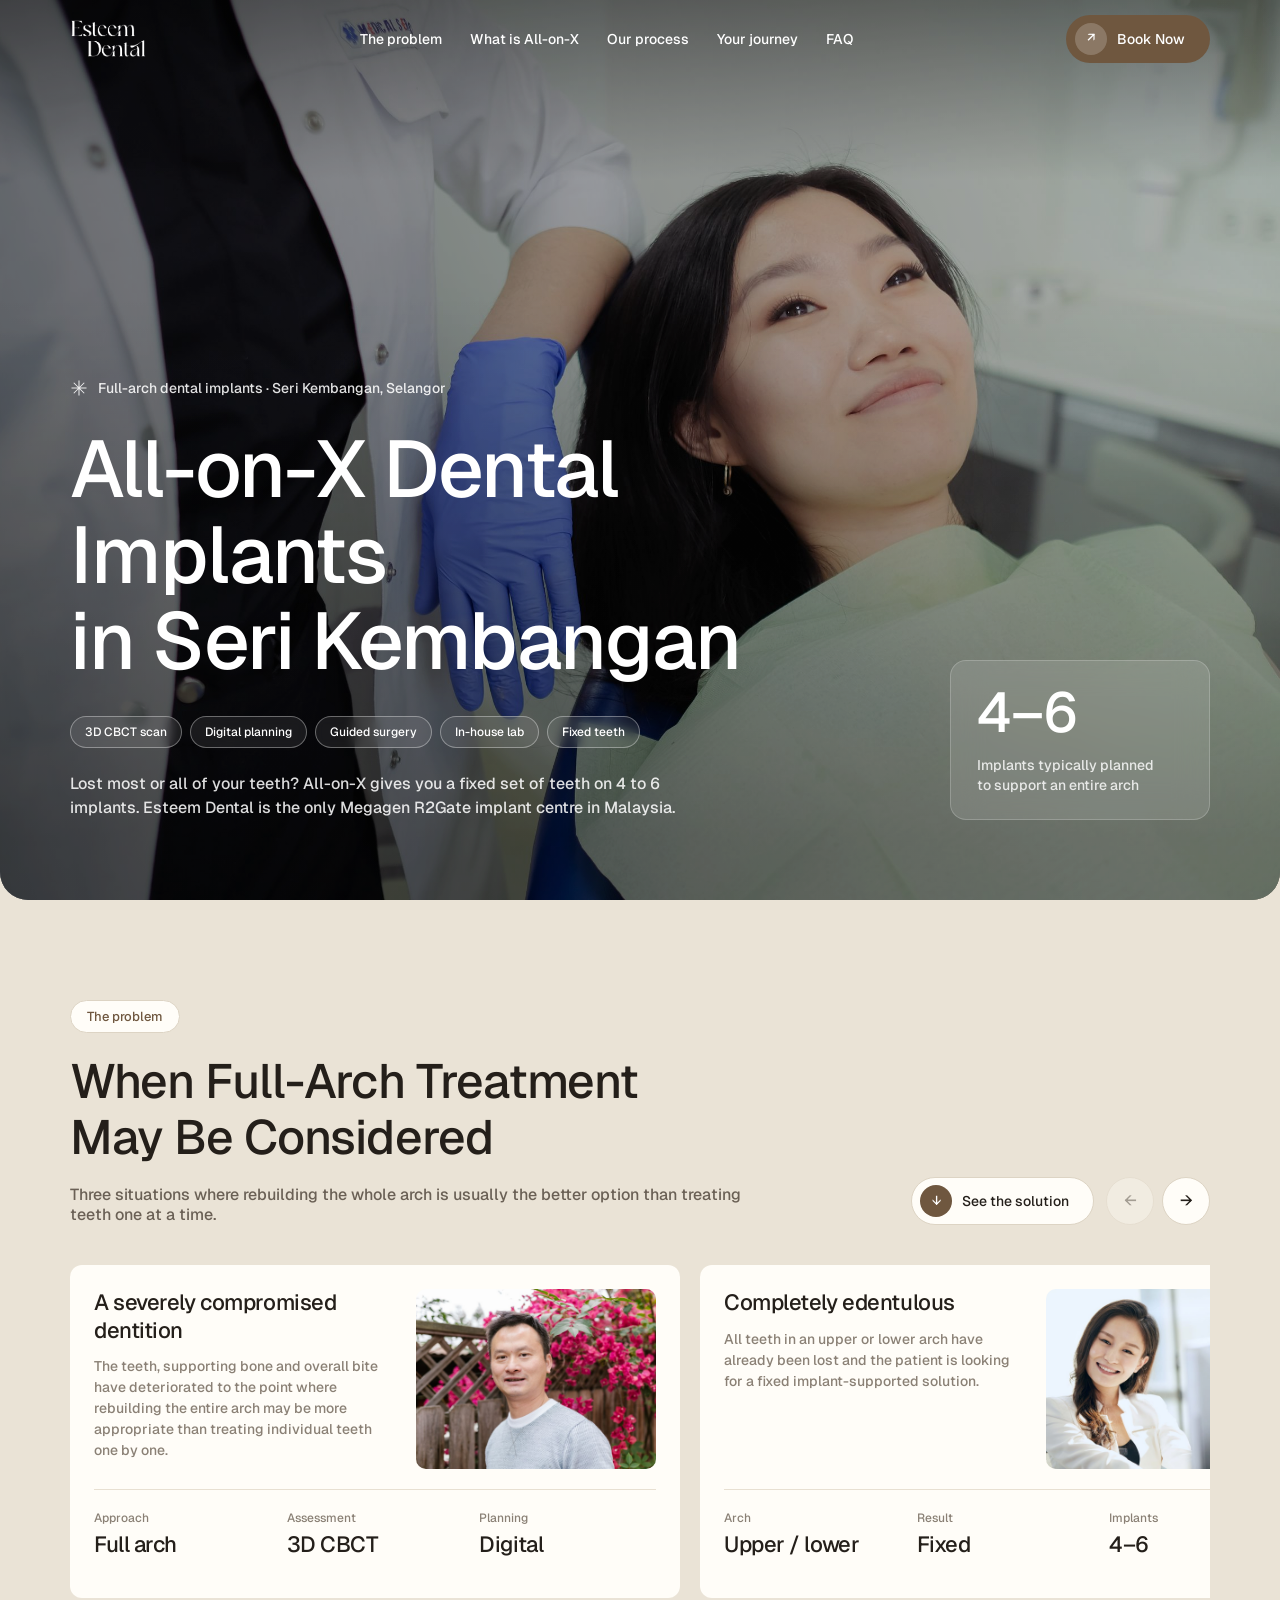
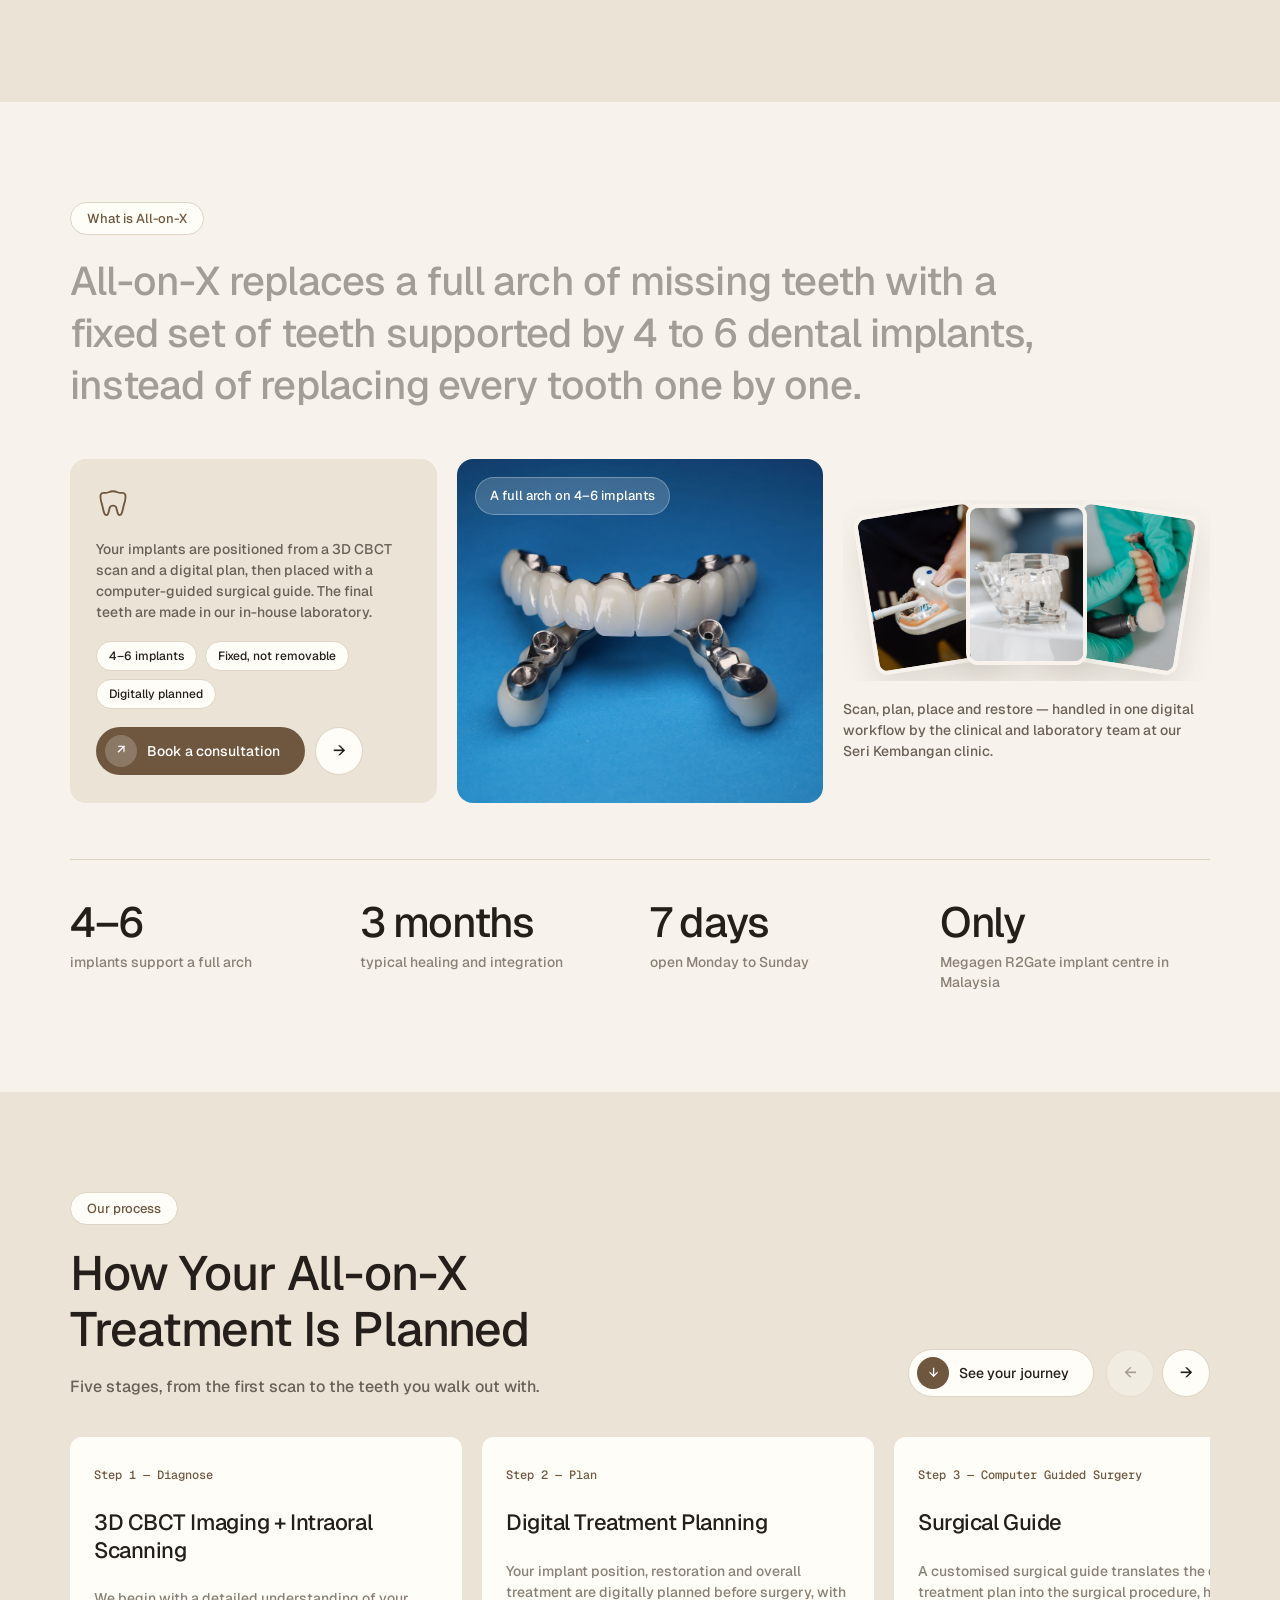
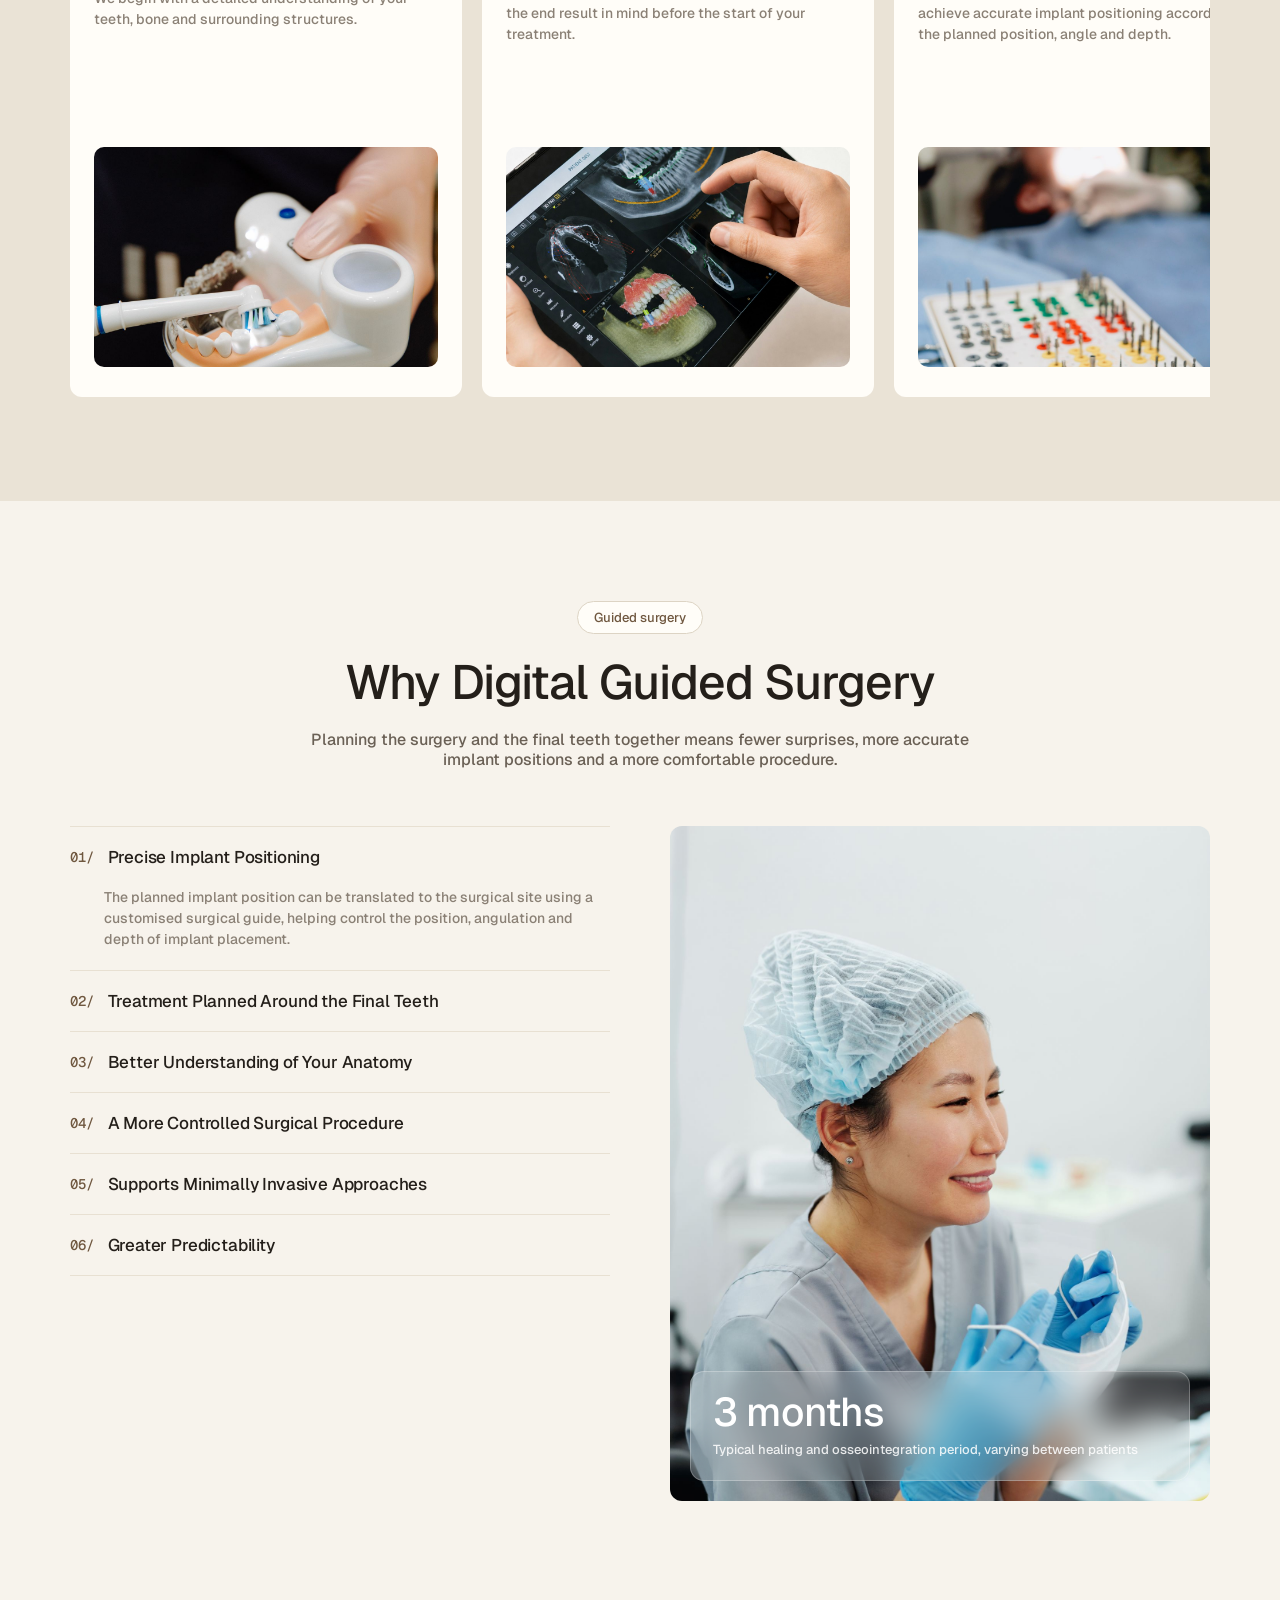
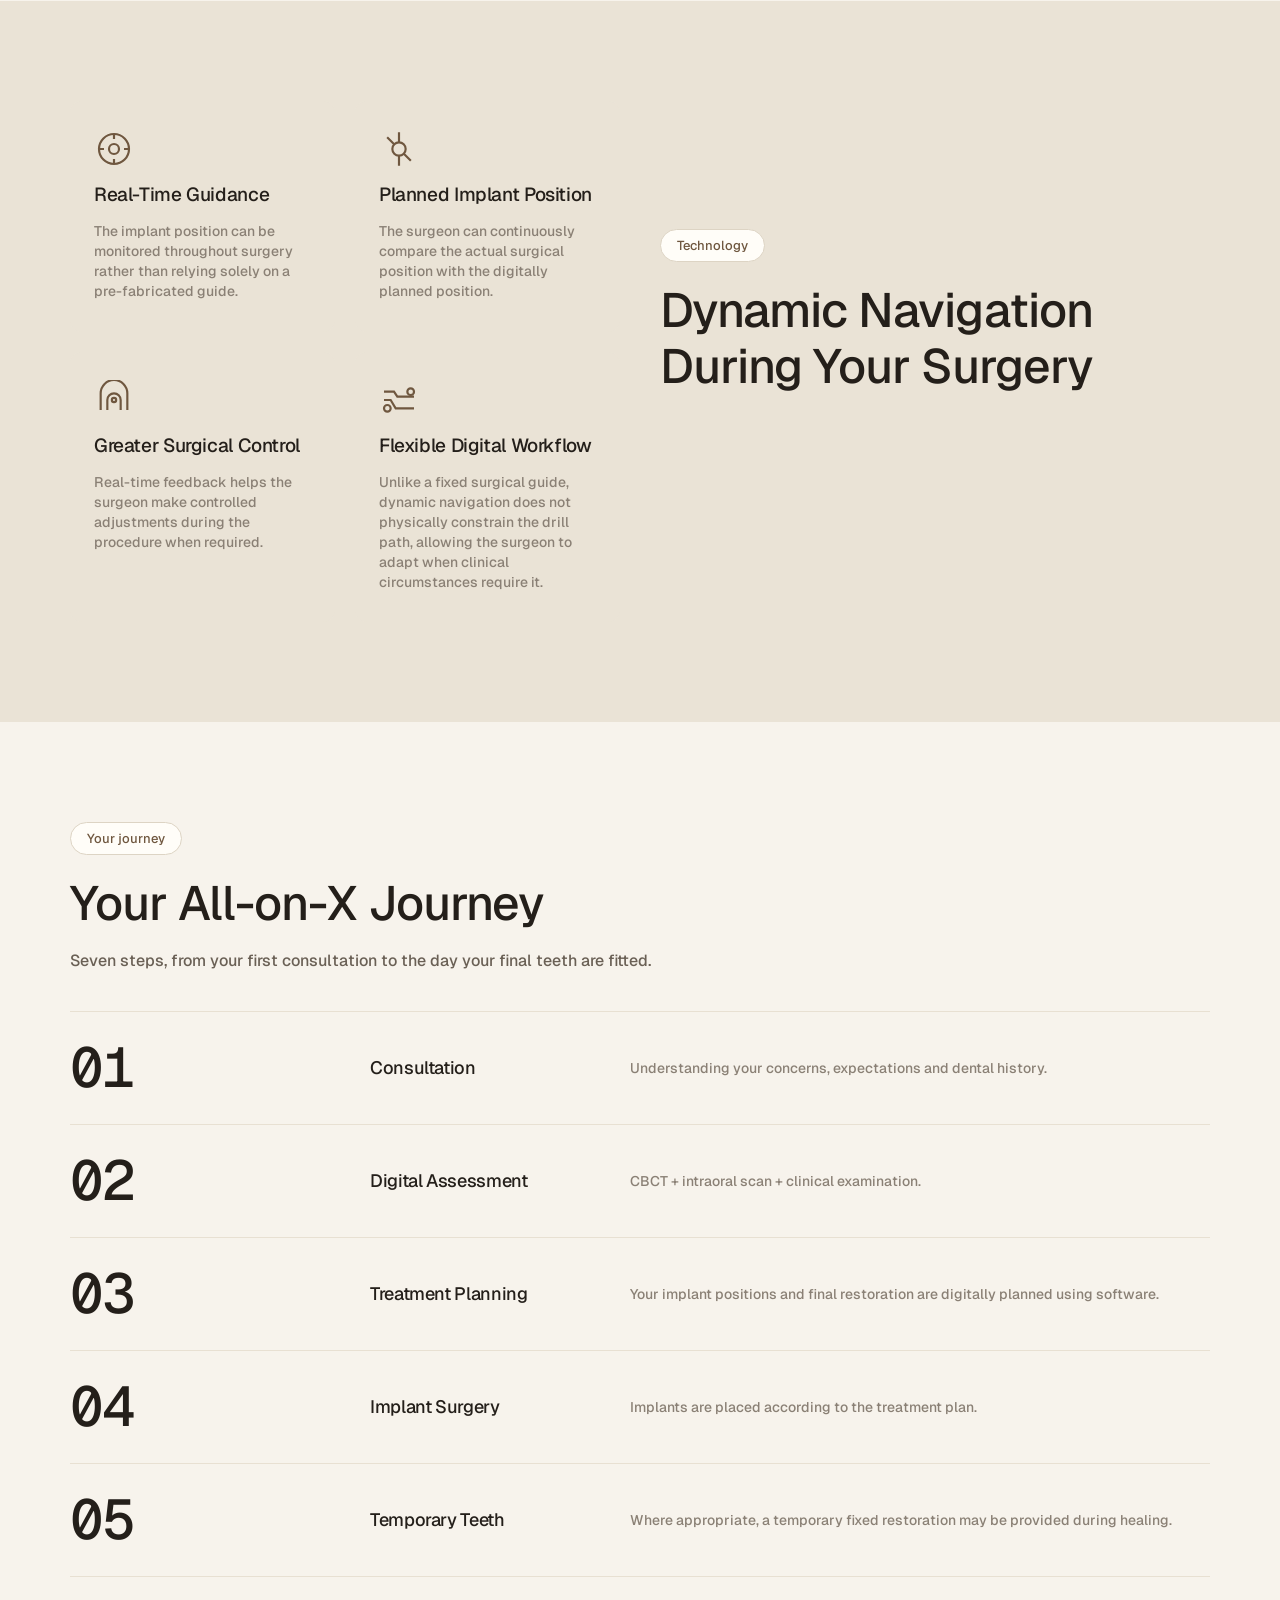
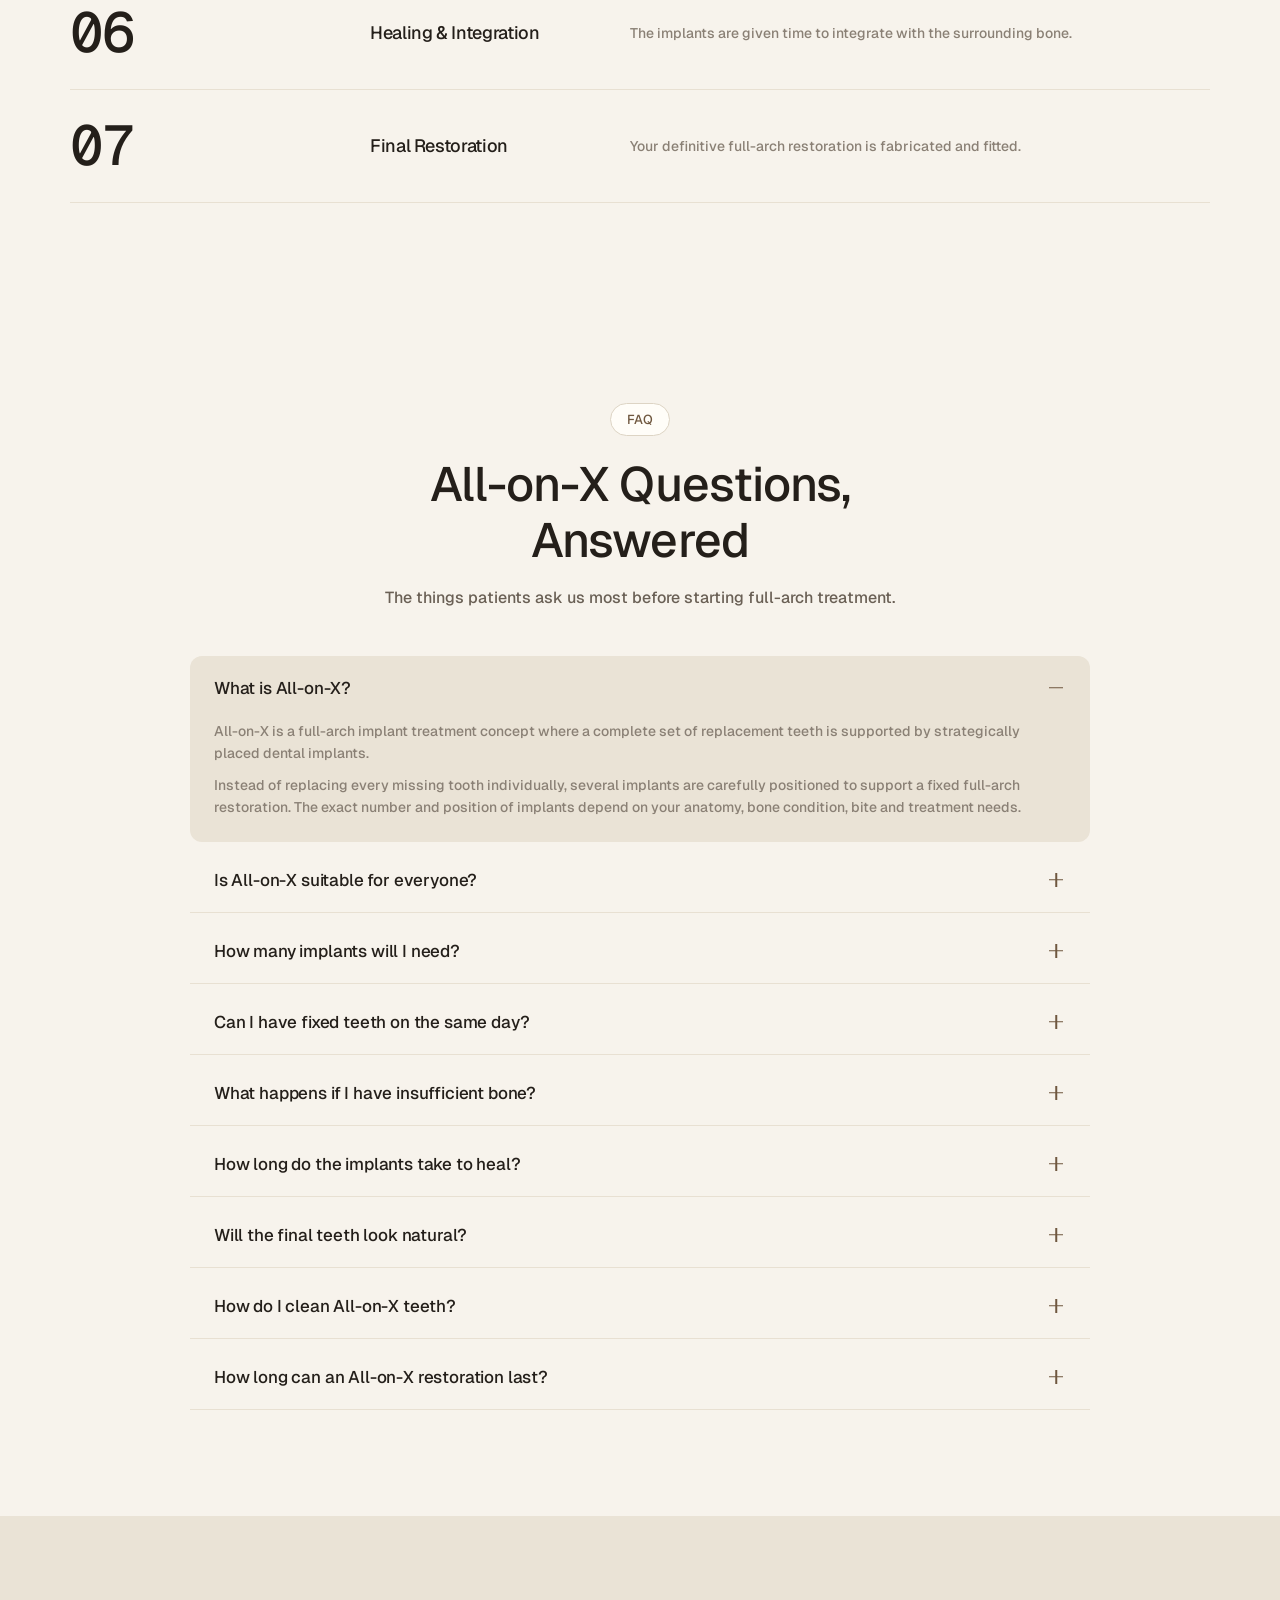
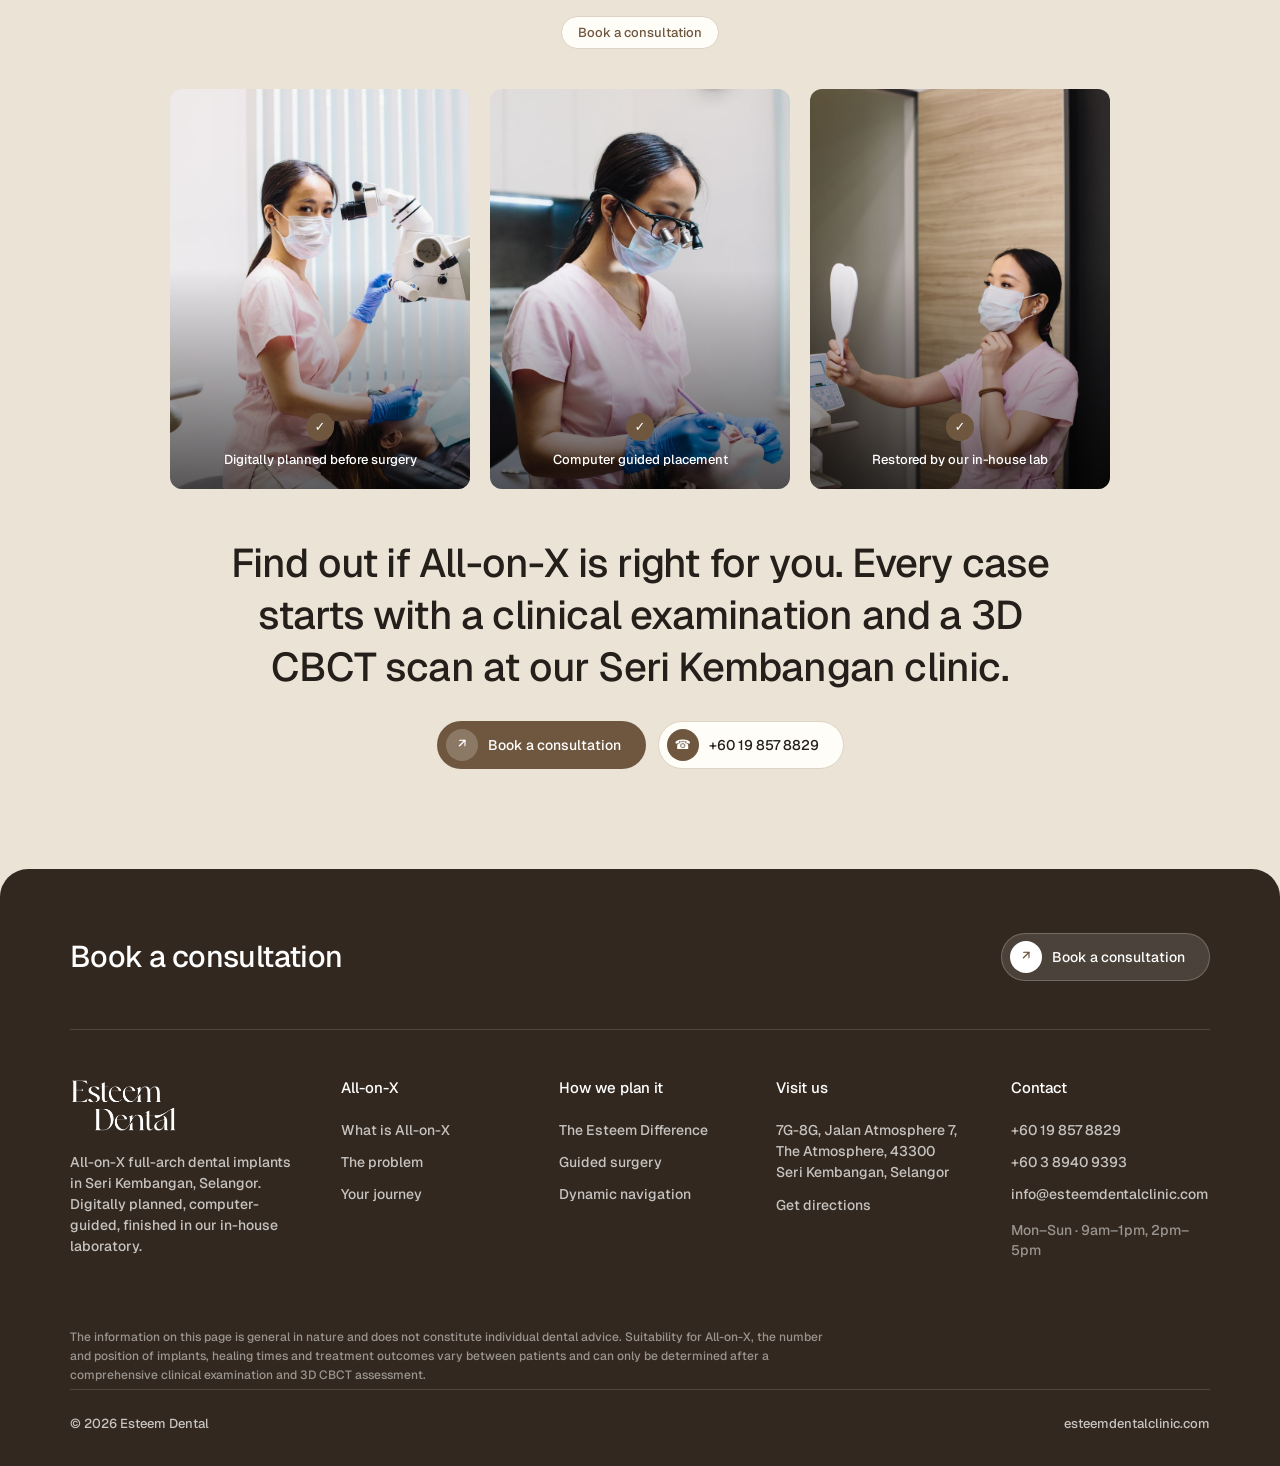
==== index.html @ 22b94e7a "All-on-X landing page for Esteem Dental A single-page landing site for Esteem Dental Clinic's All-on" ====
<!doctype html>
<html lang="en">
<head>
<meta charset="utf-8">
<meta name="viewport" content="width=device-width, initial-scale=1">
<title>All-on-X Dental Implants in Seri Kembangan | Esteem Dental Clinic</title>
<meta name="description" content="All-on-X full-arch dental implants at Esteem Dental Clinic, Seri Kembangan, Selangor. Fixed teeth on 4 to 6 implants, digitally planned with computer-guided surgery and an in-house lab. Book a consultation.">
<link rel="icon" href="assets/logo-black.png">
<link rel="preconnect" href="https://fonts.googleapis.com">
<link rel="preconnect" href="https://fonts.gstatic.com" crossorigin>
<link href="https://fonts.googleapis.com/css2?family=Geist:wght@300;400;500;600&family=Geist+Mono:wght@400;500&display=swap" rel="stylesheet">
<link rel="stylesheet" href="css/style.css">
</head>
<body>

<!-- ======================= NAV ======================= -->
<div class="nav-wrap" id="navWrap">
  <nav class="nav">
    <div class="container">
      <a class="brand" href="#top"><img src="assets/logo-black.png" alt="Esteem Dental"></a>
      <div class="nav-links">
        <a href="#problem">The problem</a>
        <a href="#solution">What is All-on-X</a>
        <a href="#process">Our process</a>
        <a href="#journey">Your journey</a>
        <a href="#faq">FAQ</a>
      </div>
      <div class="nav-cta">
        <a class="btn btn-primary" href="https://www.esteemdentalclinic.com/" target="_blank" rel="noopener"><i>↗</i>Book Now</a>
        <button class="burger" id="burger" aria-label="Menu" aria-expanded="false"><span></span><span></span></button>
      </div>
    </div>
  </nav>
  <div class="mobile-panel" id="mobilePanel">
    <a href="#problem">The problem</a>
    <a href="#solution">What is All-on-X</a>
    <a href="#process">Our process</a>
    <a href="#guided">Guided surgery</a>
    <a href="#technology">Technology</a>
    <a href="#journey">Your journey</a>
    <a href="#faq">FAQ</a>
    <a class="btn btn-primary" href="https://www.esteemdentalclinic.com/find-us" target="_blank" rel="noopener"><i>&#8599;</i>Book Now</a>
  </div>
</div>

<!-- ======================= HERO ======================= -->
<header class="hero" id="top">
  <div class="hero-bg">
    <img src="assets/img/hero.jpg" alt="A patient smiling during a dental consultation" fetchpriority="high">
  </div>
  <div class="hero-top"></div>
  <div class="hero-l1"></div>
  <div class="hero-l2"></div>
  <div class="hero-ov"></div>

  <div class="container">
    <div class="hero-row">
      <div class="hero-left">
        <div class="hero-eyebrow reveal">
          <svg class="spark" viewBox="0 0 24 24" fill="none" stroke="currentColor" stroke-width="1.4">
            <path d="M12 2v20M2 12h20M5 5l14 14M19 5L5 19"/>
          </svg>
          <span>Full-arch dental implants &middot; Seri Kembangan, Selangor</span>
        </div>
        <h1 class="reveal" style="--d:.1s">All-on-X Dental Implants<br>in Seri Kembangan</h1>
        <div class="hero-tabs reveal" style="--d:.2s">
          <span>3D CBCT scan</span>
          <span>Digital planning</span>
          <span>Guided surgery</span>
          <span>In-house lab</span>
          <span>Fixed teeth</span>
        </div>
        <p class="hero-body reveal" style="--d:.3s">Lost most or all of your teeth? All-on-X gives you a fixed set of teeth on 4 to 6 implants. Esteem Dental is the only Megagen R2Gate implant centre in Malaysia.</p>
      </div>

      <div class="hero-card reveal" style="--d:.4s">
        <div class="big">4&ndash;6</div>
        <div class="sub">Implants typically planned<br>to support an entire arch</div>
      </div>
    </div>
  </div>
</header>

<!-- ======================= 1. THE PROBLEM — pinned horizontal ======================= -->
<section class="pin pin-case tint" id="problem">
  <div class="pin-inner">
    <div class="container">
      <div class="pin-head head-row">
        <div class="head">
          <span class="eyebrow reveal">The problem</span>
          <h2 class="reveal" style="--d:.1s">When Full-Arch Treatment<br>May Be Considered</h2>
          <p class="reveal" style="--d:.15s">Three situations where rebuilding the whole arch is usually the better option than treating teeth one at a time.</p>
        </div>
        <div class="head-actions reveal" style="--d:.2s">
          <a class="btn btn-light" href="#solution"><i>↓</i>See the solution</a>
          <div class="sld-nav"><button class="sld-btn" data-dir="-1" aria-label="Previous">&#8592;</button><button class="sld-btn" data-dir="1" aria-label="Next">&#8594;</button></div>
        </div>
      </div>
    </div>
    <div class="container">
      <div class="track" data-track>

        <article class="case-card">
          <div class="case-top">
            <div class="case-info">
              <h3>A severely compromised dentition</h3>
              <p>The teeth, supporting bone and overall bite have deteriorated to the point where rebuilding the entire arch may be more appropriate than treating individual teeth one by one.</p>
            </div>
            <div class="case-img"><!-- SWAP (optional) → assets/img/client/before-after-1.jpg : a consented before/after from a real case. -->
              <img src="assets/img/prob-1.jpg" alt="Patient considering full-arch treatment" loading="lazy"></div>
          </div>
          <div class="case-stats">
            <div><div class="k">Approach</div><div class="v">Full arch</div></div>
            <div><div class="k">Assessment</div><div class="v">3D CBCT</div></div>
            <div><div class="k">Planning</div><div class="v">Digital</div></div>
          </div>
        </article>

        <article class="case-card">
          <div class="case-top">
            <div class="case-info">
              <h3>Completely edentulous</h3>
              <p>All teeth in an upper or lower arch have already been lost and the patient is looking for a fixed implant-supported solution.</p>
            </div>
            <div class="case-img"><img src="assets/img/prob-2.jpg" alt="Patient who has lost a full arch of teeth" loading="lazy"></div>
          </div>
          <div class="case-stats">
            <div><div class="k">Arch</div><div class="v">Upper / lower</div></div>
            <div><div class="k">Result</div><div class="v">Fixed</div></div>
            <div><div class="k">Implants</div><div class="v">4&ndash;6</div></div>
          </div>
        </article>

        <article class="case-card">
          <div class="case-top">
            <div class="case-info">
              <h3>Loose or unstable dentures</h3>
              <p>Conventional dentures are loose, uncomfortable or make eating and speaking difficult. Implant-supported treatment can provide a more stable alternative.</p>
            </div>
            <div class="case-img"><img src="assets/img/prob-3.jpg" alt="Patient with loose dentures" loading="lazy"></div>
          </div>
          <div class="case-stats">
            <div><div class="k">Stability</div><div class="v">Implant-supported</div></div>
            <div><div class="k">Function</div><div class="v">Eating &amp; speech</div></div>
            <div><div class="k">Retention</div><div class="v">Fixed</div></div>
          </div>
        </article>

      </div>
    </div>
  </div>
</section>

<!-- ======================= 2. THE SOLUTION ======================= -->
<section class="about" id="solution">
  <div class="container">
    <span class="eyebrow reveal">What is All-on-X</span>
    <p class="about-statement reveal" style="--d:.1s" data-reveal-text>All-on-X replaces a full arch of missing teeth with a fixed set of teeth supported by 4 to 6 dental implants, instead of replacing every tooth one by one.</p>

    <div class="about-grid">
      <article class="ab-card reveal">
        <svg class="ab-icon pop" viewBox="0 0 24 24" fill="none" stroke="currentColor" stroke-width="1.3">
          <path d="M12 3c-2.5 0-3.5 1.2-5 1.2S4 3.6 3.4 5.2c-.8 2.2.2 5 .9 7.3.6 2 .8 4.3 1.6 6.1.5 1.2 1.7 1.6 2.4.6.8-1.2.9-3.2 1.4-4.6.3-.9.7-1.4 2.3-1.4s2 .5 2.3 1.4c.5 1.4.6 3.4 1.4 4.6.7 1 1.9.6 2.4-.6.8-1.8 1-4.1 1.6-6.1.7-2.3 1.7-5.1.9-7.3C19.9 3.6 18.5 4.2 17 4.2S14.5 3 12 3Z"/>
        </svg>
        <p>Your implants are positioned from a 3D CBCT scan and a digital plan, then placed with a computer-guided surgical guide. The final teeth are made in our in-house laboratory.</p>
        <div class="ab-tags">
          <span>4&ndash;6 implants</span>
          <span>Fixed, not removable</span>
          <span>Digitally planned</span>
        </div>
        <div class="ab-actions">
          <a class="btn btn-primary" href="https://www.esteemdentalclinic.com/find-us" target="_blank" rel="noopener"><i>&#8599;</i>Book a consultation</a>
          <a class="btn-round" href="#process" aria-label="See how treatment is planned">&#8594;</a>
        </div>
      </article>

      <figure class="ab-media reveal" style="--d:.1s">
        <!-- SWAP → assets/img/client/allonx-case.jpg : a real finished All-on-X bridge from an Esteem case. Landscape, min 1400px wide. -->
        <img src="assets/img/allonx-bridge.jpg" alt="A full-arch implant bridge on multi-unit abutments">
        <figcaption>A full arch on 4&ndash;6 implants</figcaption>
      </figure>

      <div class="ab-fan reveal" style="--d:.2s">
        <div class="fan">
          <!-- SWAP → assets/img/client/cbct.jpg : an OPG or CBCT screenshot from a real Esteem case (patient details removed). Portrait 3:4. -->
          <img src="assets/img/step-diagnose.jpg" alt="3D CBCT and intraoral scanning">
          <img src="assets/img/implant-model.jpg" alt="Jaw model showing implant positions">
          <img src="assets/img/step-lab.jpg" alt="In-house dental laboratory">
        </div>
        <p>Scan, plan, place and restore &mdash; handled in one digital workflow by the clinical and laboratory team at our Seri Kembangan clinic.</p>
      </div>
    </div>

    <div class="stats reveal">
      <div><strong>4&ndash;6</strong><span>implants support a full arch</span></div>
      <div><strong>3 months</strong><span>typical healing and integration</span></div>
      <div><strong>7 days</strong><span>open Monday to Sunday</span></div>
      <div><strong>Only</strong><span>Megagen R2Gate implant centre in Malaysia</span></div>
    </div>
  </div>
</section>

<!-- ======================= 3. SERVICES / PROCESS — pinned horizontal ======================= -->
<section class="pin tint" id="process">
  <div class="pin-inner">
    <div class="container">
      <div class="pin-head head-row">
        <div class="head">
          <span class="eyebrow reveal">Our process</span>
          <h2 class="reveal" style="--d:.1s">How Your All-on-X<br>Treatment Is Planned</h2>
          <p class="reveal" style="--d:.15s">Five stages, from the first scan to the teeth you walk out with.</p>
        </div>
        <div class="head-actions reveal" style="--d:.2s">
          <a class="btn btn-light" href="#journey"><i>↓</i>See your journey</a>
          <div class="sld-nav"><button class="sld-btn" data-dir="-1" aria-label="Previous">&#8592;</button><button class="sld-btn" data-dir="1" aria-label="Next">&#8594;</button></div>
        </div>
      </div>
    </div>
    <div class="container">
      <div class="track" data-track>

        <article class="svc-card">
          <div class="svc-top">
            <span class="step mono">Step 1 — Diagnose</span>
            <h3>3D CBCT Imaging + Intraoral Scanning</h3>
            <p>We begin with a detailed understanding of your teeth, bone and surrounding structures.</p>
          </div>
          <div class="svc-media"><img src="assets/img/step-diagnose.jpg" alt="Reviewing a CBCT scan" loading="lazy"></div>
        </article>

        <article class="svc-card">
          <div class="svc-top">
            <span class="step mono">Step 2 — Plan</span>
            <h3>Digital Treatment Planning</h3>
            <p>Your implant position, restoration and overall treatment are digitally planned before surgery, with the end result in mind before the start of your treatment.</p>
          </div>
          <div class="svc-media"><img src="assets/img/step-plan.jpg" alt="Digital implant planning" loading="lazy"></div>
        </article>

        <article class="svc-card">
          <div class="svc-top">
            <span class="step mono">Step 3 — Computer Guided Surgery</span>
            <h3>Surgical Guide</h3>
            <p>A customised surgical guide translates the digital treatment plan into the surgical procedure, helping achieve accurate implant positioning according to the planned position, angle and depth.</p>
          </div>
          <div class="svc-media"><img src="assets/img/step-guided.jpg" alt="Guided implant surgical kit during placement" loading="lazy"></div>
        </article>

        <article class="svc-card">
          <div class="svc-top">
            <span class="step mono">Step 4 — Precise Restoration</span>
            <h3>In-House Dental Laboratory</h3>
            <p>Your restoration is designed and produced by our in-house laboratory technologist, alongside the clinical team, allowing greater control over precision and quality of your crown and bridge.</p>
          </div>
          <div class="svc-media"><img src="assets/img/step-lab.jpg" alt="Finishing a full-arch restoration in the in-house laboratory" loading="lazy"></div>
        </article>

        <article class="svc-card">
          <div class="svc-top">
            <span class="step mono">Step 5 — Fully Digital Driven</span>
            <h3>Designed Around Your Jaw Movements</h3>
            <p>The final restoration is designed around your unique facial characteristics, bite and functional jaw movement. Using digital scanners and an advanced jaw-tracking system, we replicate your individual movements for precision, comfort and harmony.</p>
          </div>
          <div class="svc-media"><img src="assets/img/step-restore.jpg" alt="Digital scanning for the restoration" loading="lazy"></div>
        </article>

      </div>
    </div>
  </div>
</section>

<!-- ======================= 4. PROOF — why guided surgery ======================= -->
<section id="guided">
  <div class="container">
    <div class="head center">
      <span class="eyebrow reveal">Guided surgery</span>
      <h2 class="reveal" style="--d:.1s">Why Digital Guided Surgery</h2>
      <p class="reveal" style="--d:.2s">Planning the surgery and the final teeth together means fewer surprises, more accurate implant positions and a more comfortable procedure.</p>
    </div>

    <div class="choose-grid">
      <div class="reveal">
        <div class="acc-item open">
          <button class="acc-q"><span class="num mono">01/</span> Precise Implant Positioning</button>
          <div class="acc-a"><div class="acc-a-in"><p>The planned implant position can be translated to the surgical site using a customised surgical guide, helping control the position, angulation and depth of implant placement.</p></div></div>
        </div>
        <div class="acc-item">
          <button class="acc-q"><span class="num mono">02/</span> Treatment Planned Around the Final Teeth</button>
          <div class="acc-a"><div class="acc-a-in"><p>Implants can be planned with the final restoration in mind, rather than placing implants based only on available bone. This helps coordinate implant position with the intended tooth position, bite and aesthetics.</p></div></div>
        </div>
        <div class="acc-item">
          <button class="acc-q"><span class="num mono">03/</span> Better Understanding of Your Anatomy</button>
          <div class="acc-a"><div class="acc-a-in"><p>3D imaging allows your dentist to assess the bone, teeth and surrounding anatomical structures before surgery, helping identify important considerations during treatment planning and avoiding unwanted surprises.</p></div></div>
        </div>
        <div class="acc-item">
          <button class="acc-q"><span class="num mono">04/</span> A More Controlled Surgical Procedure</button>
          <div class="acc-a"><div class="acc-a-in"><p>Because the treatment has been digitally planned beforehand, the surgical procedure follows a predefined plan, providing greater control during implant placement.</p></div></div>
        </div>
        <div class="acc-item">
          <button class="acc-q"><span class="num mono">05/</span> Supports Minimally Invasive Approaches</button>
          <div class="acc-a"><div class="acc-a-in"><p>In suitable cases, guided implant surgery may allow implants to be placed through a more conservative surgical approach, potentially reducing surgical trauma and postoperative discomfort.</p></div></div>
        </div>
        <div class="acc-item">
          <button class="acc-q"><span class="num mono">06/</span> Greater Predictability</button>
          <div class="acc-a"><div class="acc-a-in"><p>Digital planning allows the surgical and restorative stages to be considered together, helping create a more coordinated treatment workflow from planning → implant placement → final restoration.</p></div></div>
        </div>
      </div>

      <div class="choose-media reveal" style="--d:.15s">
        <!-- SWAP → assets/img/client/clinic.jpg : the actual Esteem clinic interior or the team. Portrait 4:5, min 1400px wide. -->
        <img src="assets/img/chooseus.jpg" alt="Dentist discussing a treatment plan with a patient" loading="lazy">
        <div class="glass-card">
          <div class="big">3 months</div>
          <div class="sub">Typical healing and osseointegration period, varying between patients</div>
        </div>
      </div>
    </div>
  </div>
</section>

<!-- ======================= 5. TECHNOLOGY — dynamic navigation ======================= -->
<section class="tint" id="technology">
  <div class="container">
    <div class="care-grid">
      <div class="care-cards">
        <article class="care-card reveal">
          <svg class="ico pop" viewBox="0 0 24 24" fill="none" stroke="currentColor" stroke-width="1.3"><circle cx="12" cy="12" r="9"/><circle cx="12" cy="12" r="3"/><path d="M12 3v3M12 18v3M3 12h3M18 12h3"/></svg>
          <h3>Real-Time Guidance</h3>
          <p>The implant position can be monitored throughout surgery rather than relying solely on a pre-fabricated guide.</p>
        </article>
        <article class="care-card reveal" style="--d:.1s">
          <svg class="ico pop" style="--d:.1s" viewBox="0 0 24 24" fill="none" stroke="currentColor" stroke-width="1.3"><path d="M12 2v6M12 16v6M4.9 4.9l4.2 4.2M14.9 14.9l4.2 4.2"/><circle cx="12" cy="12" r="4"/></svg>
          <h3>Planned Implant Position</h3>
          <p>The surgeon can continuously compare the actual surgical position with the digitally planned position.</p>
        </article>
        <article class="care-card reveal" style="--d:.2s">
          <svg class="ico pop" style="--d:.2s" viewBox="0 0 24 24" fill="none" stroke="currentColor" stroke-width="1.3"><path d="M4 18V8a8 8 0 0 1 16 0v10"/><path d="M8 18v-6a4 4 0 0 1 8 0v6"/><circle cx="12" cy="12" r="1.3"/></svg>
          <h3>Greater Surgical Control</h3>
          <p>Real-time feedback helps the surgeon make controlled adjustments during the procedure when required.</p>
        </article>
        <article class="care-card reveal" style="--d:.3s">
          <svg class="ico pop" style="--d:.3s" viewBox="0 0 24 24" fill="none" stroke="currentColor" stroke-width="1.3"><path d="M3 7h6l2 3h10"/><path d="M3 12h4l3 5h11"/><circle cx="19" cy="7" r="2"/><circle cx="5" cy="17" r="2"/></svg>
          <h3>Flexible Digital Workflow</h3>
          <p>Unlike a fixed surgical guide, dynamic navigation does not physically constrain the drill path, allowing the surgeon to adapt when clinical circumstances require it.</p>
        </article>
      </div>

      <div class="head">
        <span class="eyebrow reveal">Technology</span>
        <h2 class="reveal" style="--d:.1s">Dynamic Navigation<br>During Your Surgery</h2>
        <p class="reveal" style="--d:.2s" data-reveal-text>Dynamic navigation provides real-time visual guidance during implant placement, allowing the surgeon to continuously monitor the position and angulation of the instruments in relation to the digitally planned implant position.</p>
      </div>
    </div>
  </div>
</section>

<!-- ======================= 6. JOURNEY ======================= -->
<section id="journey">
  <div class="container">
    <div class="head">
      <span class="eyebrow reveal">Your journey</span>
      <h2 class="reveal" style="--d:.1s">Your All-on-X Journey</h2>
      <p class="lead reveal" style="--d:.2s">Seven steps, from your first consultation to the day your final teeth are fitted.</p>
    </div>
    <div class="rows">
      <div class="row-item reveal"><div class="big mono">01</div><h4>Consultation</h4><p>Understanding your concerns, expectations and dental history.</p></div>
      <div class="row-item reveal"><div class="big mono">02</div><h4>Digital Assessment</h4><p>CBCT + intraoral scan + clinical examination.</p></div>
      <div class="row-item reveal"><div class="big mono">03</div><h4>Treatment Planning</h4><p>Your implant positions and final restoration are digitally planned using software.</p></div>
      <div class="row-item reveal"><div class="big mono">04</div><h4>Implant Surgery</h4><p>Implants are placed according to the treatment plan.</p></div>
      <div class="row-item reveal"><div class="big mono">05</div><h4>Temporary Teeth</h4><p>Where appropriate, a temporary fixed restoration may be provided during healing.</p></div>
      <div class="row-item reveal"><div class="big mono">06</div><h4>Healing &amp; Integration</h4><p>The implants are given time to integrate with the surrounding bone.</p></div>
      <div class="row-item reveal"><div class="big mono">07</div><h4>Final Restoration</h4><p>Your definitive full-arch restoration is fabricated and fitted.</p></div>
    </div>
  </div>
</section>

<!-- ======================= FAQ ======================= -->
<section id="faq">
  <div class="container">
    <div class="head center">
      <span class="eyebrow reveal">FAQ</span>
      <h2 class="reveal" style="--d:.1s">All-on-X Questions,<br>Answered</h2>
      <p class="reveal" style="--d:.15s">The things patients ask us most before starting full-arch treatment.</p>
    </div>
    <div class="faq reveal" style="--d:.2s">

      <div class="faq-item open">
        <button class="faq-q">What is All-on-X? <span class="faq-icon"></span></button>
        <div class="faq-a"><div class="faq-a-in">
          <p>All-on-X is a full-arch implant treatment concept where a complete set of replacement teeth is supported by strategically placed dental implants.</p>
          <p>Instead of replacing every missing tooth individually, several implants are carefully positioned to support a fixed full-arch restoration. The exact number and position of implants depend on your anatomy, bone condition, bite and treatment needs.</p>
        </div></div>
      </div>

      <div class="faq-item">
        <button class="faq-q">Is All-on-X suitable for everyone? <span class="faq-icon"></span></button>
        <div class="faq-a"><div class="faq-a-in">
          <p>Suitability depends on factors such as your remaining teeth, bone volume, gum health, bite, general health, oral hygiene and treatment expectations.</p>
          <p>A comprehensive clinical examination and 3D CBCT assessment are required before determining whether All-on-X is appropriate for you.</p>
        </div></div>
      </div>

      <div class="faq-item">
        <button class="faq-q">How many implants will I need? <span class="faq-icon"></span></button>
        <div class="faq-a"><div class="faq-a-in">
          <p>The number of implants depends on your individual anatomy and treatment plan.</p>
          <p>While some full-arch concepts can be supported by four or six implants, other cases may benefit from additional implants. The decision is based on factors including available bone, implant positioning, bite, the design of the final restoration and long-term treatment considerations. There is no single number that is right for every patient.</p>
        </div></div>
      </div>

      <div class="faq-item">
        <button class="faq-q">Can I have fixed teeth on the same day? <span class="faq-icon"></span></button>
        <div class="faq-a"><div class="faq-a-in">
          <p>In selected cases, a temporary fixed restoration may be attached to the implants on the day of surgery or shortly afterwards.</p>
          <p>However, this is not suitable for every patient. Immediate loading depends on factors such as implant stability, bone quality, implant position, bite and the overall surgical plan. Your dentist will determine whether immediate or delayed loading is appropriate for your case.</p>
        </div></div>
      </div>

      <div class="faq-item">
        <button class="faq-q">What happens if I have insufficient bone? <span class="faq-icon"></span></button>
        <div class="faq-a"><div class="faq-a-in">
          <p>Insufficient bone does not necessarily mean that All-on-X is impossible.</p>
          <p>Depending on your anatomy, treatment may involve bone grafting, sinus augmentation, alternative implant positioning or other techniques to create a suitable foundation for the implants. Your CBCT scan allows us to assess the available bone and determine the most appropriate approach for your case.</p>
        </div></div>
      </div>

      <div class="faq-item">
        <button class="faq-q">How long do the implants take to heal? <span class="faq-icon"></span></button>
        <div class="faq-a"><div class="faq-a-in">
          <p>Implants generally require a period of 3 months for healing and osseointegration, during which the implant becomes integrated with the surrounding bone.</p>
          <p>The healing period varies between patients and depends on factors such as bone quality, implant stability, whether bone grafting was performed and the overall treatment plan. Your dentist will determine when the implants are ready for the definitive restoration.</p>
        </div></div>
      </div>

      <div class="faq-item">
        <button class="faq-q">Will the final teeth look natural? <span class="faq-icon"></span></button>
        <div class="faq-a"><div class="faq-a-in">
          <p>Yes. The final restoration is designed to look and feel as natural as possible while also providing appropriate function.</p>
          <p>The shape, size, colour and position of the teeth can be planned around your facial features, smile, bite and individual preferences. Our digital workflow and in-house laboratory allow the clinical and laboratory teams to work closely together when designing your restoration.</p>
        </div></div>
      </div>

      <div class="faq-item">
        <button class="faq-q">How do I clean All-on-X teeth? <span class="faq-icon"></span></button>
        <div class="faq-a"><div class="faq-a-in">
          <p>Good daily hygiene is essential for maintaining your implants and surrounding gums. You will generally need to clean underneath and around the full-arch restoration using tools such as:</p>
          <ul>
            <li>A soft toothbrush</li>
            <li>Interdental brushes</li>
            <li>Super floss</li>
            <li>Water flosser</li>
          </ul>
          <p>Regular professional maintenance is also important to monitor the implants, gums and restoration.</p>
        </div></div>
      </div>

      <div class="faq-item">
        <button class="faq-q">How long can an All-on-X restoration last? <span class="faq-icon"></span></button>
        <div class="faq-a"><div class="faq-a-in">
          <p>The implants and the prosthetic teeth have different expected lifespans.</p>
          <p>With good oral hygiene, regular professional maintenance and appropriate care, dental implants can provide long-term support. However, the prosthetic restoration may require maintenance, repair or replacement over time due to normal wear, fracture, changes in the mouth or other factors. Longevity depends on factors such as oral hygiene, smoking, bite forces, maintenance and the materials used.</p>
        </div></div>
      </div>

    </div>
  </div>
</section>

<!-- ======================= CTA ======================= -->
<section class="tint" id="cta">
  <div class="container">
    <div class="head center">
      <span class="eyebrow reveal">Book a consultation</span>
    </div>
    <div class="cta-cards">
      <div class="cta-card reveal">
        <img src="assets/img/cta-1.jpg" alt="Digitally planned treatment" loading="lazy">
        <div class="veil"></div>
        <div class="cap"><span class="tick">✓</span><p>Digitally planned before surgery</p></div>
      </div>
      <div class="cta-card reveal" style="--d:.1s">
        <img src="assets/img/cta-2.jpg" alt="Computer guided placement" loading="lazy">
        <div class="veil"></div>
        <div class="cap"><span class="tick">✓</span><p>Computer guided placement</p></div>
      </div>
      <div class="cta-card reveal" style="--d:.2s">
        <img src="assets/img/cta-3.jpg" alt="In-house dental laboratory" loading="lazy">
        <div class="veil"></div>
        <div class="cap"><span class="tick">✓</span><p>Restored by our in-house lab</p></div>
      </div>
    </div>
    <p class="cta-statement reveal" style="--d:.3s">Find out if All-on-X is right for you. Every case starts with a clinical examination and a 3D CBCT scan at our Seri Kembangan clinic.</p>
    <div class="head center" style="margin-top:28px">
      <div class="head-actions reveal" style="--d:.4s;justify-content:center">
        <a class="btn btn-primary" href="https://www.esteemdentalclinic.com/find-us" target="_blank" rel="noopener"><i>↗</i>Book a consultation</a>
        <a class="btn btn-light" href="tel:+60198578829"><i>☎</i>+60 19 857 8829</a>
      </div>
    </div>
  </div>
</section>

<!-- ======================= FOOTER ======================= -->
<footer>
  <div class="container">
    <div class="foot-cta">
      <h3>Book a consultation</h3>
      <a class="btn btn-onDark" href="https://www.esteemdentalclinic.com/" target="_blank" rel="noopener"><i>↗</i>Book a consultation</a>
    </div>

    <div class="foot-main">
      <div class="foot-brand">
        <img src="assets/logo-white.png" alt="Esteem Dental">
        <p>All-on-X full-arch dental implants in Seri Kembangan, Selangor. Digitally planned, computer-guided, finished in our in-house laboratory.</p>
      </div>
      <div class="foot-col">
        <strong>All-on-X</strong>
        <a href="#solution">What is All-on-X</a>
        <a href="#problem">The problem</a>
        <a href="#journey">Your journey</a>
      </div>
      <div class="foot-col">
        <strong>How we plan it</strong>
        <a href="#process">The Esteem Difference</a>
        <a href="#guided">Guided surgery</a>
        <a href="#technology">Dynamic navigation</a>
      </div>
      <div class="foot-col">
        <strong>Visit us</strong>
        <address>7G-8G, Jalan Atmosphere 7,<br>The Atmosphere, 43300<br>Seri Kembangan, Selangor</address>
        <a href="https://www.esteemdentalclinic.com/find-us" target="_blank" rel="noopener">Get directions</a>
      </div>
      <div class="foot-col">
        <strong>Contact</strong>
        <a href="tel:+60198578829">+60 19 857 8829</a>
        <a href="tel:+60389409393">+60 3 8940 9393</a>
        <a href="mailto:info@esteemdentalclinic.com">info@esteemdentalclinic.com</a>
        <span class="hours">Mon&ndash;Sun &middot; 9am&ndash;1pm, 2pm&ndash;5pm</span>
      </div>
    </div>

    <p class="disclaimer">The information on this page is general in nature and does not constitute individual dental advice. Suitability for All-on-X, the number and position of implants, healing times and treatment outcomes vary between patients and can only be determined after a comprehensive clinical examination and 3D CBCT assessment.</p>

    <div class="foot-bottom">
      <span>© <span id="yr">2026</span> Esteem Dental</span>
      <a href="https://www.esteemdentalclinic.com/" target="_blank" rel="noopener">esteemdentalclinic.com</a>
    </div>
  </div>
</footer>

<script src="js/lenis.min.js"></script>
<script src="js/main.js"></script>
</body>
</html>
---- css/style.css ----
/* ============================================================
   Esteem Dental — All-on-X landing page
   1:1 rebuild of the Dentistry X Framer template structure.
   Only the palette and the content differ.

   Template → Esteem colour mapping
     #eaf2ff  tint sections / body   →  #eae3d6
     #ffffff  base sections          →  #f7f3ec
     white    cards                  →  #fffdf8
     #0452ff  primary blue           →  #6f573f  brown
     #002156  navy footer            →  #33281f  espresso
     #060c16  ink                    →  #241f1a
   ============================================================ */

:root{
  --tint:      #eae3d6;
  --base:      #f7f3ec;
  --surface:   #fffdf8;
  --brown:     #6f573f;
  --brown-deep:#4a3828;
  --ink:       #241f1a;
  --body:      #6a6055;
  --muted:     #8a8075;
  --dark:      #33281f;
  --line:      #ddd4c4;
  --line-soft: #e8e0d2;

  --container: 1180px;
  --gutter: 20px;

  /* spring(stiffness 200, damping 40, mass 1) ≈ this tween */
  --ease: cubic-bezier(.22,.61,.36,1);
  --dur: .9s;
}

/* Lenis (smooth scrolling) — required by the library */
html.lenis,html.lenis body{ height:auto; }
.lenis.lenis-smooth{ scroll-behavior:auto !important; }
.lenis.lenis-smooth [data-lenis-prevent]{ overscroll-behavior:contain; }
.lenis.lenis-stopped{ overflow:hidden; }
.lenis.lenis-smooth iframe{ pointer-events:none; }

*,*::before,*::after{ box-sizing:border-box; }
/* clip (not hidden) — keeps the pinned tracks from widening the page
   without creating a scroll container that would break position:sticky */
html{ -webkit-text-size-adjust:100%; overflow-x:clip; }
body{
  margin:0;
  overflow-x:clip;
  background:var(--tint);
  color:var(--body);
  font-family:'Geist',system-ui,-apple-system,sans-serif;
  font-size:16px; line-height:20px; font-weight:500;
  -webkit-font-smoothing:antialiased;
}
img{ max-width:100%; display:block; }
a{ color:inherit; text-decoration:none; }
button{ font:inherit; color:inherit; }
ul{ margin:0; padding:0; list-style:none; }

/* ---------- Type scale: template values exactly ---------- */
h1,h2,h3,h4{ margin:0; color:var(--ink); font-weight:500; letter-spacing:-.02em; }
h1{ font-size:80px; line-height:1.075; }
h2{ font-size:48px; line-height:1.1667; }
h3{ font-size:24px; line-height:1.25; }
h4{ font-size:20px; line-height:1.3; }
p{ margin:0; }

.mono{ font-family:'Geist Mono',ui-monospace,monospace; }

/* eyebrow pill — template: radius 1000px, 12-13px */
.eyebrow{
  display:inline-flex; align-items:center; gap:8px;
  align-self:flex-start; width:fit-content; white-space:nowrap;
  font-size:13px; line-height:1; font-weight:500;
  color:var(--brown);
  background:var(--surface);
  border:1px solid var(--line);
  border-radius:1000px;
  padding:9px 16px;
}
.center .eyebrow{ align-self:center; }

/* ---------- Layout ---------- */
.container{ width:100%; max-width:var(--container); margin-inline:auto; padding-inline:var(--gutter); }
section{ padding:100px 0; position:relative; background:var(--base); }
section.tint{ background:var(--tint); }
.head{ display:flex; flex-direction:column; gap:20px; max-width:680px; }
.head.center{ align-items:center; text-align:center; margin-inline:auto; }
.head-row{ display:flex; justify-content:space-between; align-items:flex-end; gap:40px; }

/* ---------- Buttons: template h48, radius 30px, icon circle LEFT ---------- */
.btn{
  display:inline-flex; align-items:center; gap:10px;
  height:48px; padding:8px 24px 8px 8px;
  border-radius:30px; border:1px solid transparent;
  font-size:14px; font-weight:500; cursor:pointer;
  transition:transform .4s var(--ease), background-color .4s var(--ease), color .4s var(--ease), border-color .4s var(--ease);
}
.btn i{
  width:32px; height:32px; flex:0 0 32px; border-radius:50%;
  display:grid; place-items:center; font-style:normal; font-size:13px;
  transition:transform .4s var(--ease);
}
.btn:hover{ transform:translateY(-2px); }
.btn:hover i{ transform:rotate(45deg); }
.btn-primary{ background:var(--brown); color:#fff; }
.btn-primary i{ background:rgba(255,255,255,.2); color:#fff; }
.btn-primary:hover{ background:var(--brown-deep); }
.btn-light{ background:var(--surface); color:var(--ink); border-color:var(--line); }
.btn-light i{ background:var(--brown); color:#fff; }
.btn-onDark{ background:rgba(255,255,255,.12); color:#fff; border-color:rgba(255,255,255,.22); backdrop-filter:blur(8px); }
.btn-onDark i{ background:#fff; color:var(--brown); }

/* ============================================================
   NAV
   ============================================================ */
.nav-wrap{
  /* no transform here: a transformed ancestor would become the containing
     block for the position:fixed mobile overlay and shrink it to the bar */
  position:fixed; top:-1px; left:0; right:0; width:100%; z-index:50;
}
.nav{
  height:80px; display:flex; align-items:center;
  position:relative; z-index:46;      /* above the mobile overlay (z-45) */
  transform:translateY(0); will-change:transform;
  transition:transform .45s var(--ease), background-color .45s var(--ease), backdrop-filter .45s var(--ease);
}
.nav-wrap.hidden .nav{ transform:translateY(-100px); }
.nav-wrap.scrolled .nav{
  background:rgba(247,243,236,.82);
  backdrop-filter:blur(12px); -webkit-backdrop-filter:blur(12px);
  box-shadow:0 1px 0 var(--line-soft);
}
.nav .container{ display:flex; align-items:center; justify-content:space-between; gap:24px; }
.brand img{ height:40px; width:auto; transition:filter .45s var(--ease); }
/* logo is black artwork — invert to white while over the hero */
.nav-wrap:not(.scrolled) .brand img{ filter:brightness(0) invert(1); }
.nav-links{ display:flex; align-items:center; gap:28px; }
.nav-links a{ font-size:14px; color:#fff; position:relative; padding:4px 0; transition:color .45s var(--ease); }
.nav-wrap.scrolled .nav-links a{ color:var(--ink); }
.nav-links a::after{ content:''; position:absolute; left:0; bottom:0; height:1px; width:0; background:currentColor; transition:width .4s var(--ease); }
.nav-links a:hover::after{ width:100%; }
.nav-cta{ display:flex; align-items:center; gap:12px; }
.nav-wrap:not(.scrolled) .nav-cta .btn-primary{ background:var(--brown); }
.burger{ display:none; width:44px;height:44px; border:1px solid var(--line); background:var(--surface); border-radius:50%; cursor:pointer; position:relative; }
.burger span{ position:absolute; left:13px; width:18px; height:1.5px; background:var(--ink); transition:transform .4s var(--ease); }
.burger span:nth-child(1){ top:19px; }
.burger span:nth-child(2){ top:25px; }
.nav-wrap.open .burger span:nth-child(1){ transform:translateY(3px) rotate(45deg); }
.nav-wrap.open .burger span:nth-child(2){ transform:translateY(-3px) rotate(-45deg); }
/* full-screen dark overlay, like the template's "Phone Open" variant */
.mobile-panel{
  position:fixed; inset:0;
  background:var(--dark);
  padding:96px var(--gutter) 32px;
  display:flex; flex-direction:column;
  opacity:0; pointer-events:none;
  transform:translateY(-8px);
  transition:opacity .4s var(--ease), transform .4s var(--ease);
  z-index:45;
  overflow-y:auto;
}
.nav-wrap.open .mobile-panel{ opacity:1; transform:none; pointer-events:auto; }
.mobile-panel a:not(.btn){
  font-size:19px; line-height:1.2; color:#fff;
  padding:17px 0; border-bottom:1px solid rgba(255,255,255,.12);
  transition:color .3s var(--ease), padding-left .3s var(--ease);
}
.mobile-panel a:not(.btn):hover{ padding-left:6px; color:var(--brown-soft); }
.mobile-panel a.btn{
  margin-top:28px; justify-content:center; color:#fff;
  border-bottom:0; padding:0 26px; font-size:15px; height:52px;
}
/* while the overlay is open the bar sits on top of it, so invert the bar */
.nav-wrap.open .nav{ background:transparent; backdrop-filter:none; box-shadow:none; }
.nav-wrap.open .brand img{ filter:brightness(0) invert(1); }
.nav-wrap.open .burger{ background:transparent; border-color:rgba(255,255,255,.3); }
.nav-wrap.open .burger span{ background:#fff; }

/* ============================================================
   HERO — full-bleed image + 3 gradient layers (template exact)
   ============================================================ */
.hero{ height:900px; padding:0; overflow:hidden; background:var(--dark);
  position:relative;               /* containing block for the image + gradient layers */
  border-radius:0 0 28px 28px; }   /* template: Hero Bg Wrapper radius */
.hero-bg{ position:absolute; inset:0; }
.hero-bg img{ width:100%; height:100%; object-fit:cover; object-position:62% 38%; }
.hero-l1,.hero-l2,.hero-ov,.hero-top{ position:absolute; inset:0; }
/* the template's 66deg gradient darkens the bottom-left where the headline
   sits, but not the top where the nav does — this keeps the logo legible
   over a light photograph */
.hero-top{ background:linear-gradient(180deg, rgba(0,0,0,.4) 0%, rgba(0,0,0,0) 180px); }
.hero-l1{ background:linear-gradient(66deg, rgba(0,0,0,.55) 0%, rgba(0,0,0,.38) 30.1%, rgba(0,0,0,.22) 54.6%, rgba(0,0,0,0) 100%); }
.hero-l2{ background:linear-gradient(180deg, rgba(0,0,0,0) 32.9%, rgba(0,0,0,.3) 93%); }
.hero-ov{ background:rgba(0,0,0,.2); }
.hero .container{ position:relative; z-index:2; height:100%; padding-top:186px; padding-bottom:80px; display:flex; flex-direction:column; justify-content:flex-end; }
.hero-row{ display:flex; align-items:flex-end; justify-content:space-between; gap:40px; }
.hero-left{ max-width:685px; display:flex; flex-direction:column; gap:0; }
.hero-eyebrow{ display:flex; align-items:center; gap:10px; color:rgba(255,255,255,.88); font-size:14px; margin-bottom:28px; }
.hero-eyebrow .spark{ width:18px; height:18px; flex:0 0 18px; }
.hero h1{ color:#fff; margin-bottom:32px; }
.hero-tabs{ display:flex; flex-wrap:wrap; gap:8px; margin-bottom:24px; }
.hero-tabs span{
  font-size:12px; line-height:1; color:#fff;
  padding:9px 14px; border-radius:1000px;
  border:1px solid rgba(255,255,255,.35);
  background:rgba(255,255,255,.08);
  backdrop-filter:blur(6px);
}
.hero-body{ color:rgba(255,255,255,.86); max-width:620px; line-height:24px; }
.hero-card{
  flex:0 0 auto; min-width:260px;
  background:rgba(255,255,255,.12);
  border:1px solid rgba(255,255,255,.2);
  backdrop-filter:blur(16px); -webkit-backdrop-filter:blur(16px);
  border-radius:16px; padding:24px 26px;
  display:flex; flex-direction:column; gap:14px;
}
.hero-card .big{ font-size:56px; line-height:1; color:#fff; letter-spacing:-.02em; }
.hero-card .sub{ color:rgba(255,255,255,.82); font-size:14px; line-height:20px; }

/* ============================================================
   ABOUT / SOLUTION — statement, 3-up row, stats strip
   ============================================================ */
.about-statement{
  font-size:40px; line-height:1.3; letter-spacing:-.02em;
  color:var(--ink); font-weight:500; max-width:980px; margin:20px 0 48px;
}
.about-grid{ display:grid; grid-template-columns:1fr 1fr 1fr; gap:20px; align-items:stretch; }

.ab-card{
  background:var(--tint); border-radius:16px; padding:28px 26px;
  display:flex; flex-direction:column; gap:18px;
}
.ab-icon{ width:34px; height:34px; color:var(--brown); }
.ab-card p{ font-size:14px; line-height:21px; color:var(--body); }
.ab-tags{ display:flex; flex-wrap:wrap; gap:8px; margin-top:auto; }
.ab-tags span{
  font-size:12px; line-height:1; padding:8px 12px; border-radius:1000px;
  background:var(--surface); border:1px solid var(--line); color:var(--ink);
}
.ab-actions{ display:flex; align-items:center; gap:10px; }
.btn-round{
  width:48px; height:48px; flex:0 0 48px; border-radius:50%;
  border:1px solid var(--line); background:var(--surface); color:var(--ink);
  display:grid; place-items:center; font-size:16px;
  transition:background-color .35s var(--ease), color .35s var(--ease), transform .35s var(--ease);
}
.btn-round:hover{ background:var(--brown); color:#fff; border-color:var(--brown); transform:translateY(-2px); }

.ab-media{ position:relative; margin:0; border-radius:16px; overflow:hidden; min-height:320px; }
.ab-media img{ width:100%; height:100%; object-fit:cover; position:absolute; inset:0; }
.ab-media figcaption{
  position:absolute; left:18px; top:18px; z-index:2;
  background:rgba(255,255,255,.18); border:1px solid rgba(255,255,255,.28);
  backdrop-filter:blur(10px); -webkit-backdrop-filter:blur(10px);
  color:#fff; font-size:13px; padding:8px 14px; border-radius:1000px;
}

.ab-fan{ display:flex; flex-direction:column; gap:18px; justify-content:center; }
.fan{ display:flex; justify-content:center; padding:10px 0; overflow:hidden; }
.fan img{
  width:33%; aspect-ratio:3/4; object-fit:cover; border-radius:12px;
  border:4px solid var(--base); box-shadow:0 14px 34px rgba(74,56,40,.14);
}
.fan img:nth-child(1){ transform:rotate(-9deg) translateX(16%); z-index:1; }
.fan img:nth-child(2){ transform:translateY(-6px); z-index:3; }
.fan img:nth-child(3){ transform:rotate(9deg) translateX(-16%); z-index:2; }
.ab-fan p{ font-size:14px; line-height:21px; color:var(--body); }

.stats{
  display:grid; grid-template-columns:repeat(4,1fr); gap:20px;
  margin-top:56px; padding-top:40px; border-top:1px solid var(--line);
}
.stats strong{ display:block; font-size:42px; line-height:1.05; letter-spacing:-.03em; color:var(--ink); font-weight:500; }
.stats span{ display:block; margin-top:8px; font-size:14px; line-height:20px; color:var(--muted); }

/* ============================================================
   CARE — 2x2 tinted cards + heading right
   ============================================================ */
.care-grid{ display:grid; grid-template-columns:1fr 1fr; gap:40px; align-items:center; }
.care-cards{ display:grid; grid-template-columns:1fr 1fr; gap:20px; }
.care-card{
  background:var(--tint); border-radius:12px; padding:28px 24px 30px;
  display:flex; flex-direction:column; gap:14px; min-height:231px;
  transition:transform .4s var(--ease), background-color .4s var(--ease);
}
.care-card:hover{ transform:translateY(-6px); background:#e4dbca; }
.care-card .ico{
  width:40px; height:40px; color:var(--brown);
}
.care-card h3{ font-size:19px; }
.care-card p{ font-size:14px; line-height:20px; color:var(--muted); }

/* ============================================================
   PINNED HORIZONTAL TRACKS (Service + Case Study)
   ============================================================ */
.pin{ padding:100px 0; }
.pin-inner{ padding:0; }
.pin-head{ margin-bottom:40px; }
.head-actions{ display:flex; align-items:center; gap:12px; }
.sld-nav{ display:flex; gap:8px; }
.sld-btn{
  width:48px; height:48px; border-radius:50%;
  border:1px solid var(--line); background:var(--surface);
  color:var(--ink); cursor:pointer; display:grid; place-items:center;
  font-size:16px; line-height:1;
  transition:background-color .35s var(--ease), color .35s var(--ease), opacity .35s var(--ease), transform .35s var(--ease);
}
.sld-btn:hover:not(:disabled){ background:var(--brown); color:#fff; border-color:var(--brown); transform:translateY(-2px); }
.sld-btn:disabled{ opacity:.35; cursor:default; }
.track{
  display:flex; gap:20px;
  overflow-x:auto;
  /* proximity, not mandatory: mandatory snap reverts programmatic
     scrolls, which breaks the arrow buttons */
  scroll-snap-type:x proximity;
  scroll-behavior:smooth;
  scrollbar-width:none; -ms-overflow-style:none;
  padding-bottom:4px;
  cursor:grab;
}
.track::-webkit-scrollbar{ display:none; }
.track.dragging{ cursor:grabbing; scroll-snap-type:none; scroll-behavior:auto; }
.track > *{ scroll-snap-align:start; }

/* Service card — template: 392x560, radius 12, pad 28/24/30, gap 32 */
.svc-card{
  flex:0 0 392px; background:var(--surface); border-radius:12px;
  padding:28px 24px 30px; display:flex; flex-direction:column; gap:32px;
  min-height:560px;
}
.svc-top{ display:flex; flex-direction:column; gap:24px; }
.svc-card .step{ font-size:12px; color:var(--brown); }
.svc-card h3{ font-size:22px; }
.svc-card p{ font-size:14px; line-height:21px; color:var(--muted); }
.svc-media{ margin-top:auto; border-radius:10px; overflow:hidden; aspect-ratio:344/220; }
.svc-media img{ width:100%; height:100%; object-fit:cover; transition:transform .6s var(--ease); }
.svc-card:hover .svc-media img{ transform:scale(1.06); }

/* Case card — template: 610 wide, image right, stats row beneath */
.case-card{
  flex:0 0 610px; background:var(--surface); border-radius:12px; padding:24px;
  display:flex; flex-direction:column; gap:20px;
}
.case-top{ display:grid; grid-template-columns:1fr 240px; gap:20px; }
.case-info{ display:flex; flex-direction:column; gap:12px; }
.case-info h3{ font-size:22px; }
.case-info p{ font-size:14px; line-height:21px; color:var(--muted); }
.case-img{ border-radius:10px; overflow:hidden; aspect-ratio:4/3; }
.case-img img{ width:100%; height:100%; object-fit:cover; }
.case-stats{ display:grid; grid-template-columns:repeat(3,1fr); gap:16px; border-top:1px solid var(--line-soft); padding-top:18px; }
.case-stats .k{ font-size:12px; color:var(--muted); margin-bottom:6px; }
.case-stats .v{ font-size:22px; color:var(--ink); letter-spacing:-.02em; }

/* ============================================================
   CHOOSE US — centred head + numbered accordion + image w/ card
   ============================================================ */
.choose-grid{ display:grid; grid-template-columns:1fr 1fr; gap:60px; align-items:start; margin-top:56px; }
.acc-item{ border-bottom:1px solid var(--line-soft); }
.acc-item:first-child{ border-top:1px solid var(--line-soft); }
.acc-q{
  width:100%; background:none; border:0; cursor:pointer; text-align:left;
  display:flex; align-items:center; gap:14px; padding:20px 0;
  font-size:17px; font-weight:500; color:var(--ink); letter-spacing:-.01em;
}
.acc-q .num{ color:var(--brown); font-size:14px; flex:0 0 auto; }
.acc-a{ display:grid; grid-template-rows:0fr; transition:grid-template-rows .45s var(--ease); }
.acc-item.open .acc-a{ grid-template-rows:1fr; }
.acc-a-in{ overflow:hidden; }
.acc-a p{ padding:0 0 20px 34px; font-size:14px; line-height:21px; color:var(--muted); }
.choose-media{ position:relative; border-radius:12px; overflow:hidden; aspect-ratio:4/5; }
.choose-media img{ width:100%; height:100%; object-fit:cover; }
.glass-card{
  position:absolute; left:20px; bottom:20px; right:20px;
  background:rgba(255,255,255,.16); border:1px solid rgba(255,255,255,.25);
  backdrop-filter:blur(16px); -webkit-backdrop-filter:blur(16px);
  border-radius:14px; padding:20px 22px; color:#fff;
}
.glass-card .big{ font-size:40px; line-height:1; letter-spacing:-.02em; }
.glass-card .sub{ font-size:13px; color:rgba(255,255,255,.85); margin-top:8px; }

/* ============================================================
   NUMBER / JOURNEY ROWS
   ============================================================ */
.rows{ margin-top:40px; }
.row-item{
  display:grid; grid-template-columns:260px 220px 1fr; gap:40px; align-items:center;
  padding:28px 0; border-top:1px solid var(--line-soft);
}
.row-item:last-child{ border-bottom:1px solid var(--line-soft); }
.row-item .big{ font-size:56px; line-height:1; color:var(--ink); letter-spacing:-.03em; }
.row-item h4{ font-size:18px; }
.row-item p{ font-size:14px; line-height:20px; color:var(--muted); }

/* ============================================================
   FAQ
   ============================================================ */
.faq{ margin-top:48px; max-width:900px; margin-inline:auto; }
.faq-item{ border-radius:12px; margin-bottom:6px; transition:background-color .4s var(--ease); }
.faq-item.open{ background:var(--tint); }
.faq-q{
  width:100%; background:none; border:0; cursor:pointer; text-align:left;
  display:flex; align-items:center; justify-content:space-between; gap:24px;
  padding:22px 24px; font-size:17px; font-weight:500; color:var(--ink); letter-spacing:-.01em;
}
.faq-item:not(.open){ border-bottom:1px solid var(--line-soft); border-radius:0; }
.faq-icon{ flex:0 0 20px; width:20px; height:20px; position:relative; }
.faq-icon::before,.faq-icon::after{
  content:''; position:absolute; left:50%; top:50%; background:var(--brown);
  transition:transform .4s var(--ease);
}
.faq-icon::before{ width:14px; height:1.5px; transform:translate(-50%,-50%); }
.faq-icon::after{ width:1.5px; height:14px; transform:translate(-50%,-50%); }
.faq-item.open .faq-icon::after{ transform:translate(-50%,-50%) scaleY(0); }
.faq-a{ display:grid; grid-template-rows:0fr; transition:grid-template-rows .45s var(--ease); }
.faq-item.open .faq-a{ grid-template-rows:1fr; }
.faq-a-in{ overflow:hidden; }
.faq-a p{ padding:0 24px 10px; font-size:14px; line-height:22px; color:var(--muted); }
.faq-a p:last-child{ padding-bottom:24px; }
.faq-a ul{ padding:0 24px 24px 42px; list-style:disc; }
.faq-a li{ font-size:14px; line-height:22px; color:var(--muted); padding:2px 0; }

/* ============================================================
   CTA — 3 image cards + centred statement + button
   ============================================================ */
.cta-cards{ display:grid; grid-template-columns:repeat(3,1fr); gap:20px; margin:40px 0 48px; max-width:940px; margin-inline:auto; }
.cta-card{ position:relative; border-radius:12px; overflow:hidden; aspect-ratio:3/4; }
.cta-card img{ width:100%; height:100%; object-fit:cover; transition:transform .6s var(--ease); }
.cta-card:hover img{ transform:scale(1.05); }
.cta-card .veil{ position:absolute; inset:0; background:linear-gradient(180deg, rgba(0,0,0,0) 45%, rgba(0,0,0,.62) 100%); }
.cta-card .cap{
  position:absolute; left:0; right:0; bottom:0; padding:20px 18px;
  display:flex; flex-direction:column; align-items:center; gap:10px; text-align:center;
}
.cta-card .tick{
  width:28px; height:28px; border-radius:50%; background:var(--brown); color:#fff;
  display:grid; place-items:center; font-size:13px;
}
.cta-card .cap p{ color:#fff; font-size:13px; line-height:18px; }
.cta-statement{
  font-size:40px; line-height:1.3; letter-spacing:-.02em; color:var(--ink);
  max-width:820px; margin-inline:auto; text-align:center;
}

/* ============================================================
   FOOTER — template: navy, radius 28px 28px 0 0
   ============================================================ */
footer{
  background:var(--dark); color:rgba(255,255,255,.72);
  border-radius:28px 28px 0 0; padding:64px 0 32px; margin-top:0;
}
.foot-cta{
  display:flex; align-items:center; justify-content:space-between; gap:32px;
  padding-bottom:48px; border-bottom:1px solid rgba(255,255,255,.14); flex-wrap:wrap;
}
.foot-cta h3{ color:#fff; font-size:30px; letter-spacing:-.02em; max-width:18ch; }
.foot-main{ display:grid; grid-template-columns:1.3fr 1fr 1fr 1.1fr 1.1fr; gap:36px; padding:48px 0; }
.foot-brand img{ height:56px; width:auto; margin-bottom:18px; }
.foot-brand p{ font-size:14px; line-height:21px; max-width:34ch; }
.foot-col strong{ display:block; color:#fff; font-size:15px; font-weight:500; margin-bottom:16px; }
.foot-col a{ display:block; font-size:14px; padding:6px 0; transition:color .3s var(--ease); }
.foot-col address{ font-style:normal; font-size:14px; line-height:21px; padding:6px 0; }
.foot-col .hours{ display:block; font-size:14px; padding:10px 0 0; color:rgba(255,255,255,.5); }
.foot-col a:hover{ color:#fff; }
.foot-bottom{
  display:flex; justify-content:space-between; gap:20px; flex-wrap:wrap;
  padding-top:24px; border-top:1px solid rgba(255,255,255,.14); font-size:13px;
}
.disclaimer{ font-size:12px; line-height:19px; color:rgba(255,255,255,.5); padding:20px 0 4px; max-width:95ch; }

/* ============================================================
   MOTION
   ============================================================ */
.reveal{
  opacity:0; transform:translateY(100px);
  transition:opacity var(--dur) var(--ease), transform var(--dur) var(--ease);
  transition-delay:var(--d,0s);
}
.reveal.in{ opacity:1; transform:none; }
.reveal-fade{ opacity:0; transition:opacity var(--dur) var(--ease); transition-delay:var(--d,0s); }
.reveal-fade.in{ opacity:1; }
.pop{ transform:scale(0); transition:transform .7s var(--ease); transition-delay:var(--d,0s); }
.pop.in{ transform:scale(1); }
.tr-word{ opacity:.4; }

@media (prefers-reduced-motion:reduce){
  .reveal,.reveal-fade{ opacity:1 !important; transform:none !important; transition:none; }
  .pop{ transform:none !important; }
  .tr-word{ opacity:1 !important; }
  .nav-wrap{ transition:none; }
}

/* ============================================================
   RESPONSIVE — template breakpoints 1200 / 810
   ============================================================ */


@media (max-width:1199.98px){
  section{ padding:60px 0; }
  h1{ font-size:64px; }
  h2{ font-size:40px; }
  .about-statement,.cta-statement{ font-size:32px; }
  .hero{ height:834px; }
  .hero .container{ padding-top:140px; padding-bottom:60px; }
  .hero-row{ flex-direction:column; align-items:flex-start; gap:28px; }
  .hero-card{ align-self:stretch; }
  .nav-links{ display:none; }
  .burger{ display:block; }
  .tilt{ display:none; }
  .care-grid{ grid-template-columns:1fr; gap:32px; }
  .choose-grid{ grid-template-columns:1fr; gap:36px; }
  .choose-media{ aspect-ratio:16/10; }
  .row-item{ grid-template-columns:160px 1fr; gap:20px; row-gap:8px; }
  .row-item p{ grid-column:2; }
  .row-item .big{ font-size:44px; }
  .cta-cards{ margin:32px auto 36px; }
  .about-statement{ margin-bottom:32px; }
  .about-grid{ grid-template-columns:1fr; }
  .ab-media{ min-height:260px; }
  .stats{ grid-template-columns:repeat(2,1fr); gap:28px 20px; margin-top:40px; padding-top:32px; }
  .stats strong{ font-size:34px; }
  .pin{ padding:60px 0; }
  .head-row{ flex-direction:column; align-items:flex-start; gap:24px; }
  .head-actions{ flex-wrap:wrap; }
  .svc-card{ flex-basis:330px; min-height:0; }
  .case-card{ flex-basis:520px; }
  .nav{ height:76px; }                 /* template tablet nav */
  .foot-main{ grid-template-columns:1fr 1fr; gap:32px; }
  .reveal{ transform:translateY(60px); }
}

@media (max-width:809.98px){
  h1{ font-size:38px; }
  h2{ font-size:29px; }
  h3{ font-size:20px; }
  .about-statement,.cta-statement{ font-size:24px; line-height:1.35; }
  .hero{ height:755px; }        /* template phone hero */
  .nav{ height:72px; }
  .hero-tabs{ display:none; }   /* template hides the pill tabs on phone */
  .nav-cta .btn-primary{ display:none; }  /* phone header = logo + burger only */
  .hero .container{ padding-top:250px; padding-bottom:40px; }
  .hero h1{ margin-bottom:24px; }
  .hero-tabs span{ font-size:11px; padding:8px 12px; }
  .hero-card{ min-width:0; padding:20px; }
  .hero-card .big{ font-size:42px; }
  .care-cards{ grid-template-columns:1fr; }
  .care-card{ min-height:0; }
  .svc-card{ flex-basis:280px; padding:22px 20px 24px; gap:24px; }
  .sld-btn{ width:42px;height:42px;font-size:15px; }
  .case-card{ flex-basis:300px; padding:18px; }
  .case-top{ grid-template-columns:1fr; }
  .case-stats{ grid-template-columns:1fr; gap:12px; }
  .row-item{ grid-template-columns:1fr; gap:6px; padding:22px 0; }
  .row-item p{ grid-column:1; }
  .row-item .big{ font-size:38px; }
  .cta-cards{ grid-template-columns:1fr; max-width:320px; margin-inline:auto; }
  .stats{ grid-template-columns:1fr; gap:22px; }
  .stats strong{ font-size:30px; }
  .ab-card{ padding:24px 20px; }
  .faq-q,.acc-q{ font-size:16px; }
  .faq-q{ padding:18px; }
  .faq-a p{ padding-left:18px; padding-right:18px; }
  .faq-a ul{ padding-left:36px; padding-right:18px; }
  .foot-main{ grid-template-columns:1fr; gap:28px; padding:36px 0; }
  .foot-cta h3{ font-size:24px; }
  .foot-cta .btn{ width:100%; justify-content:center; }
  /* compact nav bar */
  .nav .container{ gap:10px; }
  .brand img{ height:32px; }
  .nav-cta .btn{ height:40px; padding:6px 16px 6px 6px; font-size:13px; white-space:nowrap; }
  .nav-cta .btn i{ width:28px;height:28px;flex:0 0 28px; }
  .burger{ width:40px;height:40px;flex:0 0 40px; }
  .burger span{ left:11px; }
  .burger span:nth-child(1){ top:17px; }
  .burger span:nth-child(2){ top:23px; }
}

@media (min-width:1200px){ .mobile-panel{ display:none; } }
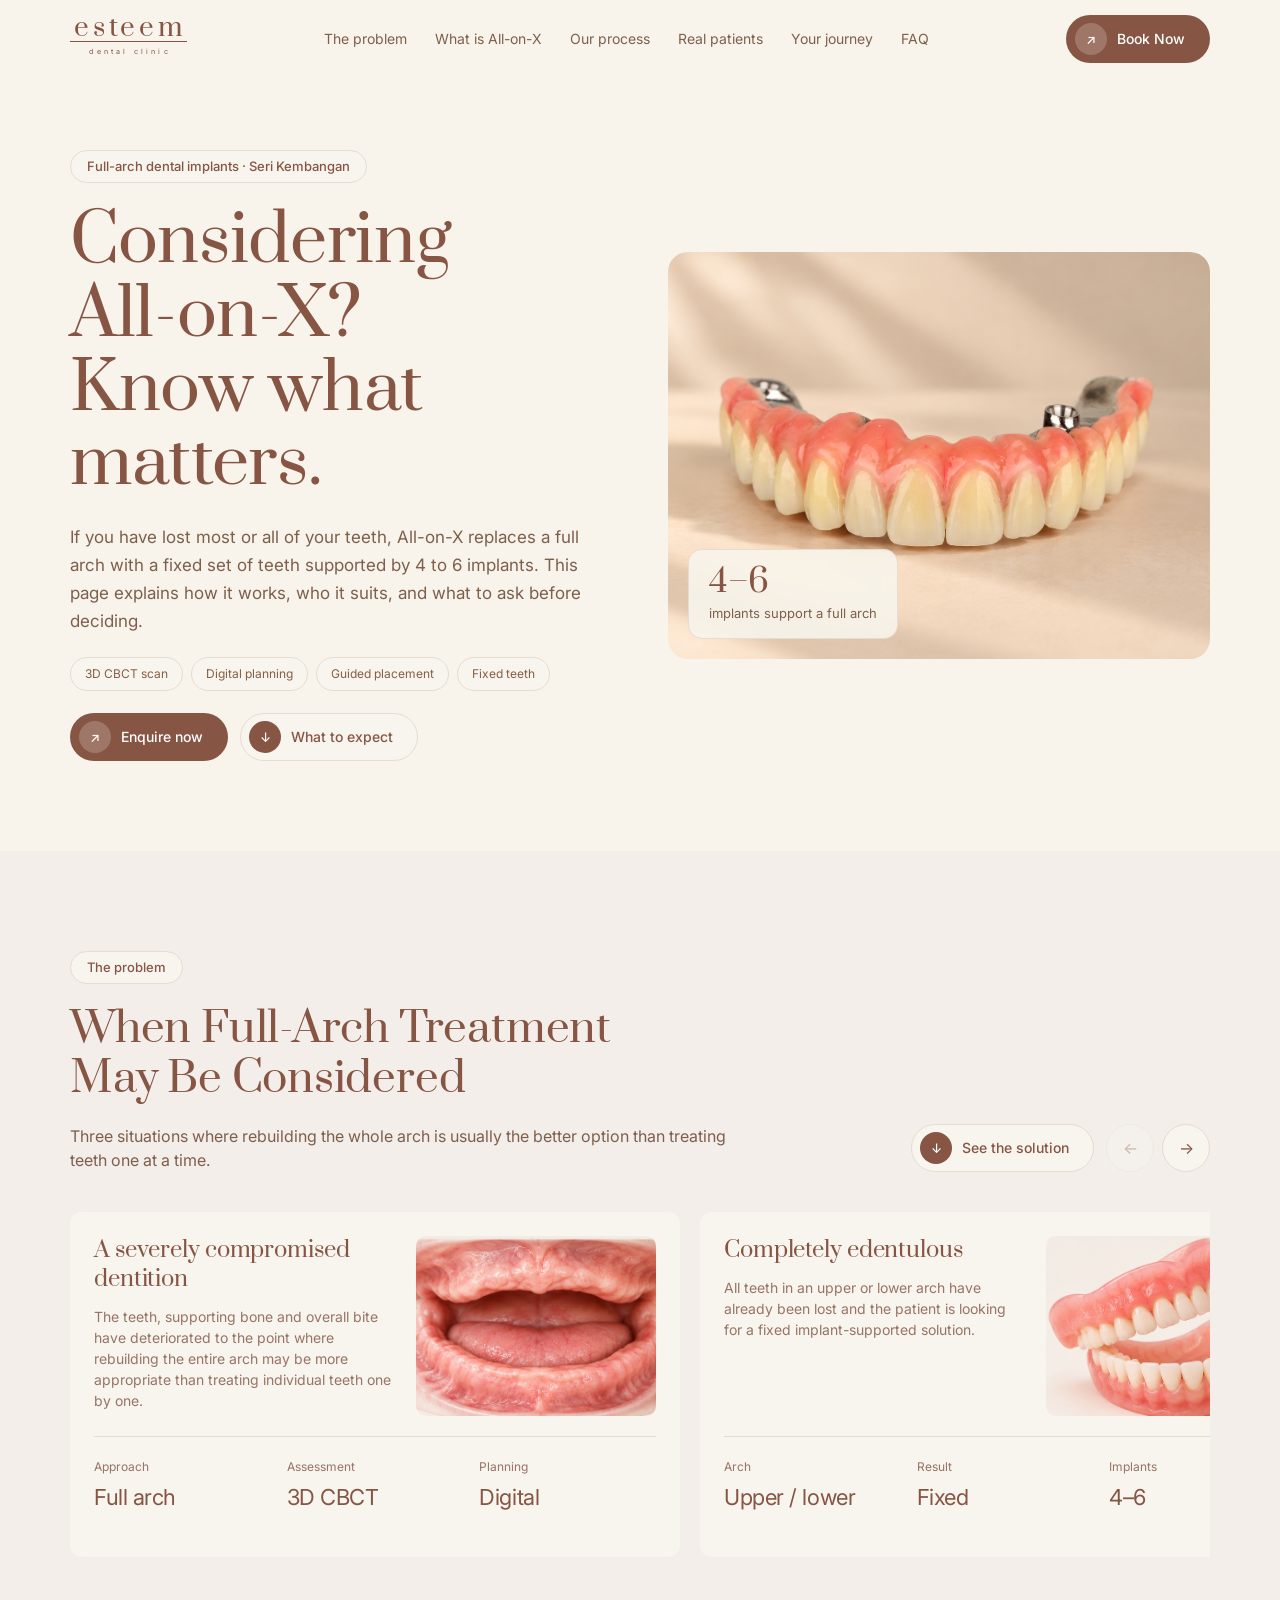
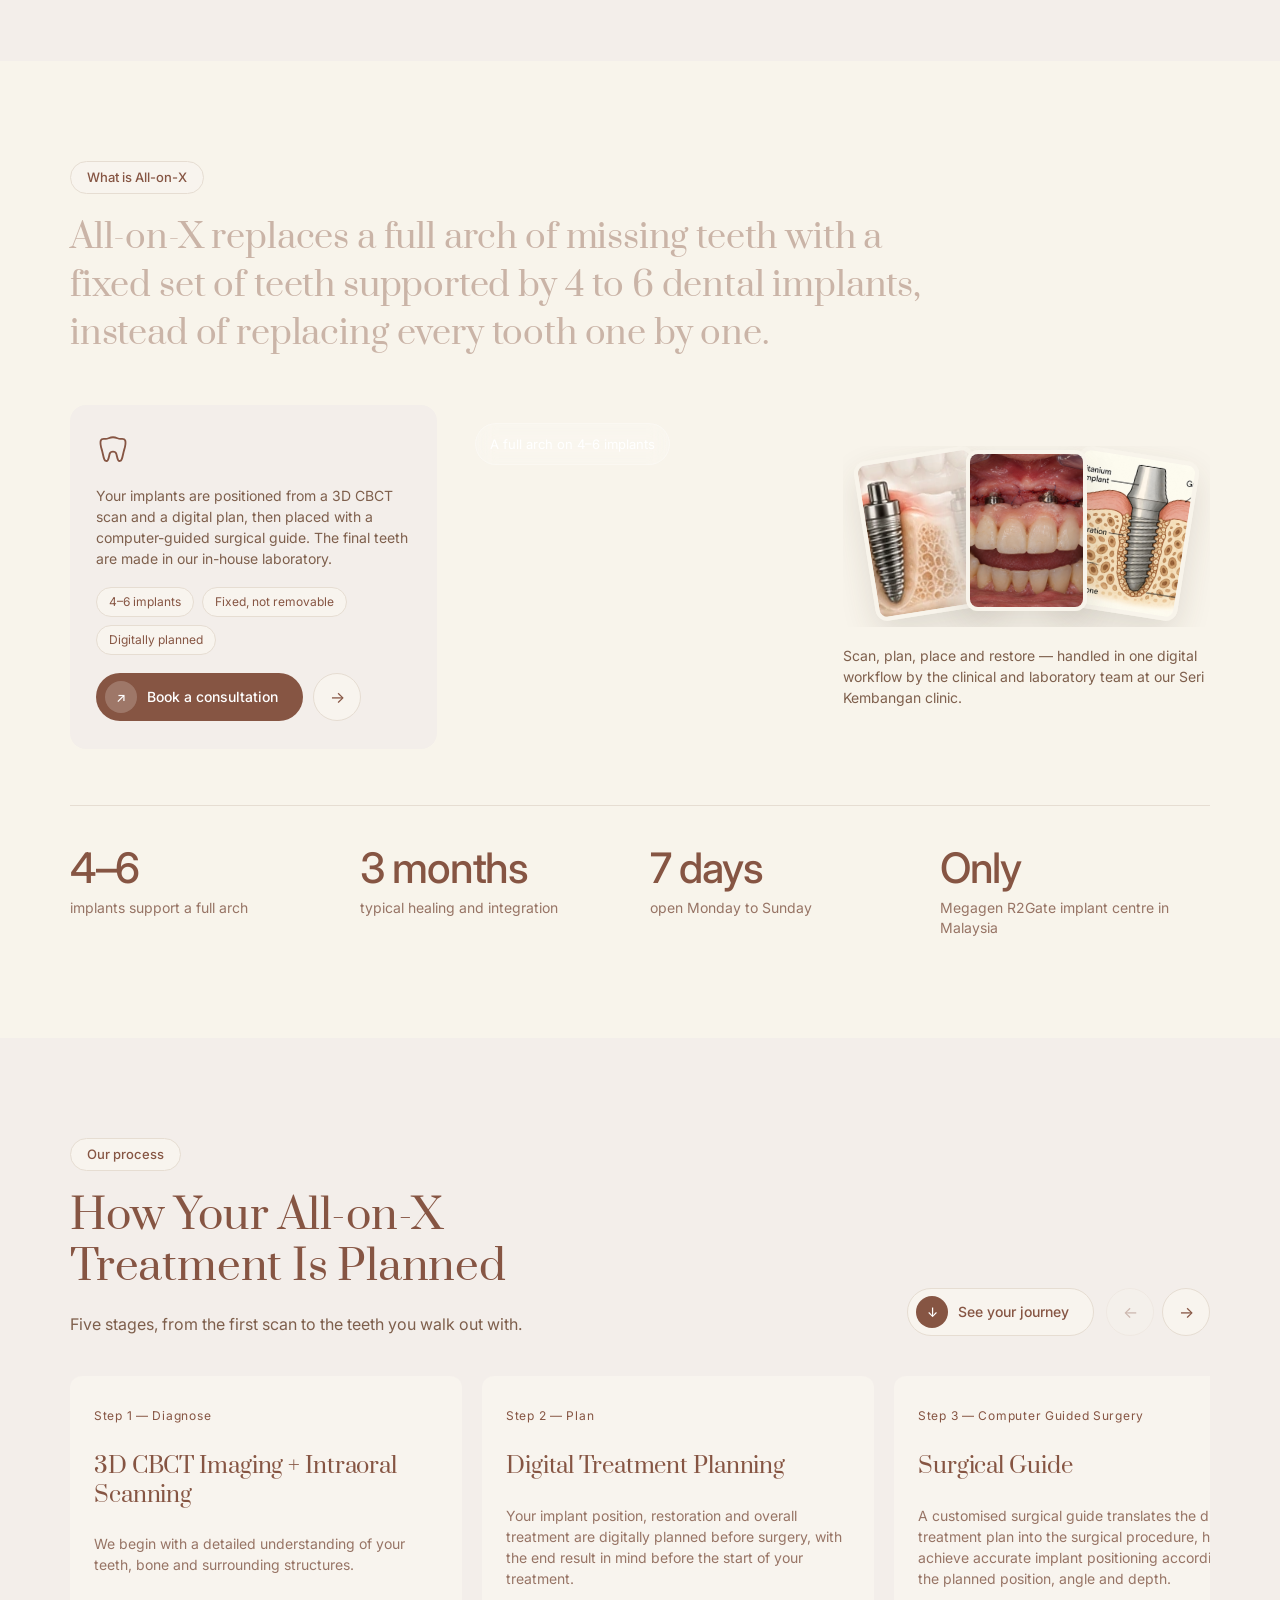
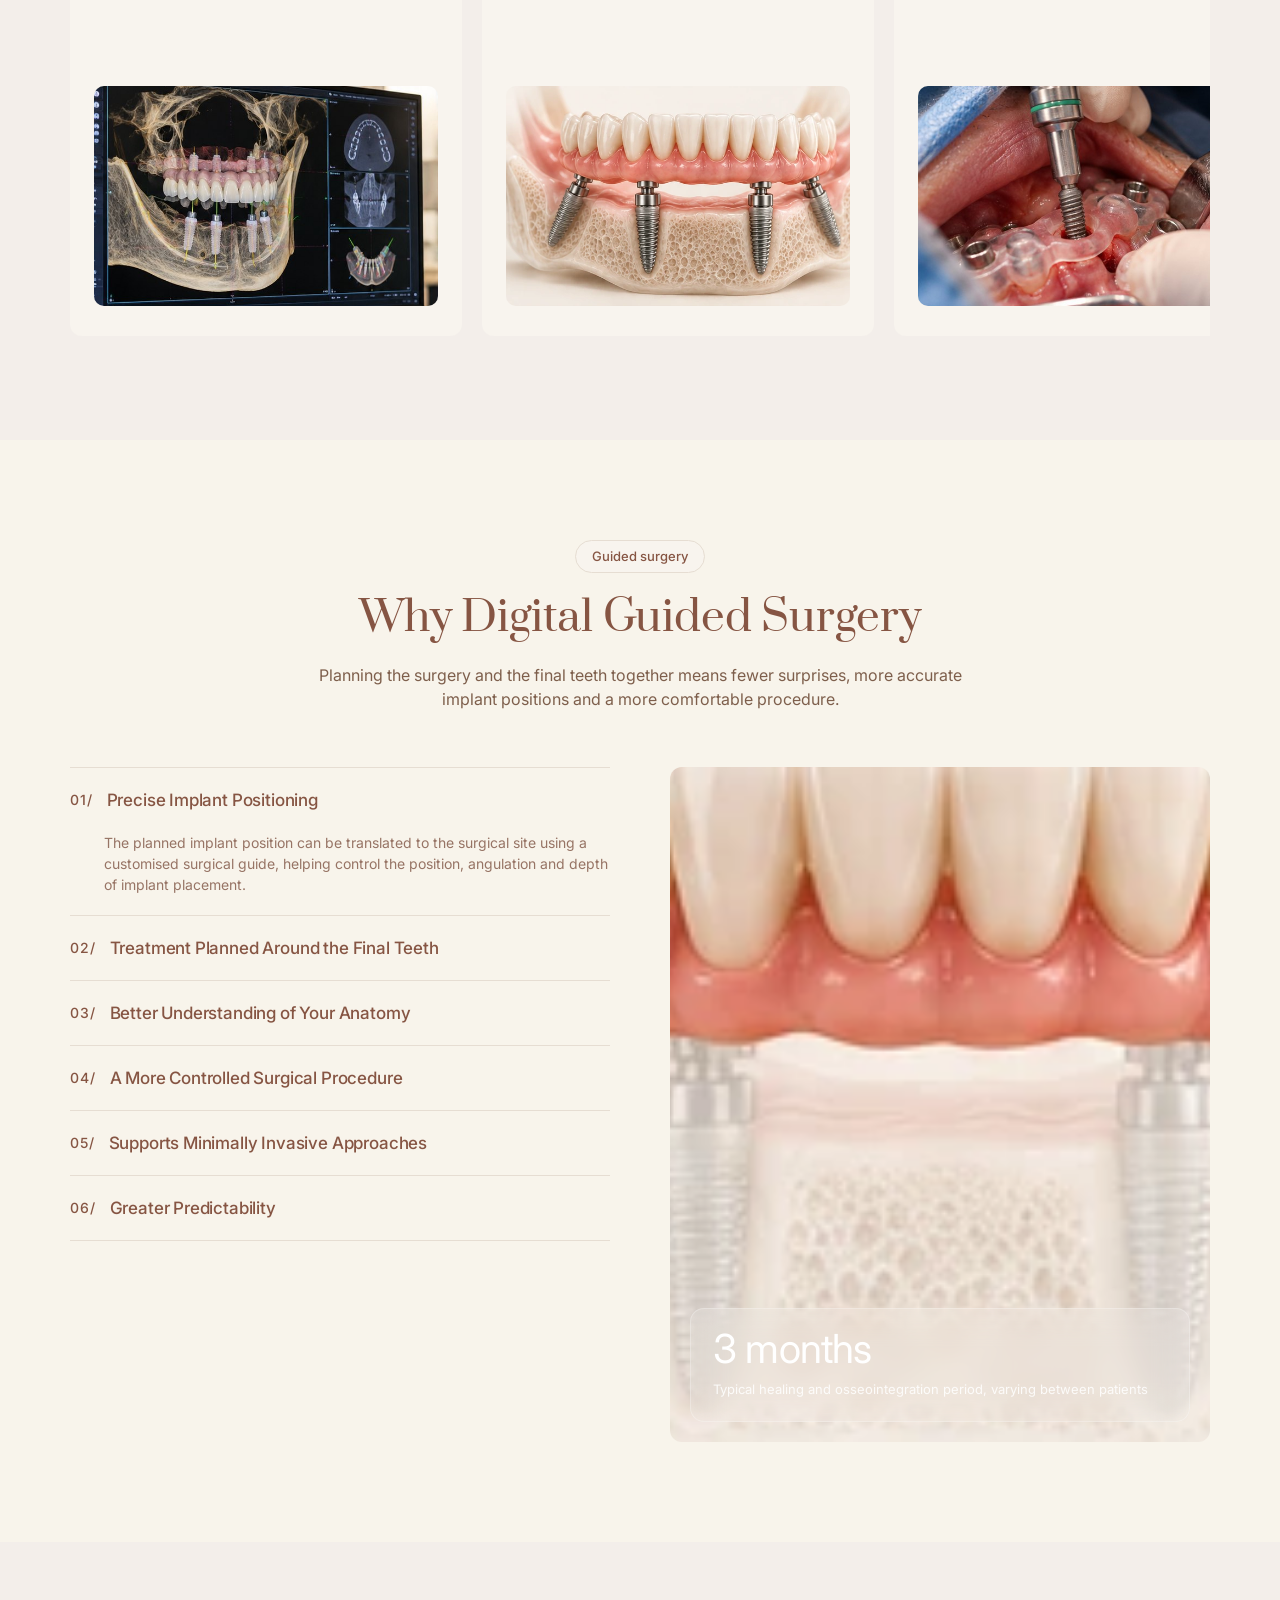
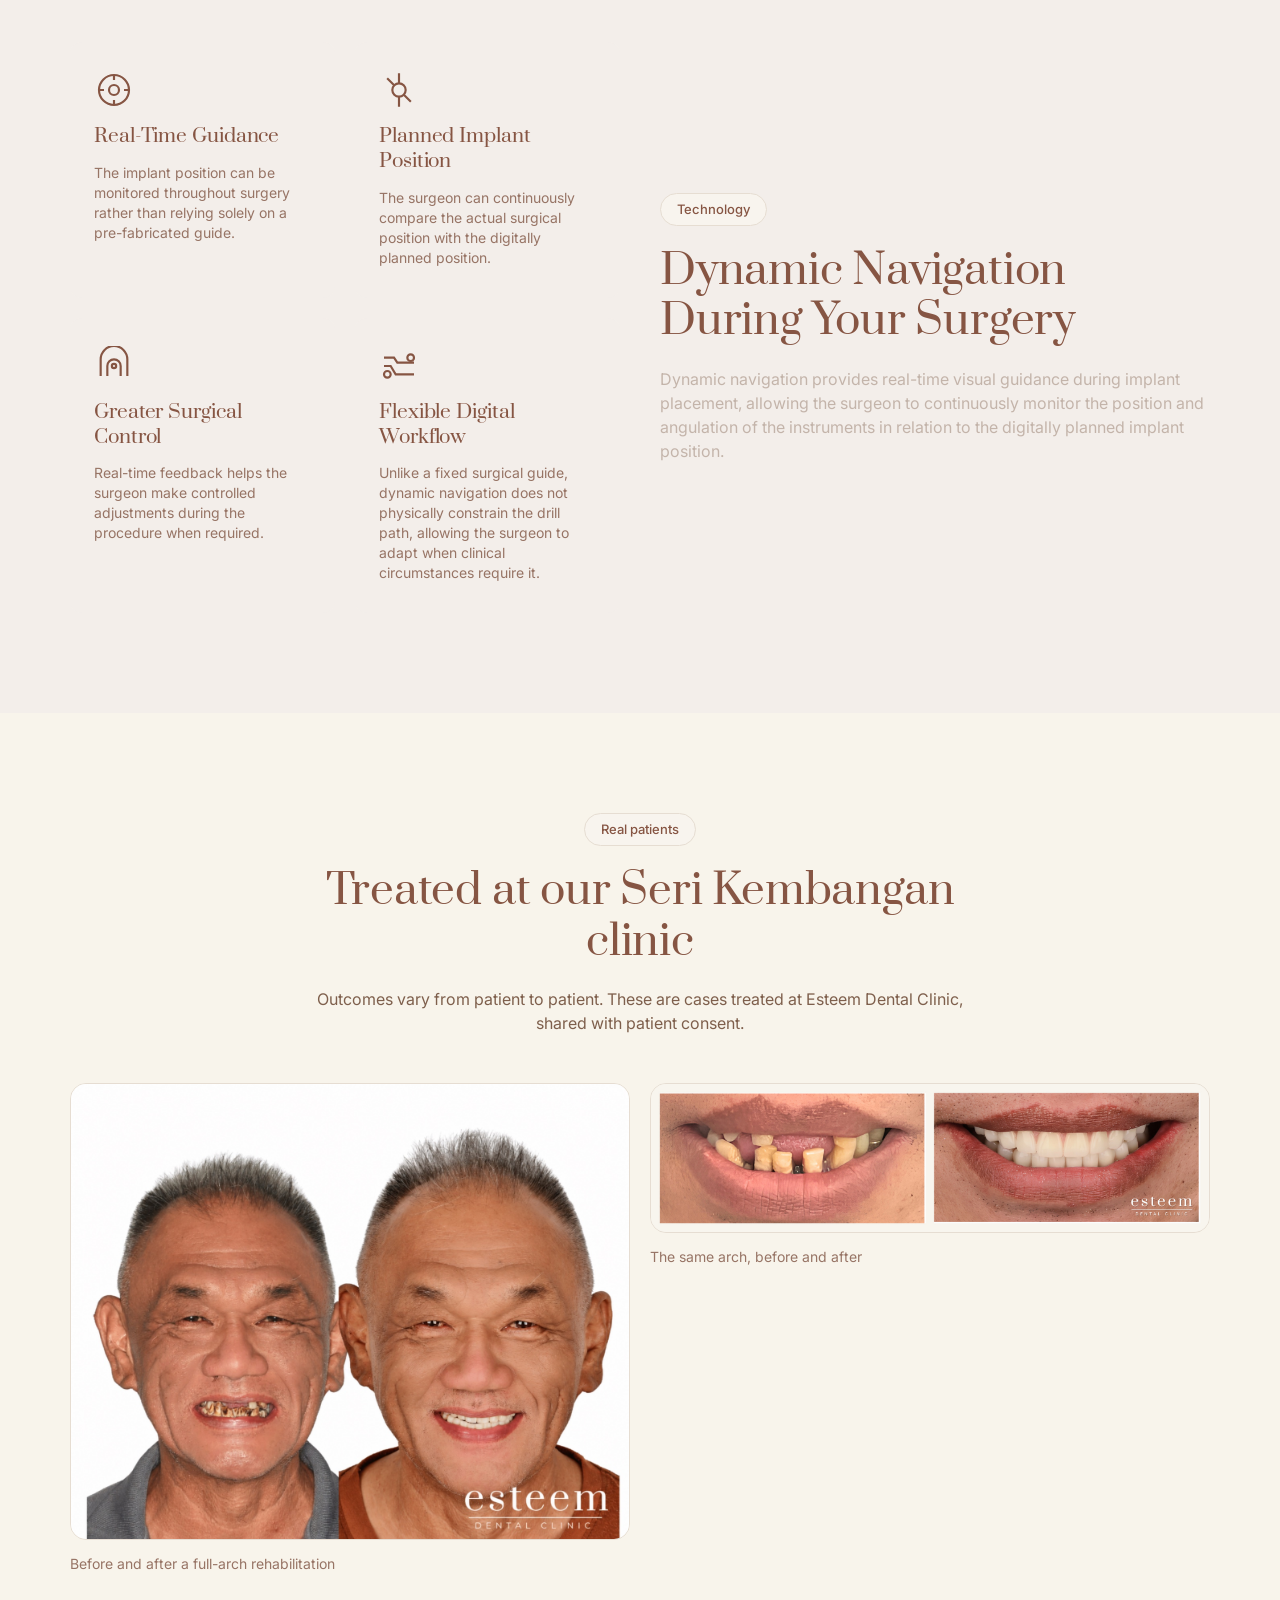
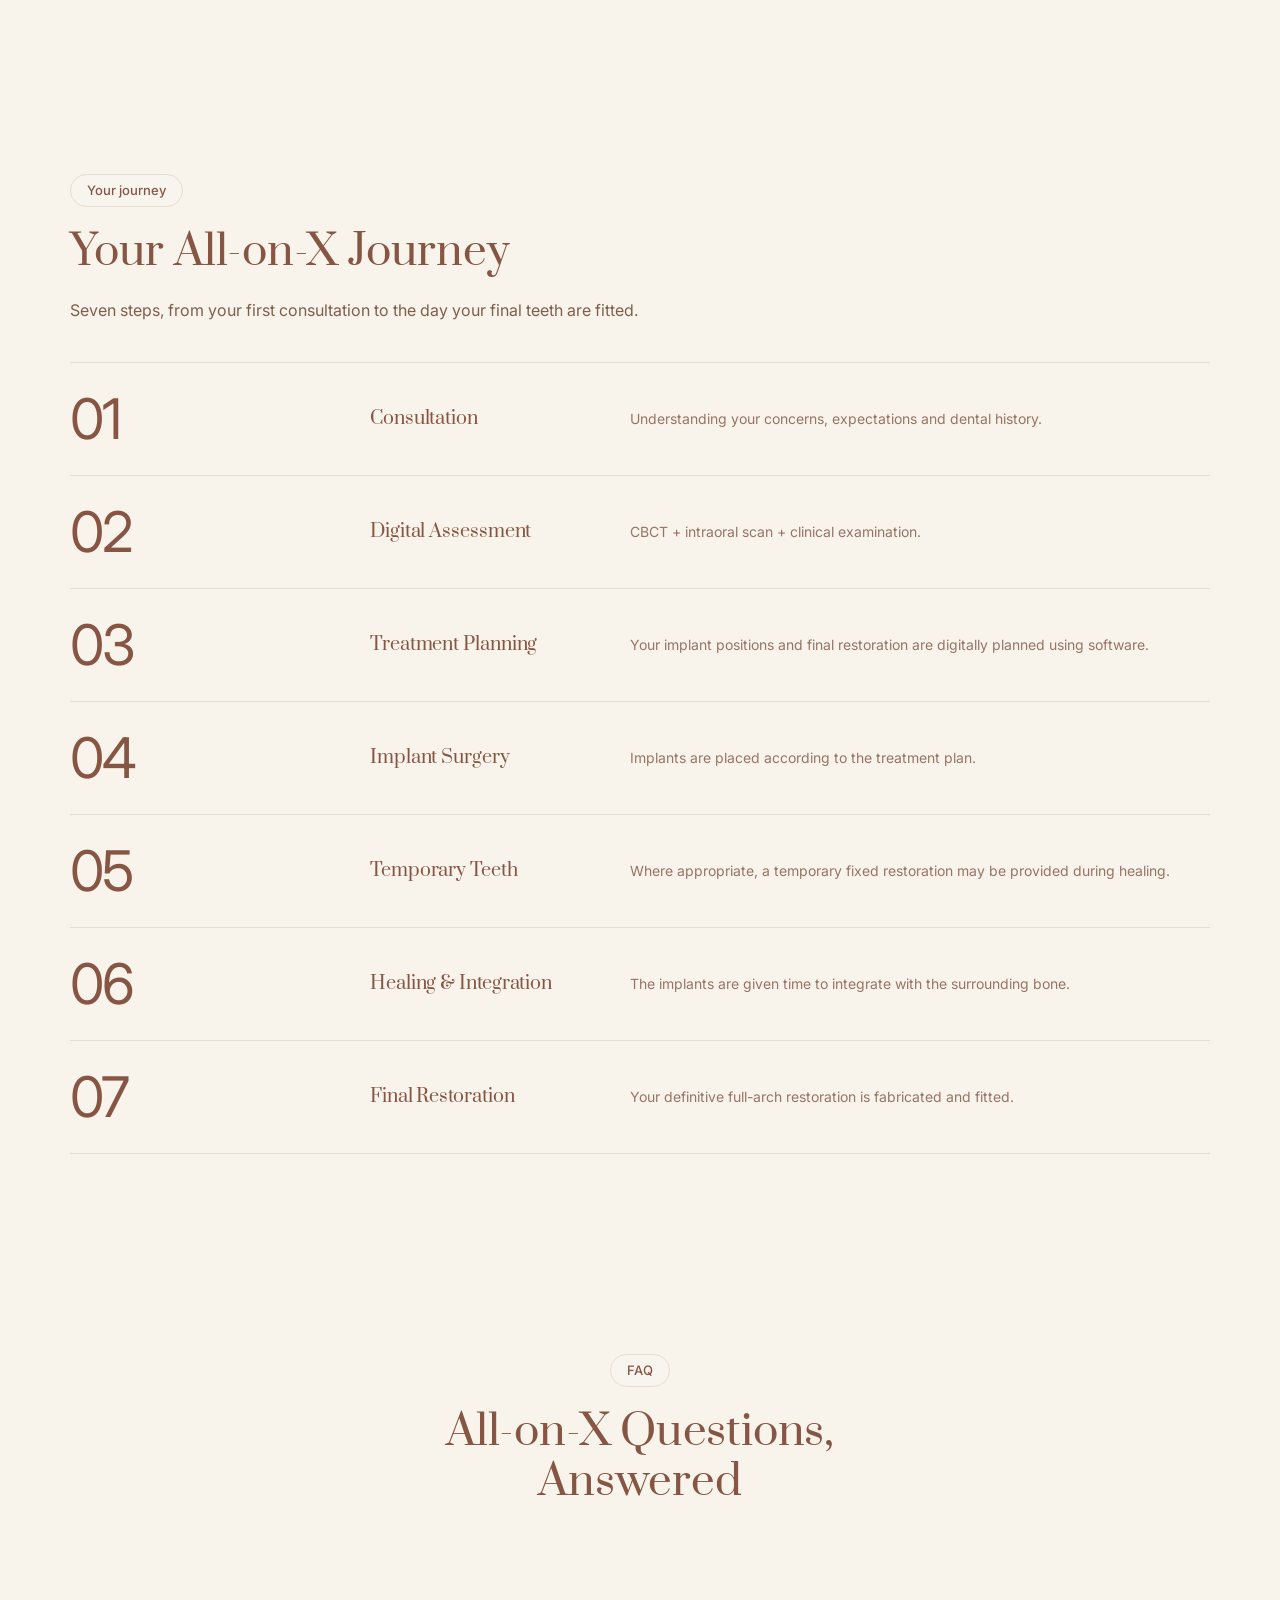
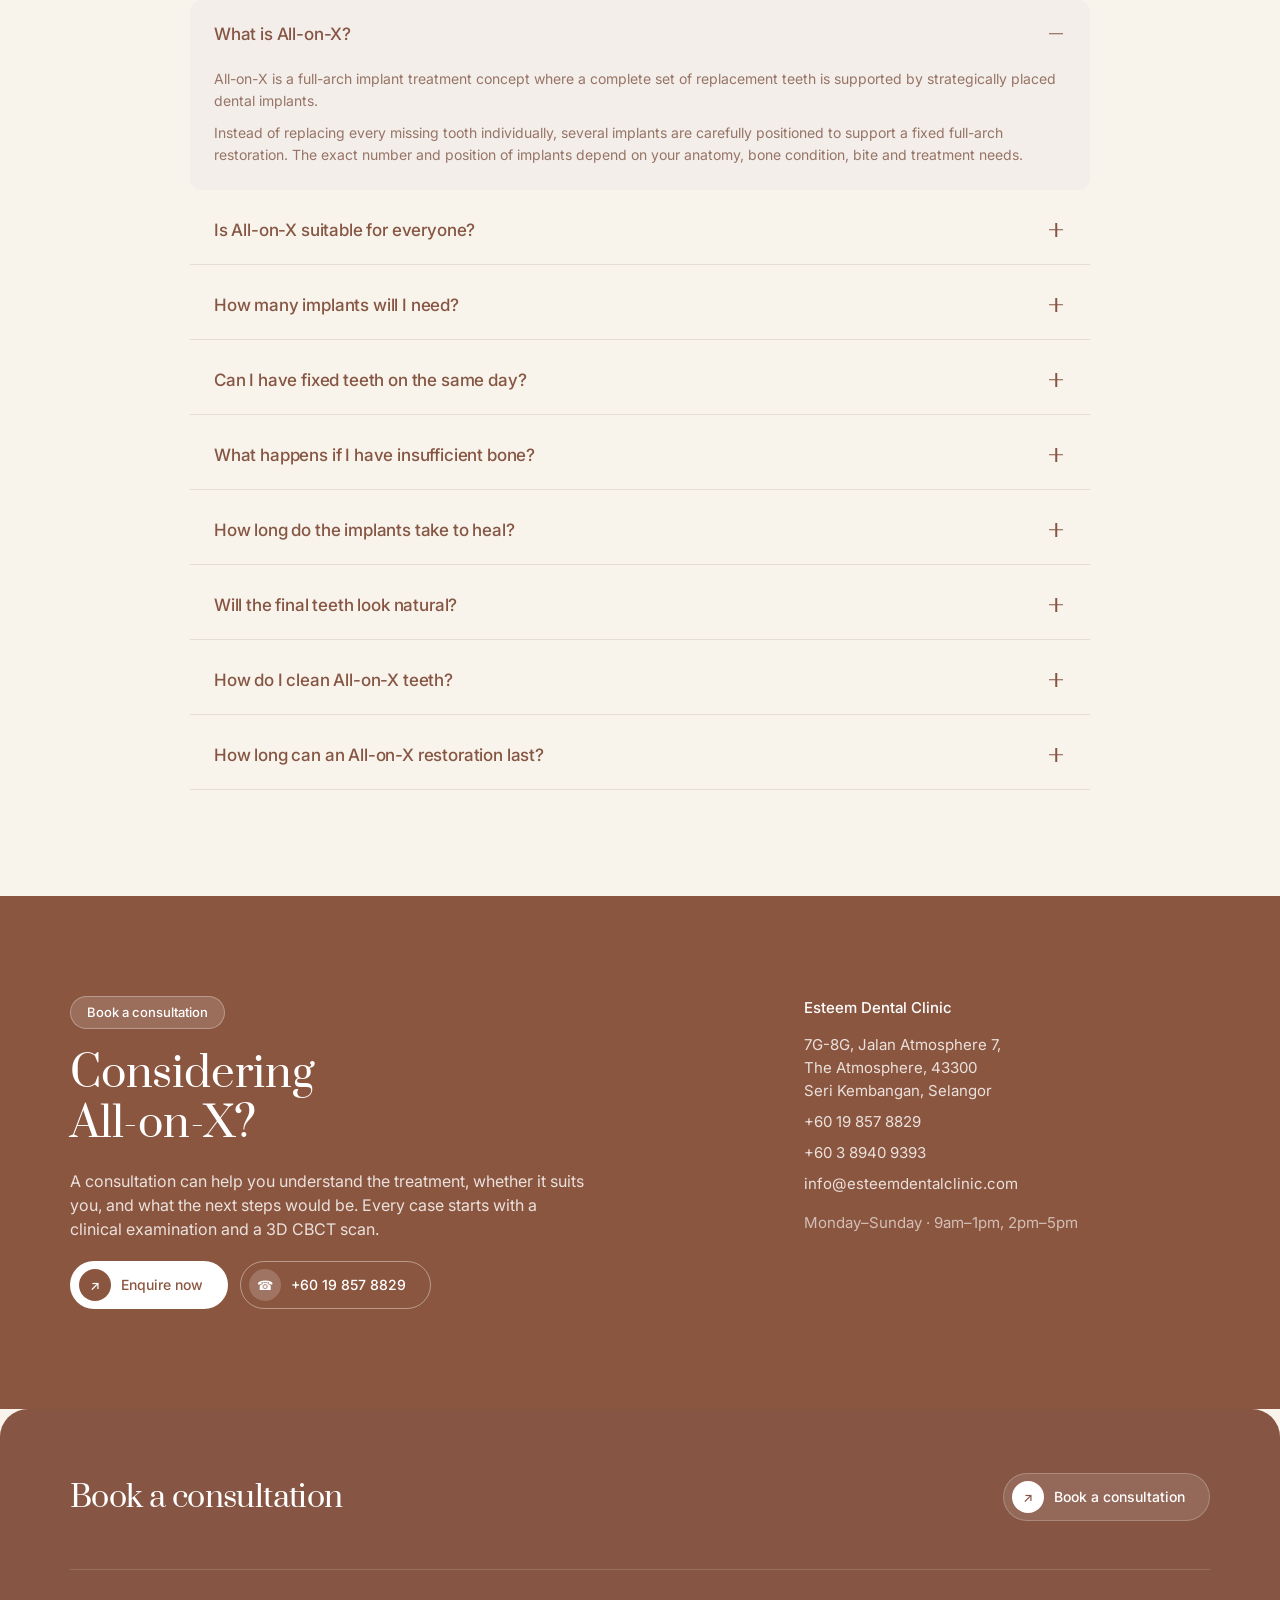
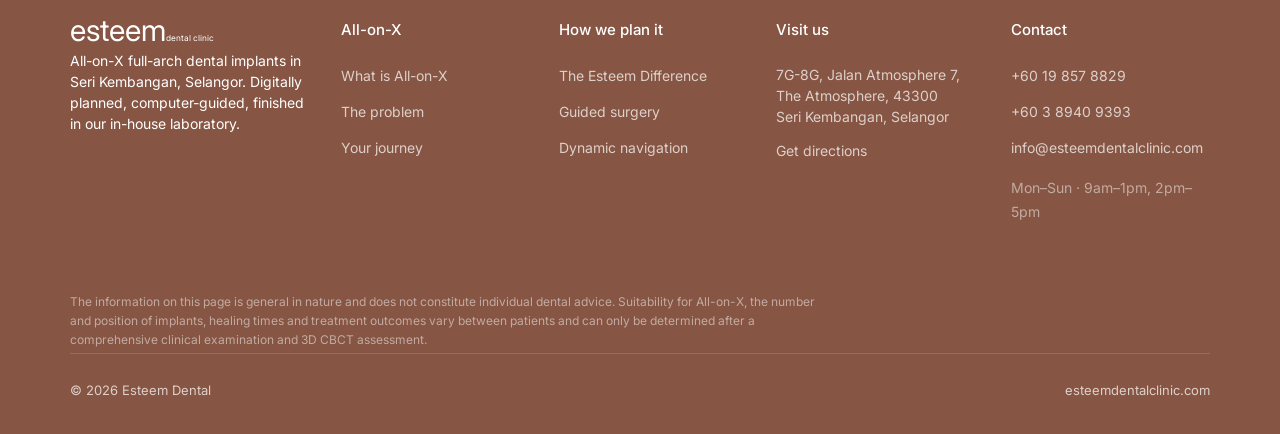
==== commit b6636e0f: "Apply the Esteem brand guide and the clinic's own photography Brand - palette, typography and logo f" ====
--- a/index.html
+++ b/index.html
@@ -5,10 +5,10 @@
 <meta name="viewport" content="width=device-width, initial-scale=1">
 <title>All-on-X Dental Implants in Seri Kembangan | Esteem Dental Clinic</title>
 <meta name="description" content="All-on-X full-arch dental implants at Esteem Dental Clinic, Seri Kembangan, Selangor. Fixed teeth on 4 to 6 implants, digitally planned with computer-guided surgery and an in-house lab. Book a consultation.">
-<link rel="icon" href="assets/logo-black.png">
+<link rel="icon" href="assets/favicon.png">
 <link rel="preconnect" href="https://fonts.googleapis.com">
 <link rel="preconnect" href="https://fonts.gstatic.com" crossorigin>
-<link href="https://fonts.googleapis.com/css2?family=Geist:wght@300;400;500;600&family=Geist+Mono:wght@400;500&display=swap" rel="stylesheet">
+<link href="https://fonts.googleapis.com/css2?family=Prata&family=Inter:wght@400;500;600&family=Montserrat:wght@400;500&display=swap" rel="stylesheet">
 <link rel="stylesheet" href="css/style.css">
 </head>
 <body>
@@ -17,17 +17,29 @@
 <div class="nav-wrap" id="navWrap">
   <nav class="nav">
     <div class="container">
-      <a class="brand" href="#top"><img src="assets/logo-black.png" alt="Esteem Dental"></a>
+      <a class="brand" href="#top" aria-label="Esteem Dental Clinic"><span class="mark"><span class="n">esteem</span><span class="s">dental clinic</span></a>
       <div class="nav-links">
         <a href="#problem">The problem</a>
         <a href="#solution">What is All-on-X</a>
         <a href="#process">Our process</a>
+        <a href="#cases">Real patients</a>
         <a href="#journey">Your journey</a>
         <a href="#faq">FAQ</a>
       </div>
       <div class="nav-cta">
         <a class="btn btn-primary" href="https://www.esteemdentalclinic.com/" target="_blank" rel="noopener"><i>↗</i>Book Now</a>
-        <button class="burger" id="burger" aria-label="Menu" aria-expanded="false"><span></span><span></span></button>
+        <button class="burger" id="burger" aria-label="Open menu" aria-expanded="false">
+          <svg viewBox="0 0 28 28" aria-hidden="true" focusable="false">
+            <g class="bars" fill="none" stroke="currentColor" stroke-width="1.7" stroke-linecap="round">
+              <path d="M4 9h20"/><path d="M4 14h20"/><path d="M4 19h20"/>
+            </g>
+            <g class="grin" fill="none" stroke="currentColor" stroke-width="1.7" stroke-linecap="round" stroke-linejoin="round">
+              <path class="lip" d="M4.5 11.5h19"/>
+              <path class="arc" d="M5 12c0 6.2 4 9.5 9 9.5s9-3.3 9-9.5"/>
+              <path class="tooth" d="M10 12.6v2.1M14 12.6v2.4M18 12.6v2.1"/>
+            </g>
+          </svg>
+        </button>
       </div>
     </div>
   </nav>
@@ -37,45 +49,39 @@
     <a href="#process">Our process</a>
     <a href="#guided">Guided surgery</a>
     <a href="#technology">Technology</a>
+    <a href="#cases">Real patients</a>
     <a href="#journey">Your journey</a>
     <a href="#faq">FAQ</a>
-    <a class="btn btn-primary" href="https://www.esteemdentalclinic.com/find-us" target="_blank" rel="noopener"><i>&#8599;</i>Book Now</a>
+    <a class="btn btn-onBrand" href="https://www.esteemdentalclinic.com/find-us" target="_blank" rel="noopener"><i>&#8599;</i>Book Now</a>
   </div>
 </div>
 
 <!-- ======================= HERO ======================= -->
 <header class="hero" id="top">
-  <div class="hero-bg">
-    <img src="assets/img/hero.jpg" alt="A patient smiling during a dental consultation" fetchpriority="high">
-  </div>
-  <div class="hero-top"></div>
-  <div class="hero-l1"></div>
-  <div class="hero-l2"></div>
-  <div class="hero-ov"></div>
-
-  <div class="container">
-    <div class="hero-row">
+  <div class="container">
+    <div class="hero-grid">
       <div class="hero-left">
-        <div class="hero-eyebrow reveal">
-          <svg class="spark" viewBox="0 0 24 24" fill="none" stroke="currentColor" stroke-width="1.4">
-            <path d="M12 2v20M2 12h20M5 5l14 14M19 5L5 19"/>
-          </svg>
-          <span>Full-arch dental implants &middot; Seri Kembangan, Selangor</span>
-        </div>
-        <h1 class="reveal" style="--d:.1s">All-on-X Dental Implants<br>in Seri Kembangan</h1>
-        <div class="hero-tabs reveal" style="--d:.2s">
+        <span class="eyebrow reveal">Full-arch dental implants &middot; Seri Kembangan</span>
+        <h1 class="reveal" style="--d:.1s">Considering <span class="nb">All-on-X</span>?<br>Know what matters.</h1>
+        <p class="hero-body reveal" style="--d:.2s">If you have lost most or all of your teeth, All-on-X replaces a full arch with a fixed set of teeth supported by 4 to 6 implants. This page explains how it works, who it suits, and what to ask before deciding.</p>
+        <div class="hero-tabs reveal" style="--d:.3s">
           <span>3D CBCT scan</span>
           <span>Digital planning</span>
-          <span>Guided surgery</span>
-          <span>In-house lab</span>
+          <span>Guided placement</span>
           <span>Fixed teeth</span>
         </div>
-        <p class="hero-body reveal" style="--d:.3s">Lost most or all of your teeth? All-on-X gives you a fixed set of teeth on 4 to 6 implants. Esteem Dental is the only Megagen R2Gate implant centre in Malaysia.</p>
-      </div>
-
-      <div class="hero-card reveal" style="--d:.4s">
-        <div class="big">4&ndash;6</div>
-        <div class="sub">Implants typically planned<br>to support an entire arch</div>
+        <div class="head-actions reveal" style="--d:.4s">
+          <a class="btn btn-primary" href="https://www.esteemdentalclinic.com/find-us" target="_blank" rel="noopener"><i>&#8599;</i>Enquire now</a>
+          <a class="btn btn-light" href="#problem"><i>&#8595;</i>What to expect</a>
+        </div>
+      </div>
+
+      <div class="hero-media reveal" style="--d:.2s">
+        <img src="assets/img/hero.jpg" alt="A zirconia full-arch implant bridge" fetchpriority="high">
+        <div class="hero-card">
+          <span class="big">4&ndash;6</span>
+          <span class="sub">implants support a full arch</span>
+        </div>
       </div>
     </div>
   </div>
@@ -106,8 +112,8 @@
               <h3>A severely compromised dentition</h3>
               <p>The teeth, supporting bone and overall bite have deteriorated to the point where rebuilding the entire arch may be more appropriate than treating individual teeth one by one.</p>
             </div>
-            <div class="case-img"><!-- SWAP (optional) → assets/img/client/before-after-1.jpg : a consented before/after from a real case. -->
-              <img src="assets/img/prob-1.jpg" alt="Patient considering full-arch treatment" loading="lazy"></div>
+            <div class="case-img">
+              <img src="assets/img/prob-1.jpg" alt="An arch with most of its teeth missing" loading="lazy"></div>
           </div>
           <div class="case-stats">
             <div><div class="k">Approach</div><div class="v">Full arch</div></div>
@@ -122,7 +128,7 @@
               <h3>Completely edentulous</h3>
               <p>All teeth in an upper or lower arch have already been lost and the patient is looking for a fixed implant-supported solution.</p>
             </div>
-            <div class="case-img"><img src="assets/img/prob-2.jpg" alt="Patient who has lost a full arch of teeth" loading="lazy"></div>
+            <div class="case-img"><img src="assets/img/prob-2.jpg" alt="A removable full denture" loading="lazy"></div>
           </div>
           <div class="case-stats">
             <div><div class="k">Arch</div><div class="v">Upper / lower</div></div>
@@ -137,7 +143,7 @@
               <h3>Loose or unstable dentures</h3>
               <p>Conventional dentures are loose, uncomfortable or make eating and speaking difficult. Implant-supported treatment can provide a more stable alternative.</p>
             </div>
-            <div class="case-img"><img src="assets/img/prob-3.jpg" alt="Patient with loose dentures" loading="lazy"></div>
+            <div class="case-img"><img src="assets/img/prob-3.jpg" alt="Teeth badly broken down by decay" loading="lazy"></div>
           </div>
           <div class="case-stats">
             <div><div class="k">Stability</div><div class="v">Implant-supported</div></div>
@@ -175,17 +181,15 @@
       </article>
 
       <figure class="ab-media reveal" style="--d:.1s">
-        <!-- SWAP → assets/img/client/allonx-case.jpg : a real finished All-on-X bridge from an Esteem case. Landscape, min 1400px wide. -->
-        <img src="assets/img/allonx-bridge.jpg" alt="A full-arch implant bridge on multi-unit abutments">
+        <video src="assets/img/allonx.mp4" autoplay muted loop playsinline aria-label="How an All-on-X bridge is supported by implants"></video>
         <figcaption>A full arch on 4&ndash;6 implants</figcaption>
       </figure>
 
       <div class="ab-fan reveal" style="--d:.2s">
         <div class="fan">
-          <!-- SWAP → assets/img/client/cbct.jpg : an OPG or CBCT screenshot from a real Esteem case (patient details removed). Portrait 3:4. -->
-          <img src="assets/img/step-diagnose.jpg" alt="3D CBCT and intraoral scanning">
-          <img src="assets/img/implant-model.jpg" alt="Jaw model showing implant positions">
-          <img src="assets/img/step-lab.jpg" alt="In-house dental laboratory">
+          <img src="assets/img/fan-fixture.webp" alt="A single implant fixture in bone">
+          <img src="assets/img/fan-sameday.jpg" alt="A fixed bridge in place on the implants">
+          <img src="assets/img/fan-healing.jpg" alt="How an implant integrates with the jawbone">
         </div>
         <p>Scan, plan, place and restore &mdash; handled in one digital workflow by the clinical and laboratory team at our Seri Kembangan clinic.</p>
       </div>
@@ -207,7 +211,7 @@
       <div class="pin-head head-row">
         <div class="head">
           <span class="eyebrow reveal">Our process</span>
-          <h2 class="reveal" style="--d:.1s">How Your All-on-X<br>Treatment Is Planned</h2>
+          <h2 class="reveal" style="--d:.1s">How Your <span class="nb">All-on-X</span><br>Treatment Is Planned</h2>
           <p class="reveal" style="--d:.15s">Five stages, from the first scan to the teeth you walk out with.</p>
         </div>
         <div class="head-actions reveal" style="--d:.2s">
@@ -225,7 +229,7 @@
             <h3>3D CBCT Imaging + Intraoral Scanning</h3>
             <p>We begin with a detailed understanding of your teeth, bone and surrounding structures.</p>
           </div>
-          <div class="svc-media"><img src="assets/img/step-diagnose.jpg" alt="Reviewing a CBCT scan" loading="lazy"></div>
+          <div class="svc-media"><img src="assets/img/step-1.jpg" alt="A 3D scan reviewed for digital planning" loading="lazy"></div>
         </article>
 
         <article class="svc-card">
@@ -234,7 +238,7 @@
             <h3>Digital Treatment Planning</h3>
             <p>Your implant position, restoration and overall treatment are digitally planned before surgery, with the end result in mind before the start of your treatment.</p>
           </div>
-          <div class="svc-media"><img src="assets/img/step-plan.jpg" alt="Digital implant planning" loading="lazy"></div>
+          <div class="svc-media"><img src="assets/img/step-2.webp" alt="Planned implant positions in the arch" loading="lazy"></div>
         </article>
 
         <article class="svc-card">
@@ -243,7 +247,7 @@
             <h3>Surgical Guide</h3>
             <p>A customised surgical guide translates the digital treatment plan into the surgical procedure, helping achieve accurate implant positioning according to the planned position, angle and depth.</p>
           </div>
-          <div class="svc-media"><img src="assets/img/step-guided.jpg" alt="Guided implant surgical kit during placement" loading="lazy"></div>
+          <div class="svc-media"><img src="assets/img/step-3.jpg" alt="Guided implant placement" loading="lazy"></div>
         </article>
 
         <article class="svc-card">
@@ -252,7 +256,7 @@
             <h3>In-House Dental Laboratory</h3>
             <p>Your restoration is designed and produced by our in-house laboratory technologist, alongside the clinical team, allowing greater control over precision and quality of your crown and bridge.</p>
           </div>
-          <div class="svc-media"><img src="assets/img/step-lab.jpg" alt="Finishing a full-arch restoration in the in-house laboratory" loading="lazy"></div>
+          <div class="svc-media"><img src="assets/img/fan-healing.jpg" alt="How an implant integrates with the jawbone" loading="lazy"></div>
         </article>
 
         <article class="svc-card">
@@ -261,7 +265,7 @@
             <h3>Designed Around Your Jaw Movements</h3>
             <p>The final restoration is designed around your unique facial characteristics, bite and functional jaw movement. Using digital scanners and an advanced jaw-tracking system, we replicate your individual movements for precision, comfort and harmony.</p>
           </div>
-          <div class="svc-media"><img src="assets/img/step-restore.jpg" alt="Digital scanning for the restoration" loading="lazy"></div>
+          <div class="svc-media"><img src="assets/img/step-5.jpg" alt="The finished full-arch bridge in place" loading="lazy"></div>
         </article>
 
       </div>
@@ -307,8 +311,7 @@
       </div>
 
       <div class="choose-media reveal" style="--d:.15s">
-        <!-- SWAP → assets/img/client/clinic.jpg : the actual Esteem clinic interior or the team. Portrait 4:5, min 1400px wide. -->
-        <img src="assets/img/chooseus.jpg" alt="Dentist discussing a treatment plan with a patient" loading="lazy">
+        <img src="assets/img/step-4.webp" alt="A full arch of fixed replacement teeth on implants" loading="lazy">
         <div class="glass-card">
           <div class="big">3 months</div>
           <div class="sub">Typical healing and osseointegration period, varying between patients</div>
@@ -354,12 +357,33 @@
   </div>
 </section>
 
+<!-- ======================= REAL CASES ======================= -->
+<section id="cases">
+  <div class="container">
+    <div class="head center">
+      <span class="eyebrow reveal">Real patients</span>
+      <h2 class="reveal" style="--d:.1s">Treated at our Seri Kembangan clinic</h2>
+      <p class="reveal" style="--d:.15s">Outcomes vary from patient to patient. These are cases treated at Esteem Dental Clinic, shared with patient consent.</p>
+    </div>
+    <div class="case-grid">
+      <figure class="case-shot reveal">
+        <img src="assets/img/case-1.jpg" alt="An Esteem Dental patient before and after All-on-X treatment" loading="lazy">
+        <figcaption>Before and after a full-arch rehabilitation</figcaption>
+      </figure>
+      <figure class="case-shot reveal" style="--d:.1s">
+        <img src="assets/img/case-2.jpg" alt="Before and after view of a treated upper arch" loading="lazy">
+        <figcaption>The same arch, before and after</figcaption>
+      </figure>
+    </div>
+  </div>
+</section>
+
 <!-- ======================= 6. JOURNEY ======================= -->
 <section id="journey">
   <div class="container">
     <div class="head">
       <span class="eyebrow reveal">Your journey</span>
-      <h2 class="reveal" style="--d:.1s">Your All-on-X Journey</h2>
+      <h2 class="reveal" style="--d:.1s">Your <span class="nb">All-on-X</span> Journey</h2>
       <p class="lead reveal" style="--d:.2s">Seven steps, from your first consultation to the day your final teeth are fitted.</p>
     </div>
     <div class="rows">
@@ -379,7 +403,7 @@
   <div class="container">
     <div class="head center">
       <span class="eyebrow reveal">FAQ</span>
-      <h2 class="reveal" style="--d:.1s">All-on-X Questions,<br>Answered</h2>
+      <h2 class="reveal" style="--d:.1s"><span class="nb">All-on-X</span> Questions,<br>Answered</h2>
       <p class="reveal" style="--d:.15s">The things patients ask us most before starting full-arch treatment.</p>
     </div>
     <div class="faq reveal" style="--d:.2s">
@@ -467,33 +491,25 @@
 </section>
 
 <!-- ======================= CTA ======================= -->
-<section class="tint" id="cta">
-  <div class="container">
-    <div class="head center">
-      <span class="eyebrow reveal">Book a consultation</span>
-    </div>
-    <div class="cta-cards">
-      <div class="cta-card reveal">
-        <img src="assets/img/cta-1.jpg" alt="Digitally planned treatment" loading="lazy">
-        <div class="veil"></div>
-        <div class="cap"><span class="tick">✓</span><p>Digitally planned before surgery</p></div>
-      </div>
-      <div class="cta-card reveal" style="--d:.1s">
-        <img src="assets/img/cta-2.jpg" alt="Computer guided placement" loading="lazy">
-        <div class="veil"></div>
-        <div class="cap"><span class="tick">✓</span><p>Computer guided placement</p></div>
-      </div>
-      <div class="cta-card reveal" style="--d:.2s">
-        <img src="assets/img/cta-3.jpg" alt="In-house dental laboratory" loading="lazy">
-        <div class="veil"></div>
-        <div class="cap"><span class="tick">✓</span><p>Restored by our in-house lab</p></div>
-      </div>
-    </div>
-    <p class="cta-statement reveal" style="--d:.3s">Find out if All-on-X is right for you. Every case starts with a clinical examination and a 3D CBCT scan at our Seri Kembangan clinic.</p>
-    <div class="head center" style="margin-top:28px">
-      <div class="head-actions reveal" style="--d:.4s;justify-content:center">
-        <a class="btn btn-primary" href="https://www.esteemdentalclinic.com/find-us" target="_blank" rel="noopener"><i>↗</i>Book a consultation</a>
-        <a class="btn btn-light" href="tel:+60198578829"><i>☎</i>+60 19 857 8829</a>
+<section class="cta-band" id="cta">
+  <div class="container">
+    <div class="cta-inner">
+      <div class="cta-copy">
+        <span class="eyebrow light reveal">Book a consultation</span>
+        <h2 class="reveal" style="--d:.1s">Considering <span class="nb">All-on-X</span>?</h2>
+        <p class="reveal" style="--d:.2s">A consultation can help you understand the treatment, whether it suits you, and what the next steps would be. Every case starts with a clinical examination and a 3D CBCT scan.</p>
+        <div class="head-actions reveal" style="--d:.3s">
+          <a class="btn btn-onBrand" href="https://www.esteemdentalclinic.com/find-us" target="_blank" rel="noopener"><i>&#8599;</i>Enquire now</a>
+          <a class="btn btn-ghostLight" href="tel:+60198578829"><i>&#9742;</i>+60 19 857 8829</a>
+        </div>
+      </div>
+      <div class="cta-details reveal" style="--d:.2s">
+        <strong>Esteem Dental Clinic</strong>
+        <address>7G-8G, Jalan Atmosphere 7,<br>The Atmosphere, 43300<br>Seri Kembangan, Selangor</address>
+        <a href="tel:+60198578829">+60 19 857 8829</a>
+        <a href="tel:+60389409393">+60 3 8940 9393</a>
+        <a href="mailto:info@esteemdentalclinic.com">info@esteemdentalclinic.com</a>
+        <span class="hours">Monday&ndash;Sunday &middot; 9am&ndash;1pm, 2pm&ndash;5pm</span>
       </div>
     </div>
   </div>
@@ -509,7 +525,7 @@
 
     <div class="foot-main">
       <div class="foot-brand">
-        <img src="assets/logo-white.png" alt="Esteem Dental">
+        <span class="mark"><span class="n">esteem</span><span class="s">dental clinic</span>
         <p>All-on-X full-arch dental implants in Seri Kembangan, Selangor. Digitally planned, computer-guided, finished in our in-house laboratory.</p>
       </div>
       <div class="foot-col">
--- a/css/style.css
+++ b/css/style.css
@@ -1,29 +1,34 @@
 /* ============================================================
-   Esteem Dental — All-on-X landing page
-   1:1 rebuild of the Dentistry X Framer template structure.
-   Only the palette and the content differ.
-
-   Template → Esteem colour mapping
-     #eaf2ff  tint sections / body   →  #eae3d6
-     #ffffff  base sections          →  #f7f3ec
-     white    cards                  →  #fffdf8
-     #0452ff  primary blue           →  #6f573f  brown
-     #002156  navy footer            →  #33281f  espresso
-     #060c16  ink                    →  #241f1a
+   Esteem Dental Clinic — All-on-X landing page
+   Structure and motion from the Dentistry X Framer template.
+   Palette and typography from the Esteem Brand Guide.
+
+   Brand Guide → tokens
+     primary    f8f4eb  f8f4ee  f3eeea  eeebe6
+     supplement f5efe6  f2ece3  d4c1b1  c2b19c
+     text/head  865543  8b5640  866042  7e5f4c  977465  ffffff
+     headline   Prata      (Tan Angleton is licensed — see README)
+     body       Inter / Montserrat
    ============================================================ */
 
 :root{
-  --tint:      #eae3d6;
-  --base:      #f7f3ec;
-  --surface:   #fffdf8;
-  --brown:     #6f573f;
-  --brown-deep:#4a3828;
-  --ink:       #241f1a;
-  --body:      #6a6055;
-  --muted:     #8a8075;
-  --dark:      #33281f;
-  --line:      #ddd4c4;
-  --line-soft: #e8e0d2;
+  /* grounds */
+  --cream:     #f8f4eb;   /* page */
+  --cream-2:   #f3eeea;   /* alternating sections */
+  --cream-3:   #eeebe6;
+  --surface:   #f8f4ee;   /* cards on tinted sections */
+  --surface-2: #f5efe6;
+  --sand:      #d4c1b1;
+  --sand-2:    #c2b19c;
+
+  /* text + headings */
+  --brown:      #865543;  /* headings, primary actions */
+  --brown-alt:  #8b5640;  /* CTA band */
+  --brown-mid:  #866042;
+  --brown-deep: #7e5f4c;  /* body copy */
+  --muted:      #977465;  /* small secondary labels only */
+
+  --line: #e6ddd2;        /* derived hairline, between eeebe6 and d4c1b1 */
 
   --container: 1180px;
   --gutter: 20px;
@@ -47,10 +52,10 @@
 body{
   margin:0;
   overflow-x:clip;
-  background:var(--tint);
-  color:var(--body);
-  font-family:'Geist',system-ui,-apple-system,sans-serif;
-  font-size:16px; line-height:20px; font-weight:500;
+  background:var(--cream);
+  color:var(--brown-deep);
+  font-family:'Inter',system-ui,-apple-system,sans-serif;
+  font-size:16px; line-height:24px; font-weight:400;
   -webkit-font-smoothing:antialiased;
 }
 img{ max-width:100%; display:block; }
@@ -59,14 +64,21 @@
 ul{ margin:0; padding:0; list-style:none; }
 
 /* ---------- Type scale: template values exactly ---------- */
-h1,h2,h3,h4{ margin:0; color:var(--ink); font-weight:500; letter-spacing:-.02em; }
-h1{ font-size:80px; line-height:1.075; }
-h2{ font-size:48px; line-height:1.1667; }
-h3{ font-size:24px; line-height:1.25; }
-h4{ font-size:20px; line-height:1.3; }
+/* Prata is a single-weight display serif, so headings stay at 400 and
+   lose the tight tracking the sans-serif template used. */
+h1,h2,h3,h4{
+  margin:0; color:var(--brown);
+  font-family:'Prata',Georgia,serif; font-weight:400;
+  letter-spacing:-.005em;
+}
+h1{ font-size:66px; line-height:1.12; }
+h2{ font-size:42px; line-height:1.2; }
+h3{ font-size:23px; line-height:1.3; }
+h4{ font-size:19px; line-height:1.35; }
 p{ margin:0; }
 
-.mono{ font-family:'Geist Mono',ui-monospace,monospace; }
+.nb{ white-space:nowrap; }
+.mono{ font-family:'Inter',system-ui,sans-serif; letter-spacing:.06em; }
 
 /* eyebrow pill — template: radius 1000px, 12-13px */
 .eyebrow{
@@ -80,11 +92,12 @@
   padding:9px 16px;
 }
 .center .eyebrow{ align-self:center; }
+.eyebrow.light{ color:#fff; background:rgba(255,255,255,.14); border-color:rgba(255,255,255,.3); }
 
 /* ---------- Layout ---------- */
 .container{ width:100%; max-width:var(--container); margin-inline:auto; padding-inline:var(--gutter); }
-section{ padding:100px 0; position:relative; background:var(--base); }
-section.tint{ background:var(--tint); }
+section{ padding:100px 0; position:relative; background:var(--cream); }
+section.tint{ background:var(--cream-2); }
 .head{ display:flex; flex-direction:column; gap:20px; max-width:680px; }
 .head.center{ align-items:center; text-align:center; margin-inline:auto; }
 .head-row{ display:flex; justify-content:space-between; align-items:flex-end; gap:40px; }
@@ -107,7 +120,7 @@
 .btn-primary{ background:var(--brown); color:#fff; }
 .btn-primary i{ background:rgba(255,255,255,.2); color:#fff; }
 .btn-primary:hover{ background:var(--brown-deep); }
-.btn-light{ background:var(--surface); color:var(--ink); border-color:var(--line); }
+.btn-light{ background:var(--surface); color:var(--brown); border-color:var(--line); }
 .btn-light i{ background:var(--brown); color:#fff; }
 .btn-onDark{ background:rgba(255,255,255,.12); color:#fff; border-color:rgba(255,255,255,.22); backdrop-filter:blur(8px); }
 .btn-onDark i{ background:#fff; color:var(--brown); }
@@ -128,31 +141,65 @@
 }
 .nav-wrap.hidden .nav{ transform:translateY(-100px); }
 .nav-wrap.scrolled .nav{
-  background:rgba(247,243,236,.82);
+  background:rgba(248,244,235,.88);
   backdrop-filter:blur(12px); -webkit-backdrop-filter:blur(12px);
-  box-shadow:0 1px 0 var(--line-soft);
+  box-shadow:0 1px 0 var(--line);
 }
 .nav .container{ display:flex; align-items:center; justify-content:space-between; gap:24px; }
-.brand img{ height:40px; width:auto; transition:filter .45s var(--ease); }
-/* logo is black artwork — invert to white while over the hero */
-.nav-wrap:not(.scrolled) .brand img{ filter:brightness(0) invert(1); }
+.brand{ display:block; line-height:1; }
+.brand .mark{ display:block; text-align:center; color:var(--brown); transition:color .45s var(--ease); }
+.brand .mark .n{
+  display:block; font-family:'Prata',Georgia,serif; font-size:26px; line-height:.51;
+  letter-spacing:.149em; text-indent:.149em; padding-bottom:7px;
+  border-bottom:1px solid currentColor;
+}
+.brand .mark .s{
+  display:block; font-family:'Inter',sans-serif; font-size:7.15px; line-height:1.4;
+  letter-spacing:.446em; text-indent:.446em; padding-top:5px; font-weight:400;
+}
+
 .nav-links{ display:flex; align-items:center; gap:28px; }
-.nav-links a{ font-size:14px; color:#fff; position:relative; padding:4px 0; transition:color .45s var(--ease); }
-.nav-wrap.scrolled .nav-links a{ color:var(--ink); }
+.nav-links a{ font-size:14px; color:var(--brown-deep); position:relative; padding:4px 0; transition:color .45s var(--ease); }
+.nav-wrap.scrolled .nav-links a{ color:var(--brown); }
+.nav-links a:hover{ color:var(--brown); }
 .nav-links a::after{ content:''; position:absolute; left:0; bottom:0; height:1px; width:0; background:currentColor; transition:width .4s var(--ease); }
 .nav-links a:hover::after{ width:100%; }
 .nav-cta{ display:flex; align-items:center; gap:12px; }
 .nav-wrap:not(.scrolled) .nav-cta .btn-primary{ background:var(--brown); }
-.burger{ display:none; width:44px;height:44px; border:1px solid var(--line); background:var(--surface); border-radius:50%; cursor:pointer; position:relative; }
-.burger span{ position:absolute; left:13px; width:18px; height:1.5px; background:var(--ink); transition:transform .4s var(--ease); }
-.burger span:nth-child(1){ top:19px; }
-.burger span:nth-child(2){ top:25px; }
-.nav-wrap.open .burger span:nth-child(1){ transform:translateY(3px) rotate(45deg); }
-.nav-wrap.open .burger span:nth-child(2){ transform:translateY(-3px) rotate(-45deg); }
-/* full-screen dark overlay, like the template's "Phone Open" variant */
+/* Menu toggle: a hamburger that becomes a smile when the menu opens.
+   No background or border — just the strokes. */
+.burger{
+  display:none;
+  width:44px; height:44px; flex:0 0 44px;
+  padding:0; border:0; background:none; cursor:pointer;
+  color:var(--brown);
+  -webkit-tap-highlight-color:transparent;
+}
+.nav-wrap.scrolled .burger{ color:var(--brown); }
+.nav-wrap.open .burger{ color:#fff; }
+.burger svg{ width:28px; height:28px; display:block; margin:0 auto; overflow:visible; }
+
+.burger .bars path,
+.burger .grin path{
+  transition:opacity .3s var(--ease), transform .45s var(--ease), stroke-dashoffset .5s var(--ease);
+  transform-origin:14px 14px;
+}
+/* closed: three bars */
+.burger .grin{ opacity:0; }
+.burger .grin .arc{ stroke-dasharray:34; stroke-dashoffset:34; }
+.burger .grin .tooth{ opacity:0; }
+
+/* open: bars fold away, the mouth draws itself into a smile */
+.nav-wrap.open .burger .bars path:nth-child(1){ opacity:0; transform:translateY(5px); }
+.nav-wrap.open .burger .bars path:nth-child(2){ opacity:0; }
+.nav-wrap.open .burger .bars path:nth-child(3){ opacity:0; transform:translateY(-5px); }
+.nav-wrap.open .burger .grin{ opacity:1; }
+.nav-wrap.open .burger .grin .arc{ stroke-dashoffset:0; transition-delay:.1s; }
+.nav-wrap.open .burger .grin .tooth{ opacity:1; transition-delay:.34s; }
+
 .mobile-panel{
   position:fixed; inset:0;
-  background:var(--dark);
+  background:var(--brown);
   padding:96px var(--gutter) 32px;
   display:flex; flex-direction:column;
   opacity:0; pointer-events:none;
@@ -169,88 +216,75 @@
 }
 .mobile-panel a:not(.btn):hover{ padding-left:6px; color:var(--brown-soft); }
 .mobile-panel a.btn{
-  margin-top:28px; justify-content:center; color:#fff;
+  margin-top:28px; justify-content:center;
   border-bottom:0; padding:0 26px; font-size:15px; height:52px;
 }
 /* while the overlay is open the bar sits on top of it, so invert the bar */
 .nav-wrap.open .nav{ background:transparent; backdrop-filter:none; box-shadow:none; }
-.nav-wrap.open .brand img{ filter:brightness(0) invert(1); }
-.nav-wrap.open .burger{ background:transparent; border-color:rgba(255,255,255,.3); }
-.nav-wrap.open .burger span{ background:#fff; }
-
-/* ============================================================
-   HERO — full-bleed image + 3 gradient layers (template exact)
-   ============================================================ */
-.hero{ height:900px; padding:0; overflow:hidden; background:var(--dark);
-  position:relative;               /* containing block for the image + gradient layers */
-  border-radius:0 0 28px 28px; }   /* template: Hero Bg Wrapper radius */
-.hero-bg{ position:absolute; inset:0; }
-.hero-bg img{ width:100%; height:100%; object-fit:cover; object-position:62% 38%; }
-.hero-l1,.hero-l2,.hero-ov,.hero-top{ position:absolute; inset:0; }
-/* the template's 66deg gradient darkens the bottom-left where the headline
-   sits, but not the top where the nav does — this keeps the logo legible
-   over a light photograph */
-.hero-top{ background:linear-gradient(180deg, rgba(0,0,0,.4) 0%, rgba(0,0,0,0) 180px); }
-.hero-l1{ background:linear-gradient(66deg, rgba(0,0,0,.55) 0%, rgba(0,0,0,.38) 30.1%, rgba(0,0,0,.22) 54.6%, rgba(0,0,0,0) 100%); }
-.hero-l2{ background:linear-gradient(180deg, rgba(0,0,0,0) 32.9%, rgba(0,0,0,.3) 93%); }
-.hero-ov{ background:rgba(0,0,0,.2); }
-.hero .container{ position:relative; z-index:2; height:100%; padding-top:186px; padding-bottom:80px; display:flex; flex-direction:column; justify-content:flex-end; }
-.hero-row{ display:flex; align-items:flex-end; justify-content:space-between; gap:40px; }
-.hero-left{ max-width:685px; display:flex; flex-direction:column; gap:0; }
-.hero-eyebrow{ display:flex; align-items:center; gap:10px; color:rgba(255,255,255,.88); font-size:14px; margin-bottom:28px; }
-.hero-eyebrow .spark{ width:18px; height:18px; flex:0 0 18px; }
-.hero h1{ color:#fff; margin-bottom:32px; }
-.hero-tabs{ display:flex; flex-wrap:wrap; gap:8px; margin-bottom:24px; }
+.nav-wrap.open .brand .mark{ color:#fff; }
+
+/* ============================================================
+   HERO — light split layout. The brand is cream, and the client's
+   clinical photography is never tinted or darkened, so the headline
+   sits beside the image rather than on top of it.
+   ============================================================ */
+.hero{ padding:150px 0 90px; background:var(--cream); position:relative; }
+.hero-grid{ display:grid; grid-template-columns:1fr 1fr; gap:56px; align-items:center; }
+.hero-left{ display:flex; flex-direction:column; align-items:flex-start; gap:22px; }
+.hero h1{ max-width:13ch; }
+.hero-body{ font-size:17px; line-height:28px; color:var(--brown-deep); max-width:52ch; }
+.hero-tabs{ display:flex; flex-wrap:wrap; gap:8px; }
 .hero-tabs span{
-  font-size:12px; line-height:1; color:#fff;
-  padding:9px 14px; border-radius:1000px;
-  border:1px solid rgba(255,255,255,.35);
-  background:rgba(255,255,255,.08);
-  backdrop-filter:blur(6px);
-}
-.hero-body{ color:rgba(255,255,255,.86); max-width:620px; line-height:24px; }
+  font-size:12px; line-height:1; color:var(--brown-mid);
+  padding:10px 14px; border-radius:1000px;
+  border:1px solid var(--line); background:var(--surface);
+}
+.hero-media{ position:relative; border-radius:20px; overflow:hidden; aspect-ratio:4/3; background:var(--cream-3); }
+.hero-media img{ width:100%; height:100%; object-fit:cover; }
 .hero-card{
-  flex:0 0 auto; min-width:260px;
-  background:rgba(255,255,255,.12);
-  border:1px solid rgba(255,255,255,.2);
-  backdrop-filter:blur(16px); -webkit-backdrop-filter:blur(16px);
-  border-radius:16px; padding:24px 26px;
-  display:flex; flex-direction:column; gap:14px;
-}
-.hero-card .big{ font-size:56px; line-height:1; color:#fff; letter-spacing:-.02em; }
-.hero-card .sub{ color:rgba(255,255,255,.82); font-size:14px; line-height:20px; }
+  position:absolute; left:20px; bottom:20px;
+  background:rgba(248,244,235,.9); border:1px solid var(--line);
+  backdrop-filter:blur(10px); -webkit-backdrop-filter:blur(10px);
+  border-radius:14px; padding:16px 20px;
+}
+.hero-card .big{
+  display:block; font-family:'Prata',Georgia,serif; font-size:32px;
+  line-height:1; color:var(--brown);
+}
+.hero-card .sub{ display:block; margin-top:6px; font-size:13px; line-height:18px; color:var(--brown-deep); }
 
 /* ============================================================
    ABOUT / SOLUTION — statement, 3-up row, stats strip
    ============================================================ */
 .about-statement{
-  font-size:40px; line-height:1.3; letter-spacing:-.02em;
-  color:var(--ink); font-weight:500; max-width:980px; margin:20px 0 48px;
+  font-family:'Prata',Georgia,serif;
+  font-size:34px; line-height:1.4; letter-spacing:-.005em;
+  color:var(--brown); font-weight:400; max-width:900px; margin:20px 0 48px;
 }
 .about-grid{ display:grid; grid-template-columns:1fr 1fr 1fr; gap:20px; align-items:stretch; }
 
 .ab-card{
-  background:var(--tint); border-radius:16px; padding:28px 26px;
+  background:var(--cream-2); border-radius:16px; padding:28px 26px;
   display:flex; flex-direction:column; gap:18px;
 }
 .ab-icon{ width:34px; height:34px; color:var(--brown); }
-.ab-card p{ font-size:14px; line-height:21px; color:var(--body); }
+.ab-card p{ font-size:14px; line-height:21px; color:var(--brown-deep); }
 .ab-tags{ display:flex; flex-wrap:wrap; gap:8px; margin-top:auto; }
 .ab-tags span{
   font-size:12px; line-height:1; padding:8px 12px; border-radius:1000px;
-  background:var(--surface); border:1px solid var(--line); color:var(--ink);
+  background:var(--surface); border:1px solid var(--line); color:var(--brown);
 }
 .ab-actions{ display:flex; align-items:center; gap:10px; }
 .btn-round{
   width:48px; height:48px; flex:0 0 48px; border-radius:50%;
-  border:1px solid var(--line); background:var(--surface); color:var(--ink);
+  border:1px solid var(--line); background:var(--surface); color:var(--brown);
   display:grid; place-items:center; font-size:16px;
   transition:background-color .35s var(--ease), color .35s var(--ease), transform .35s var(--ease);
 }
 .btn-round:hover{ background:var(--brown); color:#fff; border-color:var(--brown); transform:translateY(-2px); }
 
 .ab-media{ position:relative; margin:0; border-radius:16px; overflow:hidden; min-height:320px; }
-.ab-media img{ width:100%; height:100%; object-fit:cover; position:absolute; inset:0; }
+.ab-media img,.ab-media video{ width:100%; height:100%; object-fit:cover; position:absolute; inset:0; }
 .ab-media figcaption{
   position:absolute; left:18px; top:18px; z-index:2;
   background:rgba(255,255,255,.18); border:1px solid rgba(255,255,255,.28);
@@ -262,18 +296,18 @@
 .fan{ display:flex; justify-content:center; padding:10px 0; overflow:hidden; }
 .fan img{
   width:33%; aspect-ratio:3/4; object-fit:cover; border-radius:12px;
-  border:4px solid var(--base); box-shadow:0 14px 34px rgba(74,56,40,.14);
+  border:4px solid var(--cream); box-shadow:0 14px 34px rgba(74,56,40,.14);
 }
 .fan img:nth-child(1){ transform:rotate(-9deg) translateX(16%); z-index:1; }
 .fan img:nth-child(2){ transform:translateY(-6px); z-index:3; }
 .fan img:nth-child(3){ transform:rotate(9deg) translateX(-16%); z-index:2; }
-.ab-fan p{ font-size:14px; line-height:21px; color:var(--body); }
+.ab-fan p{ font-size:14px; line-height:21px; color:var(--brown-deep); }
 
 .stats{
   display:grid; grid-template-columns:repeat(4,1fr); gap:20px;
   margin-top:56px; padding-top:40px; border-top:1px solid var(--line);
 }
-.stats strong{ display:block; font-size:42px; line-height:1.05; letter-spacing:-.03em; color:var(--ink); font-weight:500; }
+.stats strong{ display:block; font-size:42px; line-height:1.05; letter-spacing:-.03em; color:var(--brown); font-weight:500; }
 .stats span{ display:block; margin-top:8px; font-size:14px; line-height:20px; color:var(--muted); }
 
 /* ============================================================
@@ -282,7 +316,7 @@
 .care-grid{ display:grid; grid-template-columns:1fr 1fr; gap:40px; align-items:center; }
 .care-cards{ display:grid; grid-template-columns:1fr 1fr; gap:20px; }
 .care-card{
-  background:var(--tint); border-radius:12px; padding:28px 24px 30px;
+  background:var(--cream-2); border-radius:12px; padding:28px 24px 30px;
   display:flex; flex-direction:column; gap:14px; min-height:231px;
   transition:transform .4s var(--ease), background-color .4s var(--ease);
 }
@@ -304,7 +338,7 @@
 .sld-btn{
   width:48px; height:48px; border-radius:50%;
   border:1px solid var(--line); background:var(--surface);
-  color:var(--ink); cursor:pointer; display:grid; place-items:center;
+  color:var(--brown); cursor:pointer; display:grid; place-items:center;
   font-size:16px; line-height:1;
   transition:background-color .35s var(--ease), color .35s var(--ease), opacity .35s var(--ease), transform .35s var(--ease);
 }
@@ -313,8 +347,8 @@
 .track{
   display:flex; gap:20px;
   overflow-x:auto;
-  /* proximity, not mandatory: mandatory snap reverts programmatic
-     scrolls, which breaks the arrow buttons */
+  /* proximity, never mandatory: mandatory snap reverts programmatic scrolls
+     and cancels the arrow buttons */
   scroll-snap-type:x proximity;
   scroll-behavior:smooth;
   scrollbar-width:none; -ms-overflow-style:none;
@@ -322,8 +356,8 @@
   cursor:grab;
 }
 .track::-webkit-scrollbar{ display:none; }
+.track > *{ scroll-snap-align:start; }
 .track.dragging{ cursor:grabbing; scroll-snap-type:none; scroll-behavior:auto; }
-.track > *{ scroll-snap-align:start; }
 
 /* Service card — template: 392x560, radius 12, pad 28/24/30, gap 32 */
 .svc-card{
@@ -350,20 +384,20 @@
 .case-info p{ font-size:14px; line-height:21px; color:var(--muted); }
 .case-img{ border-radius:10px; overflow:hidden; aspect-ratio:4/3; }
 .case-img img{ width:100%; height:100%; object-fit:cover; }
-.case-stats{ display:grid; grid-template-columns:repeat(3,1fr); gap:16px; border-top:1px solid var(--line-soft); padding-top:18px; }
+.case-stats{ display:grid; grid-template-columns:repeat(3,1fr); gap:16px; border-top:1px solid var(--line); padding-top:18px; }
 .case-stats .k{ font-size:12px; color:var(--muted); margin-bottom:6px; }
-.case-stats .v{ font-size:22px; color:var(--ink); letter-spacing:-.02em; }
+.case-stats .v{ font-size:22px; color:var(--brown); letter-spacing:-.02em; }
 
 /* ============================================================
    CHOOSE US — centred head + numbered accordion + image w/ card
    ============================================================ */
 .choose-grid{ display:grid; grid-template-columns:1fr 1fr; gap:60px; align-items:start; margin-top:56px; }
-.acc-item{ border-bottom:1px solid var(--line-soft); }
-.acc-item:first-child{ border-top:1px solid var(--line-soft); }
+.acc-item{ border-bottom:1px solid var(--line); }
+.acc-item:first-child{ border-top:1px solid var(--line); }
 .acc-q{
   width:100%; background:none; border:0; cursor:pointer; text-align:left;
   display:flex; align-items:center; gap:14px; padding:20px 0;
-  font-size:17px; font-weight:500; color:var(--ink); letter-spacing:-.01em;
+  font-size:17px; font-weight:500; color:var(--brown); letter-spacing:-.01em;
 }
 .acc-q .num{ color:var(--brown); font-size:14px; flex:0 0 auto; }
 .acc-a{ display:grid; grid-template-rows:0fr; transition:grid-template-rows .45s var(--ease); }
@@ -387,10 +421,10 @@
 .rows{ margin-top:40px; }
 .row-item{
   display:grid; grid-template-columns:260px 220px 1fr; gap:40px; align-items:center;
-  padding:28px 0; border-top:1px solid var(--line-soft);
-}
-.row-item:last-child{ border-bottom:1px solid var(--line-soft); }
-.row-item .big{ font-size:56px; line-height:1; color:var(--ink); letter-spacing:-.03em; }
+  padding:28px 0; border-top:1px solid var(--line);
+}
+.row-item:last-child{ border-bottom:1px solid var(--line); }
+.row-item .big{ font-size:56px; line-height:1; color:var(--brown); letter-spacing:-.03em; }
 .row-item h4{ font-size:18px; }
 .row-item p{ font-size:14px; line-height:20px; color:var(--muted); }
 
@@ -399,13 +433,13 @@
    ============================================================ */
 .faq{ margin-top:48px; max-width:900px; margin-inline:auto; }
 .faq-item{ border-radius:12px; margin-bottom:6px; transition:background-color .4s var(--ease); }
-.faq-item.open{ background:var(--tint); }
+.faq-item.open{ background:var(--cream-2); }
 .faq-q{
   width:100%; background:none; border:0; cursor:pointer; text-align:left;
   display:flex; align-items:center; justify-content:space-between; gap:24px;
-  padding:22px 24px; font-size:17px; font-weight:500; color:var(--ink); letter-spacing:-.01em;
-}
-.faq-item:not(.open){ border-bottom:1px solid var(--line-soft); border-radius:0; }
+  padding:22px 24px; font-size:17px; font-weight:500; color:var(--brown); letter-spacing:-.01em;
+}
+.faq-item:not(.open){ border-bottom:1px solid var(--line); border-radius:0; }
 .faq-icon{ flex:0 0 20px; width:20px; height:20px; position:relative; }
 .faq-icon::before,.faq-icon::after{
   content:''; position:absolute; left:50%; top:50%; background:var(--brown);
@@ -440,15 +474,49 @@
 }
 .cta-card .cap p{ color:#fff; font-size:13px; line-height:18px; }
 .cta-statement{
-  font-size:40px; line-height:1.3; letter-spacing:-.02em; color:var(--ink);
+  font-family:'Prata',Georgia,serif;
+  font-size:32px; line-height:1.4; letter-spacing:-.005em; color:var(--brown);
   max-width:820px; margin-inline:auto; text-align:center;
 }
 
+
+/* ============================================================
+   REAL CASES — the clinic's own before/after photography
+   ============================================================ */
+.case-grid{ display:grid; grid-template-columns:1fr 1fr; gap:20px; margin-top:48px; }
+.case-shot{ margin:0; }
+.case-shot img{
+  width:100%; height:auto; border-radius:16px;
+  background:var(--surface); border:1px solid var(--line);
+}
+.case-shot figcaption{ margin-top:14px; font-size:14px; line-height:20px; color:var(--muted); }
+
+/* ============================================================
+   CTA BAND
+   ============================================================ */
+.cta-band{ background:var(--brown-alt); color:rgba(255,255,255,.82); }
+.cta-band h2{ color:#fff; max-width:14ch; }
+.cta-inner{ display:grid; grid-template-columns:1.25fr .75fr; gap:56px; align-items:start; }
+.cta-copy{ display:flex; flex-direction:column; gap:20px; align-items:flex-start; }
+.cta-copy p{ max-width:52ch; }
+.btn-onBrand{ background:#fff; color:var(--brown-alt); }
+.btn-onBrand i{ background:var(--brown-alt); color:#fff; }
+.btn-onBrand:hover{ background:var(--cream); }
+.btn-ghostLight{ background:transparent; color:#fff; border-color:rgba(255,255,255,.4); }
+.btn-ghostLight i{ background:rgba(255,255,255,.18); color:#fff; }
+.btn-ghostLight:hover{ background:rgba(255,255,255,.1); }
+.cta-details{ display:flex; flex-direction:column; gap:8px; font-size:15px; line-height:23px; }
+.cta-details strong{ color:#fff; font-weight:500; margin-bottom:6px; }
+.cta-details address{ font-style:normal; }
+.cta-details a{ transition:color .3s var(--ease); }
+.cta-details a:hover{ color:#fff; }
+.cta-details .hours{ margin-top:8px; color:rgba(255,255,255,.62); }
+
 /* ============================================================
    FOOTER — template: navy, radius 28px 28px 0 0
    ============================================================ */
 footer{
-  background:var(--dark); color:rgba(255,255,255,.72);
+  background:var(--brown); color:rgba(255,255,255,.72);
   border-radius:28px 28px 0 0; padding:64px 0 32px; margin-top:0;
 }
 .foot-cta{
@@ -457,7 +525,9 @@
 }
 .foot-cta h3{ color:#fff; font-size:30px; letter-spacing:-.02em; max-width:18ch; }
 .foot-main{ display:grid; grid-template-columns:1.3fr 1fr 1fr 1.1fr 1.1fr; gap:36px; padding:48px 0; }
-.foot-brand img{ height:56px; width:auto; margin-bottom:18px; }
+.foot-brand .mark{ color:#fff; text-align:left; margin-bottom:20px; }
+.foot-brand .mark .n{ font-size:30px; }
+.foot-brand .mark .s{ font-size:8.25px; }
 .foot-brand p{ font-size:14px; line-height:21px; max-width:34ch; }
 .foot-col strong{ display:block; color:#fff; font-size:15px; font-weight:500; margin-bottom:16px; }
 .foot-col a{ display:block; font-size:14px; padding:6px 0; transition:color .3s var(--ease); }
@@ -499,13 +569,12 @@
 
 @media (max-width:1199.98px){
   section{ padding:60px 0; }
-  h1{ font-size:64px; }
-  h2{ font-size:40px; }
-  .about-statement,.cta-statement{ font-size:32px; }
-  .hero{ height:834px; }
-  .hero .container{ padding-top:140px; padding-bottom:60px; }
-  .hero-row{ flex-direction:column; align-items:flex-start; gap:28px; }
-  .hero-card{ align-self:stretch; }
+  h1{ font-size:52px; }
+  h2{ font-size:34px; }
+  .about-statement,.cta-statement{ font-size:27px; }
+  .hero{ padding:120px 0 64px; }
+  .hero-grid{ grid-template-columns:1fr; gap:36px; }
+  .hero-media{ aspect-ratio:16/10; }
   .nav-links{ display:none; }
   .burger{ display:block; }
   .tilt{ display:none; }
@@ -516,6 +585,8 @@
   .row-item p{ grid-column:2; }
   .row-item .big{ font-size:44px; }
   .cta-cards{ margin:32px auto 36px; }
+  .case-grid{ grid-template-columns:1fr; gap:16px; margin-top:32px; }
+  .cta-inner{ grid-template-columns:1fr; gap:36px; }
   .about-statement{ margin-bottom:32px; }
   .about-grid{ grid-template-columns:1fr; }
   .ab-media{ min-height:260px; }
@@ -532,19 +603,19 @@
 }
 
 @media (max-width:809.98px){
-  h1{ font-size:38px; }
-  h2{ font-size:29px; }
-  h3{ font-size:20px; }
-  .about-statement,.cta-statement{ font-size:24px; line-height:1.35; }
-  .hero{ height:755px; }        /* template phone hero */
+  h1{ font-size:34px; }
+  h2{ font-size:26px; }
+  h3{ font-size:19px; }
+  .about-statement,.cta-statement{ font-size:22px; line-height:1.45; }
+  .hero{ padding:104px 0 52px; }
   .nav{ height:72px; }
-  .hero-tabs{ display:none; }   /* template hides the pill tabs on phone */
+  .hero-tabs{ gap:6px; }
+  .hero-tabs span{ font-size:11px; padding:8px 11px; }
   .nav-cta .btn-primary{ display:none; }  /* phone header = logo + burger only */
-  .hero .container{ padding-top:250px; padding-bottom:40px; }
-  .hero h1{ margin-bottom:24px; }
+
   .hero-tabs span{ font-size:11px; padding:8px 12px; }
-  .hero-card{ min-width:0; padding:20px; }
-  .hero-card .big{ font-size:42px; }
+  .hero-card{ left:14px; bottom:14px; padding:13px 16px; }
+  .hero-card .big{ font-size:26px; }
   .care-cards{ grid-template-columns:1fr; }
   .care-card{ min-height:0; }
   .svc-card{ flex-basis:280px; padding:22px 20px 24px; gap:24px; }
@@ -555,7 +626,15 @@
   .row-item{ grid-template-columns:1fr; gap:6px; padding:22px 0; }
   .row-item p{ grid-column:1; }
   .row-item .big{ font-size:38px; }
-  .cta-cards{ grid-template-columns:1fr; max-width:320px; margin-inline:auto; }
+  /* three across instead of a tall stack: caption moves out from under the
+     image so the row stays short */
+  .cta-cards{ grid-template-columns:repeat(3,1fr); gap:10px; max-width:none; margin:28px auto 32px; }
+  .cta-card{ aspect-ratio:auto; border-radius:0; overflow:visible; display:flex; flex-direction:column; }
+  .cta-card img{ height:auto; aspect-ratio:3/4; border-radius:10px; }
+  .cta-card .veil{ display:none; }
+  .cta-card .cap{ position:static; padding:10px 2px 0; gap:6px; }
+  .cta-card .tick{ width:20px; height:20px; font-size:10px; }
+  .cta-card .cap p{ color:var(--brown-deep); font-size:11px; line-height:15px; }
   .stats{ grid-template-columns:1fr; gap:22px; }
   .stats strong{ font-size:30px; }
   .ab-card{ padding:24px 20px; }
@@ -568,13 +647,14 @@
   .foot-cta .btn{ width:100%; justify-content:center; }
   /* compact nav bar */
   .nav .container{ gap:10px; }
-  .brand img{ height:32px; }
+  .brand .mark .n{ font-size:22px; }
+  .brand .mark .s{ font-size:6.05px; }
+  .brand .mark .n{ font-size:21px; }
+  .brand .mark .s{ font-size:5.8px; }
   .nav-cta .btn{ height:40px; padding:6px 16px 6px 6px; font-size:13px; white-space:nowrap; }
   .nav-cta .btn i{ width:28px;height:28px;flex:0 0 28px; }
   .burger{ width:40px;height:40px;flex:0 0 40px; }
-  .burger span{ left:11px; }
-  .burger span:nth-child(1){ top:17px; }
-  .burger span:nth-child(2){ top:23px; }
+  .burger svg{ width:26px;height:26px; }
 }
 
 @media (min-width:1200px){ .mobile-panel{ display:none; } }
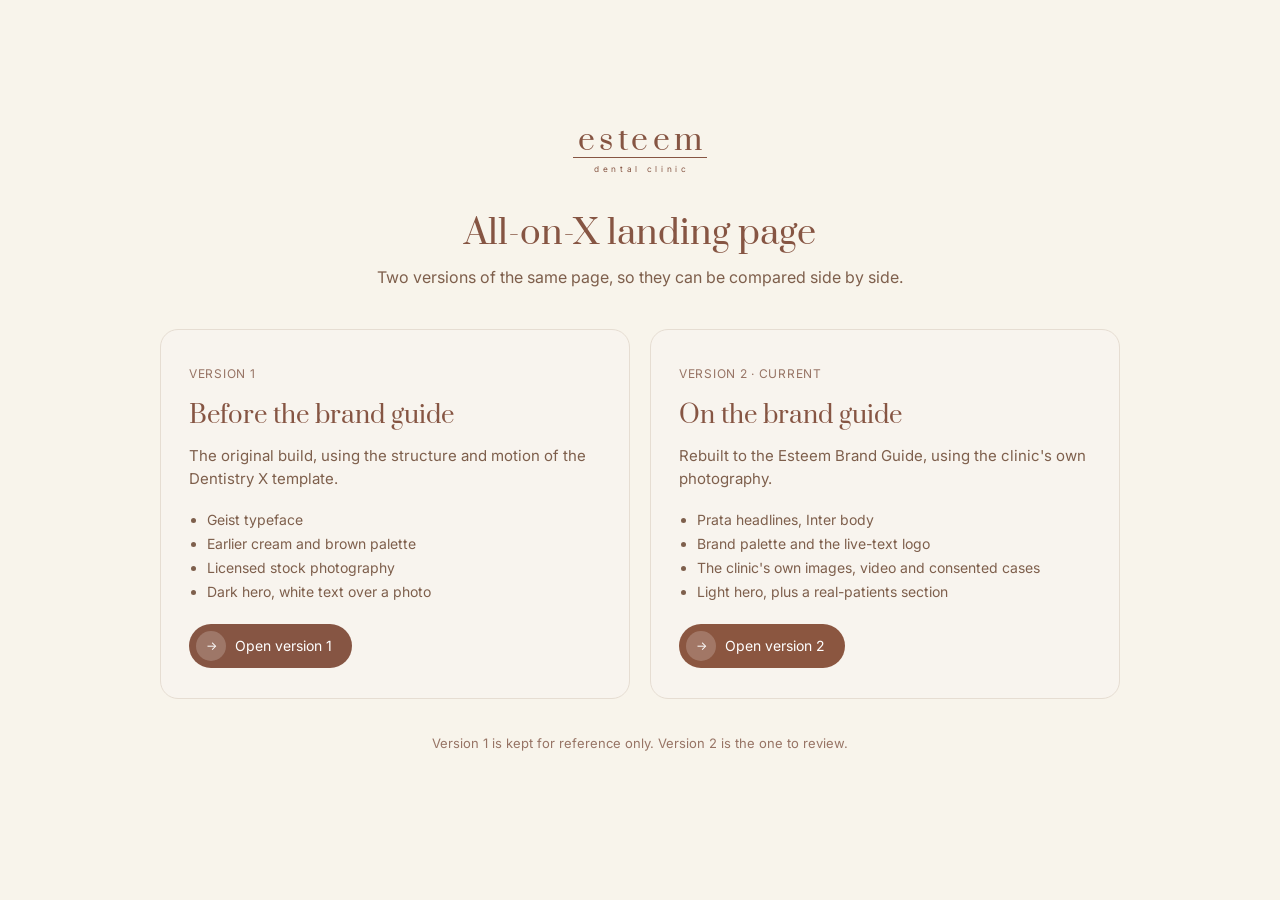
==== commit 1c7ac3f8: "Keep the pre-brand build as v1 alongside v2, with a chooser The page now lives in v2/ and the build " ====
--- a/index.html
+++ b/index.html
@@ -3,567 +3,108 @@
 <head>
 <meta charset="utf-8">
 <meta name="viewport" content="width=device-width, initial-scale=1">
-<title>All-on-X Dental Implants in Seri Kembangan | Esteem Dental Clinic</title>
-<meta name="description" content="All-on-X full-arch dental implants at Esteem Dental Clinic, Seri Kembangan, Selangor. Fixed teeth on 4 to 6 implants, digitally planned with computer-guided surgery and an in-house lab. Book a consultation.">
-<link rel="icon" href="assets/favicon.png">
+<title>Esteem Dental — All-on-X landing page versions</title>
+<meta name="robots" content="noindex">
+<link rel="icon" href="v2/assets/favicon.png">
 <link rel="preconnect" href="https://fonts.googleapis.com">
 <link rel="preconnect" href="https://fonts.gstatic.com" crossorigin>
-<link href="https://fonts.googleapis.com/css2?family=Prata&family=Inter:wght@400;500;600&family=Montserrat:wght@400;500&display=swap" rel="stylesheet">
-<link rel="stylesheet" href="css/style.css">
+<link href="https://fonts.googleapis.com/css2?family=Prata&family=Inter:wght@400;500&display=swap" rel="stylesheet">
+<style>
+  *,*::before,*::after{ box-sizing:border-box; }
+  body{
+    margin:0; min-height:100vh;
+    background:#f8f4eb; color:#7e5f4c;
+    font-family:'Inter',system-ui,sans-serif; font-size:16px; line-height:24px;
+    -webkit-font-smoothing:antialiased;
+    display:flex; align-items:center; justify-content:center; padding:48px 20px;
+  }
+  .wrap{ width:100%; max-width:960px; }
+  .mark{ display:block; text-align:center; color:#865543; margin-bottom:36px; }
+  .mark .n{
+    display:block; font-family:'Prata',Georgia,serif; font-size:30px; line-height:.51;
+    letter-spacing:.149em; text-indent:.149em; padding-bottom:8px;
+    border-bottom:1px solid currentColor; width:fit-content; margin:0 auto;
+  }
+  .mark .s{
+    display:block; font-size:8.25px; line-height:1.4;
+    letter-spacing:.446em; text-indent:.446em; padding-top:6px;
+  }
+  h1{
+    font-family:'Prata',Georgia,serif; font-weight:400; color:#865543;
+    font-size:34px; line-height:1.3; margin:0 0 10px; text-align:center;
+  }
+  .sub{ text-align:center; margin:0 auto 40px; max-width:54ch; }
+  .grid{ display:grid; grid-template-columns:1fr 1fr; gap:20px; }
+  .card{
+    display:block; background:#f8f4ee; border:1px solid #e6ddd2;
+    border-radius:18px; padding:30px 28px; color:inherit; text-decoration:none;
+    transition:transform .35s cubic-bezier(.22,.61,.36,1), box-shadow .35s cubic-bezier(.22,.61,.36,1);
+  }
+  .card:hover{ transform:translateY(-4px); box-shadow:0 18px 40px rgba(134,85,67,.12); }
+  .tag{
+    display:inline-block; font-size:12px; letter-spacing:.06em; text-transform:uppercase;
+    color:#977465; margin-bottom:14px;
+  }
+  .card h2{
+    font-family:'Prata',Georgia,serif; font-weight:400; color:#865543;
+    font-size:24px; line-height:1.3; margin:0 0 12px;
+  }
+  .card p{ margin:0 0 18px; font-size:15px; line-height:23px; }
+  .card ul{ margin:0 0 20px; padding-left:18px; font-size:14px; line-height:22px; }
+  .card li{ padding:1px 0; }
+  .go{
+    display:inline-flex; align-items:center; gap:9px;
+    height:44px; padding:0 20px 0 7px; border-radius:30px;
+    background:#865543; color:#fff; font-size:14px;
+  }
+  .go i{
+    width:30px; height:30px; border-radius:50%; background:rgba(255,255,255,.2);
+    display:grid; place-items:center; font-style:normal; font-size:12px;
+  }
+  .card.v2 .go{ background:#8b5640; }
+  .note{ margin-top:34px; text-align:center; font-size:13px; line-height:21px; color:#977465; }
+  @media (max-width:760px){
+    .grid{ grid-template-columns:1fr; }
+    h1{ font-size:27px; }
+  }
+</style>
 </head>
 <body>
+  <div class="wrap">
+    <span class="mark"><span class="n">esteem</span><span class="s">dental clinic</span></span>
 
-<!-- ======================= NAV ======================= -->
-<div class="nav-wrap" id="navWrap">
-  <nav class="nav">
-    <div class="container">
-      <a class="brand" href="#top" aria-label="Esteem Dental Clinic"><span class="mark"><span class="n">esteem</span><span class="s">dental clinic</span></a>
-      <div class="nav-links">
-        <a href="#problem">The problem</a>
-        <a href="#solution">What is All-on-X</a>
-        <a href="#process">Our process</a>
-        <a href="#cases">Real patients</a>
-        <a href="#journey">Your journey</a>
-        <a href="#faq">FAQ</a>
-      </div>
-      <div class="nav-cta">
-        <a class="btn btn-primary" href="https://www.esteemdentalclinic.com/" target="_blank" rel="noopener"><i>↗</i>Book Now</a>
-        <button class="burger" id="burger" aria-label="Open menu" aria-expanded="false">
-          <svg viewBox="0 0 28 28" aria-hidden="true" focusable="false">
-            <g class="bars" fill="none" stroke="currentColor" stroke-width="1.7" stroke-linecap="round">
-              <path d="M4 9h20"/><path d="M4 14h20"/><path d="M4 19h20"/>
-            </g>
-            <g class="grin" fill="none" stroke="currentColor" stroke-width="1.7" stroke-linecap="round" stroke-linejoin="round">
-              <path class="lip" d="M4.5 11.5h19"/>
-              <path class="arc" d="M5 12c0 6.2 4 9.5 9 9.5s9-3.3 9-9.5"/>
-              <path class="tooth" d="M10 12.6v2.1M14 12.6v2.4M18 12.6v2.1"/>
-            </g>
-          </svg>
-        </button>
-      </div>
-    </div>
-  </nav>
-  <div class="mobile-panel" id="mobilePanel">
-    <a href="#problem">The problem</a>
-    <a href="#solution">What is All-on-X</a>
-    <a href="#process">Our process</a>
-    <a href="#guided">Guided surgery</a>
-    <a href="#technology">Technology</a>
-    <a href="#cases">Real patients</a>
-    <a href="#journey">Your journey</a>
-    <a href="#faq">FAQ</a>
-    <a class="btn btn-onBrand" href="https://www.esteemdentalclinic.com/find-us" target="_blank" rel="noopener"><i>&#8599;</i>Book Now</a>
-  </div>
-</div>
+    <h1>All-on-X landing page</h1>
+    <p class="sub">Two versions of the same page, so they can be compared side by side.</p>
 
-<!-- ======================= HERO ======================= -->
-<header class="hero" id="top">
-  <div class="container">
-    <div class="hero-grid">
-      <div class="hero-left">
-        <span class="eyebrow reveal">Full-arch dental implants &middot; Seri Kembangan</span>
-        <h1 class="reveal" style="--d:.1s">Considering <span class="nb">All-on-X</span>?<br>Know what matters.</h1>
-        <p class="hero-body reveal" style="--d:.2s">If you have lost most or all of your teeth, All-on-X replaces a full arch with a fixed set of teeth supported by 4 to 6 implants. This page explains how it works, who it suits, and what to ask before deciding.</p>
-        <div class="hero-tabs reveal" style="--d:.3s">
-          <span>3D CBCT scan</span>
-          <span>Digital planning</span>
-          <span>Guided placement</span>
-          <span>Fixed teeth</span>
-        </div>
-        <div class="head-actions reveal" style="--d:.4s">
-          <a class="btn btn-primary" href="https://www.esteemdentalclinic.com/find-us" target="_blank" rel="noopener"><i>&#8599;</i>Enquire now</a>
-          <a class="btn btn-light" href="#problem"><i>&#8595;</i>What to expect</a>
-        </div>
-      </div>
+    <div class="grid">
+      <a class="card v1" href="v1/index.html">
+        <span class="tag">Version 1</span>
+        <h2>Before the brand guide</h2>
+        <p>The original build, using the structure and motion of the Dentistry X template.</p>
+        <ul>
+          <li>Geist typeface</li>
+          <li>Earlier cream and brown palette</li>
+          <li>Licensed stock photography</li>
+          <li>Dark hero, white text over a photo</li>
+        </ul>
+        <span class="go"><i>&#8594;</i>Open version 1</span>
+      </a>
 
-      <div class="hero-media reveal" style="--d:.2s">
-        <img src="assets/img/hero.jpg" alt="A zirconia full-arch implant bridge" fetchpriority="high">
-        <div class="hero-card">
-          <span class="big">4&ndash;6</span>
-          <span class="sub">implants support a full arch</span>
-        </div>
-      </div>
-    </div>
-  </div>
-</header>
-
-<!-- ======================= 1. THE PROBLEM — pinned horizontal ======================= -->
-<section class="pin pin-case tint" id="problem">
-  <div class="pin-inner">
-    <div class="container">
-      <div class="pin-head head-row">
-        <div class="head">
-          <span class="eyebrow reveal">The problem</span>
-          <h2 class="reveal" style="--d:.1s">When Full-Arch Treatment<br>May Be Considered</h2>
-          <p class="reveal" style="--d:.15s">Three situations where rebuilding the whole arch is usually the better option than treating teeth one at a time.</p>
-        </div>
-        <div class="head-actions reveal" style="--d:.2s">
-          <a class="btn btn-light" href="#solution"><i>↓</i>See the solution</a>
-          <div class="sld-nav"><button class="sld-btn" data-dir="-1" aria-label="Previous">&#8592;</button><button class="sld-btn" data-dir="1" aria-label="Next">&#8594;</button></div>
-        </div>
-      </div>
-    </div>
-    <div class="container">
-      <div class="track" data-track>
-
-        <article class="case-card">
-          <div class="case-top">
-            <div class="case-info">
-              <h3>A severely compromised dentition</h3>
-              <p>The teeth, supporting bone and overall bite have deteriorated to the point where rebuilding the entire arch may be more appropriate than treating individual teeth one by one.</p>
-            </div>
-            <div class="case-img">
-              <img src="assets/img/prob-1.jpg" alt="An arch with most of its teeth missing" loading="lazy"></div>
-          </div>
-          <div class="case-stats">
-            <div><div class="k">Approach</div><div class="v">Full arch</div></div>
-            <div><div class="k">Assessment</div><div class="v">3D CBCT</div></div>
-            <div><div class="k">Planning</div><div class="v">Digital</div></div>
-          </div>
-        </article>
-
-        <article class="case-card">
-          <div class="case-top">
-            <div class="case-info">
-              <h3>Completely edentulous</h3>
-              <p>All teeth in an upper or lower arch have already been lost and the patient is looking for a fixed implant-supported solution.</p>
-            </div>
-            <div class="case-img"><img src="assets/img/prob-2.jpg" alt="A removable full denture" loading="lazy"></div>
-          </div>
-          <div class="case-stats">
-            <div><div class="k">Arch</div><div class="v">Upper / lower</div></div>
-            <div><div class="k">Result</div><div class="v">Fixed</div></div>
-            <div><div class="k">Implants</div><div class="v">4&ndash;6</div></div>
-          </div>
-        </article>
-
-        <article class="case-card">
-          <div class="case-top">
-            <div class="case-info">
-              <h3>Loose or unstable dentures</h3>
-              <p>Conventional dentures are loose, uncomfortable or make eating and speaking difficult. Implant-supported treatment can provide a more stable alternative.</p>
-            </div>
-            <div class="case-img"><img src="assets/img/prob-3.jpg" alt="Teeth badly broken down by decay" loading="lazy"></div>
-          </div>
-          <div class="case-stats">
-            <div><div class="k">Stability</div><div class="v">Implant-supported</div></div>
-            <div><div class="k">Function</div><div class="v">Eating &amp; speech</div></div>
-            <div><div class="k">Retention</div><div class="v">Fixed</div></div>
-          </div>
-        </article>
-
-      </div>
-    </div>
-  </div>
-</section>
-
-<!-- ======================= 2. THE SOLUTION ======================= -->
-<section class="about" id="solution">
-  <div class="container">
-    <span class="eyebrow reveal">What is All-on-X</span>
-    <p class="about-statement reveal" style="--d:.1s" data-reveal-text>All-on-X replaces a full arch of missing teeth with a fixed set of teeth supported by 4 to 6 dental implants, instead of replacing every tooth one by one.</p>
-
-    <div class="about-grid">
-      <article class="ab-card reveal">
-        <svg class="ab-icon pop" viewBox="0 0 24 24" fill="none" stroke="currentColor" stroke-width="1.3">
-          <path d="M12 3c-2.5 0-3.5 1.2-5 1.2S4 3.6 3.4 5.2c-.8 2.2.2 5 .9 7.3.6 2 .8 4.3 1.6 6.1.5 1.2 1.7 1.6 2.4.6.8-1.2.9-3.2 1.4-4.6.3-.9.7-1.4 2.3-1.4s2 .5 2.3 1.4c.5 1.4.6 3.4 1.4 4.6.7 1 1.9.6 2.4-.6.8-1.8 1-4.1 1.6-6.1.7-2.3 1.7-5.1.9-7.3C19.9 3.6 18.5 4.2 17 4.2S14.5 3 12 3Z"/>
-        </svg>
-        <p>Your implants are positioned from a 3D CBCT scan and a digital plan, then placed with a computer-guided surgical guide. The final teeth are made in our in-house laboratory.</p>
-        <div class="ab-tags">
-          <span>4&ndash;6 implants</span>
-          <span>Fixed, not removable</span>
-          <span>Digitally planned</span>
-        </div>
-        <div class="ab-actions">
-          <a class="btn btn-primary" href="https://www.esteemdentalclinic.com/find-us" target="_blank" rel="noopener"><i>&#8599;</i>Book a consultation</a>
-          <a class="btn-round" href="#process" aria-label="See how treatment is planned">&#8594;</a>
-        </div>
-      </article>
-
-      <figure class="ab-media reveal" style="--d:.1s">
-        <video src="assets/img/allonx.mp4" autoplay muted loop playsinline aria-label="How an All-on-X bridge is supported by implants"></video>
-        <figcaption>A full arch on 4&ndash;6 implants</figcaption>
-      </figure>
-
-      <div class="ab-fan reveal" style="--d:.2s">
-        <div class="fan">
-          <img src="assets/img/fan-fixture.webp" alt="A single implant fixture in bone">
-          <img src="assets/img/fan-sameday.jpg" alt="A fixed bridge in place on the implants">
-          <img src="assets/img/fan-healing.jpg" alt="How an implant integrates with the jawbone">
-        </div>
-        <p>Scan, plan, place and restore &mdash; handled in one digital workflow by the clinical and laboratory team at our Seri Kembangan clinic.</p>
-      </div>
+      <a class="card v2" href="v2/index.html">
+        <span class="tag">Version 2 &middot; current</span>
+        <h2>On the brand guide</h2>
+        <p>Rebuilt to the Esteem Brand Guide, using the clinic's own photography.</p>
+        <ul>
+          <li>Prata headlines, Inter body</li>
+          <li>Brand palette and the live-text logo</li>
+          <li>The clinic's own images, video and consented cases</li>
+          <li>Light hero, plus a real-patients section</li>
+        </ul>
+        <span class="go"><i>&#8594;</i>Open version 2</span>
+      </a>
     </div>
 
-    <div class="stats reveal">
-      <div><strong>4&ndash;6</strong><span>implants support a full arch</span></div>
-      <div><strong>3 months</strong><span>typical healing and integration</span></div>
-      <div><strong>7 days</strong><span>open Monday to Sunday</span></div>
-      <div><strong>Only</strong><span>Megagen R2Gate implant centre in Malaysia</span></div>
-    </div>
+    <p class="note">Version 1 is kept for reference only. Version 2 is the one to review.</p>
   </div>
-</section>
-
-<!-- ======================= 3. SERVICES / PROCESS — pinned horizontal ======================= -->
-<section class="pin tint" id="process">
-  <div class="pin-inner">
-    <div class="container">
-      <div class="pin-head head-row">
-        <div class="head">
-          <span class="eyebrow reveal">Our process</span>
-          <h2 class="reveal" style="--d:.1s">How Your <span class="nb">All-on-X</span><br>Treatment Is Planned</h2>
-          <p class="reveal" style="--d:.15s">Five stages, from the first scan to the teeth you walk out with.</p>
-        </div>
-        <div class="head-actions reveal" style="--d:.2s">
-          <a class="btn btn-light" href="#journey"><i>↓</i>See your journey</a>
-          <div class="sld-nav"><button class="sld-btn" data-dir="-1" aria-label="Previous">&#8592;</button><button class="sld-btn" data-dir="1" aria-label="Next">&#8594;</button></div>
-        </div>
-      </div>
-    </div>
-    <div class="container">
-      <div class="track" data-track>
-
-        <article class="svc-card">
-          <div class="svc-top">
-            <span class="step mono">Step 1 — Diagnose</span>
-            <h3>3D CBCT Imaging + Intraoral Scanning</h3>
-            <p>We begin with a detailed understanding of your teeth, bone and surrounding structures.</p>
-          </div>
-          <div class="svc-media"><img src="assets/img/step-1.jpg" alt="A 3D scan reviewed for digital planning" loading="lazy"></div>
-        </article>
-
-        <article class="svc-card">
-          <div class="svc-top">
-            <span class="step mono">Step 2 — Plan</span>
-            <h3>Digital Treatment Planning</h3>
-            <p>Your implant position, restoration and overall treatment are digitally planned before surgery, with the end result in mind before the start of your treatment.</p>
-          </div>
-          <div class="svc-media"><img src="assets/img/step-2.webp" alt="Planned implant positions in the arch" loading="lazy"></div>
-        </article>
-
-        <article class="svc-card">
-          <div class="svc-top">
-            <span class="step mono">Step 3 — Computer Guided Surgery</span>
-            <h3>Surgical Guide</h3>
-            <p>A customised surgical guide translates the digital treatment plan into the surgical procedure, helping achieve accurate implant positioning according to the planned position, angle and depth.</p>
-          </div>
-          <div class="svc-media"><img src="assets/img/step-3.jpg" alt="Guided implant placement" loading="lazy"></div>
-        </article>
-
-        <article class="svc-card">
-          <div class="svc-top">
-            <span class="step mono">Step 4 — Precise Restoration</span>
-            <h3>In-House Dental Laboratory</h3>
-            <p>Your restoration is designed and produced by our in-house laboratory technologist, alongside the clinical team, allowing greater control over precision and quality of your crown and bridge.</p>
-          </div>
-          <div class="svc-media"><img src="assets/img/fan-healing.jpg" alt="How an implant integrates with the jawbone" loading="lazy"></div>
-        </article>
-
-        <article class="svc-card">
-          <div class="svc-top">
-            <span class="step mono">Step 5 — Fully Digital Driven</span>
-            <h3>Designed Around Your Jaw Movements</h3>
-            <p>The final restoration is designed around your unique facial characteristics, bite and functional jaw movement. Using digital scanners and an advanced jaw-tracking system, we replicate your individual movements for precision, comfort and harmony.</p>
-          </div>
-          <div class="svc-media"><img src="assets/img/step-5.jpg" alt="The finished full-arch bridge in place" loading="lazy"></div>
-        </article>
-
-      </div>
-    </div>
-  </div>
-</section>
-
-<!-- ======================= 4. PROOF — why guided surgery ======================= -->
-<section id="guided">
-  <div class="container">
-    <div class="head center">
-      <span class="eyebrow reveal">Guided surgery</span>
-      <h2 class="reveal" style="--d:.1s">Why Digital Guided Surgery</h2>
-      <p class="reveal" style="--d:.2s">Planning the surgery and the final teeth together means fewer surprises, more accurate implant positions and a more comfortable procedure.</p>
-    </div>
-
-    <div class="choose-grid">
-      <div class="reveal">
-        <div class="acc-item open">
-          <button class="acc-q"><span class="num mono">01/</span> Precise Implant Positioning</button>
-          <div class="acc-a"><div class="acc-a-in"><p>The planned implant position can be translated to the surgical site using a customised surgical guide, helping control the position, angulation and depth of implant placement.</p></div></div>
-        </div>
-        <div class="acc-item">
-          <button class="acc-q"><span class="num mono">02/</span> Treatment Planned Around the Final Teeth</button>
-          <div class="acc-a"><div class="acc-a-in"><p>Implants can be planned with the final restoration in mind, rather than placing implants based only on available bone. This helps coordinate implant position with the intended tooth position, bite and aesthetics.</p></div></div>
-        </div>
-        <div class="acc-item">
-          <button class="acc-q"><span class="num mono">03/</span> Better Understanding of Your Anatomy</button>
-          <div class="acc-a"><div class="acc-a-in"><p>3D imaging allows your dentist to assess the bone, teeth and surrounding anatomical structures before surgery, helping identify important considerations during treatment planning and avoiding unwanted surprises.</p></div></div>
-        </div>
-        <div class="acc-item">
-          <button class="acc-q"><span class="num mono">04/</span> A More Controlled Surgical Procedure</button>
-          <div class="acc-a"><div class="acc-a-in"><p>Because the treatment has been digitally planned beforehand, the surgical procedure follows a predefined plan, providing greater control during implant placement.</p></div></div>
-        </div>
-        <div class="acc-item">
-          <button class="acc-q"><span class="num mono">05/</span> Supports Minimally Invasive Approaches</button>
-          <div class="acc-a"><div class="acc-a-in"><p>In suitable cases, guided implant surgery may allow implants to be placed through a more conservative surgical approach, potentially reducing surgical trauma and postoperative discomfort.</p></div></div>
-        </div>
-        <div class="acc-item">
-          <button class="acc-q"><span class="num mono">06/</span> Greater Predictability</button>
-          <div class="acc-a"><div class="acc-a-in"><p>Digital planning allows the surgical and restorative stages to be considered together, helping create a more coordinated treatment workflow from planning → implant placement → final restoration.</p></div></div>
-        </div>
-      </div>
-
-      <div class="choose-media reveal" style="--d:.15s">
-        <img src="assets/img/step-4.webp" alt="A full arch of fixed replacement teeth on implants" loading="lazy">
-        <div class="glass-card">
-          <div class="big">3 months</div>
-          <div class="sub">Typical healing and osseointegration period, varying between patients</div>
-        </div>
-      </div>
-    </div>
-  </div>
-</section>
-
-<!-- ======================= 5. TECHNOLOGY — dynamic navigation ======================= -->
-<section class="tint" id="technology">
-  <div class="container">
-    <div class="care-grid">
-      <div class="care-cards">
-        <article class="care-card reveal">
-          <svg class="ico pop" viewBox="0 0 24 24" fill="none" stroke="currentColor" stroke-width="1.3"><circle cx="12" cy="12" r="9"/><circle cx="12" cy="12" r="3"/><path d="M12 3v3M12 18v3M3 12h3M18 12h3"/></svg>
-          <h3>Real-Time Guidance</h3>
-          <p>The implant position can be monitored throughout surgery rather than relying solely on a pre-fabricated guide.</p>
-        </article>
-        <article class="care-card reveal" style="--d:.1s">
-          <svg class="ico pop" style="--d:.1s" viewBox="0 0 24 24" fill="none" stroke="currentColor" stroke-width="1.3"><path d="M12 2v6M12 16v6M4.9 4.9l4.2 4.2M14.9 14.9l4.2 4.2"/><circle cx="12" cy="12" r="4"/></svg>
-          <h3>Planned Implant Position</h3>
-          <p>The surgeon can continuously compare the actual surgical position with the digitally planned position.</p>
-        </article>
-        <article class="care-card reveal" style="--d:.2s">
-          <svg class="ico pop" style="--d:.2s" viewBox="0 0 24 24" fill="none" stroke="currentColor" stroke-width="1.3"><path d="M4 18V8a8 8 0 0 1 16 0v10"/><path d="M8 18v-6a4 4 0 0 1 8 0v6"/><circle cx="12" cy="12" r="1.3"/></svg>
-          <h3>Greater Surgical Control</h3>
-          <p>Real-time feedback helps the surgeon make controlled adjustments during the procedure when required.</p>
-        </article>
-        <article class="care-card reveal" style="--d:.3s">
-          <svg class="ico pop" style="--d:.3s" viewBox="0 0 24 24" fill="none" stroke="currentColor" stroke-width="1.3"><path d="M3 7h6l2 3h10"/><path d="M3 12h4l3 5h11"/><circle cx="19" cy="7" r="2"/><circle cx="5" cy="17" r="2"/></svg>
-          <h3>Flexible Digital Workflow</h3>
-          <p>Unlike a fixed surgical guide, dynamic navigation does not physically constrain the drill path, allowing the surgeon to adapt when clinical circumstances require it.</p>
-        </article>
-      </div>
-
-      <div class="head">
-        <span class="eyebrow reveal">Technology</span>
-        <h2 class="reveal" style="--d:.1s">Dynamic Navigation<br>During Your Surgery</h2>
-        <p class="reveal" style="--d:.2s" data-reveal-text>Dynamic navigation provides real-time visual guidance during implant placement, allowing the surgeon to continuously monitor the position and angulation of the instruments in relation to the digitally planned implant position.</p>
-      </div>
-    </div>
-  </div>
-</section>
-
-<!-- ======================= REAL CASES ======================= -->
-<section id="cases">
-  <div class="container">
-    <div class="head center">
-      <span class="eyebrow reveal">Real patients</span>
-      <h2 class="reveal" style="--d:.1s">Treated at our Seri Kembangan clinic</h2>
-      <p class="reveal" style="--d:.15s">Outcomes vary from patient to patient. These are cases treated at Esteem Dental Clinic, shared with patient consent.</p>
-    </div>
-    <div class="case-grid">
-      <figure class="case-shot reveal">
-        <img src="assets/img/case-1.jpg" alt="An Esteem Dental patient before and after All-on-X treatment" loading="lazy">
-        <figcaption>Before and after a full-arch rehabilitation</figcaption>
-      </figure>
-      <figure class="case-shot reveal" style="--d:.1s">
-        <img src="assets/img/case-2.jpg" alt="Before and after view of a treated upper arch" loading="lazy">
-        <figcaption>The same arch, before and after</figcaption>
-      </figure>
-    </div>
-  </div>
-</section>
-
-<!-- ======================= 6. JOURNEY ======================= -->
-<section id="journey">
-  <div class="container">
-    <div class="head">
-      <span class="eyebrow reveal">Your journey</span>
-      <h2 class="reveal" style="--d:.1s">Your <span class="nb">All-on-X</span> Journey</h2>
-      <p class="lead reveal" style="--d:.2s">Seven steps, from your first consultation to the day your final teeth are fitted.</p>
-    </div>
-    <div class="rows">
-      <div class="row-item reveal"><div class="big mono">01</div><h4>Consultation</h4><p>Understanding your concerns, expectations and dental history.</p></div>
-      <div class="row-item reveal"><div class="big mono">02</div><h4>Digital Assessment</h4><p>CBCT + intraoral scan + clinical examination.</p></div>
-      <div class="row-item reveal"><div class="big mono">03</div><h4>Treatment Planning</h4><p>Your implant positions and final restoration are digitally planned using software.</p></div>
-      <div class="row-item reveal"><div class="big mono">04</div><h4>Implant Surgery</h4><p>Implants are placed according to the treatment plan.</p></div>
-      <div class="row-item reveal"><div class="big mono">05</div><h4>Temporary Teeth</h4><p>Where appropriate, a temporary fixed restoration may be provided during healing.</p></div>
-      <div class="row-item reveal"><div class="big mono">06</div><h4>Healing &amp; Integration</h4><p>The implants are given time to integrate with the surrounding bone.</p></div>
-      <div class="row-item reveal"><div class="big mono">07</div><h4>Final Restoration</h4><p>Your definitive full-arch restoration is fabricated and fitted.</p></div>
-    </div>
-  </div>
-</section>
-
-<!-- ======================= FAQ ======================= -->
-<section id="faq">
-  <div class="container">
-    <div class="head center">
-      <span class="eyebrow reveal">FAQ</span>
-      <h2 class="reveal" style="--d:.1s"><span class="nb">All-on-X</span> Questions,<br>Answered</h2>
-      <p class="reveal" style="--d:.15s">The things patients ask us most before starting full-arch treatment.</p>
-    </div>
-    <div class="faq reveal" style="--d:.2s">
-
-      <div class="faq-item open">
-        <button class="faq-q">What is All-on-X? <span class="faq-icon"></span></button>
-        <div class="faq-a"><div class="faq-a-in">
-          <p>All-on-X is a full-arch implant treatment concept where a complete set of replacement teeth is supported by strategically placed dental implants.</p>
-          <p>Instead of replacing every missing tooth individually, several implants are carefully positioned to support a fixed full-arch restoration. The exact number and position of implants depend on your anatomy, bone condition, bite and treatment needs.</p>
-        </div></div>
-      </div>
-
-      <div class="faq-item">
-        <button class="faq-q">Is All-on-X suitable for everyone? <span class="faq-icon"></span></button>
-        <div class="faq-a"><div class="faq-a-in">
-          <p>Suitability depends on factors such as your remaining teeth, bone volume, gum health, bite, general health, oral hygiene and treatment expectations.</p>
-          <p>A comprehensive clinical examination and 3D CBCT assessment are required before determining whether All-on-X is appropriate for you.</p>
-        </div></div>
-      </div>
-
-      <div class="faq-item">
-        <button class="faq-q">How many implants will I need? <span class="faq-icon"></span></button>
-        <div class="faq-a"><div class="faq-a-in">
-          <p>The number of implants depends on your individual anatomy and treatment plan.</p>
-          <p>While some full-arch concepts can be supported by four or six implants, other cases may benefit from additional implants. The decision is based on factors including available bone, implant positioning, bite, the design of the final restoration and long-term treatment considerations. There is no single number that is right for every patient.</p>
-        </div></div>
-      </div>
-
-      <div class="faq-item">
-        <button class="faq-q">Can I have fixed teeth on the same day? <span class="faq-icon"></span></button>
-        <div class="faq-a"><div class="faq-a-in">
-          <p>In selected cases, a temporary fixed restoration may be attached to the implants on the day of surgery or shortly afterwards.</p>
-          <p>However, this is not suitable for every patient. Immediate loading depends on factors such as implant stability, bone quality, implant position, bite and the overall surgical plan. Your dentist will determine whether immediate or delayed loading is appropriate for your case.</p>
-        </div></div>
-      </div>
-
-      <div class="faq-item">
-        <button class="faq-q">What happens if I have insufficient bone? <span class="faq-icon"></span></button>
-        <div class="faq-a"><div class="faq-a-in">
-          <p>Insufficient bone does not necessarily mean that All-on-X is impossible.</p>
-          <p>Depending on your anatomy, treatment may involve bone grafting, sinus augmentation, alternative implant positioning or other techniques to create a suitable foundation for the implants. Your CBCT scan allows us to assess the available bone and determine the most appropriate approach for your case.</p>
-        </div></div>
-      </div>
-
-      <div class="faq-item">
-        <button class="faq-q">How long do the implants take to heal? <span class="faq-icon"></span></button>
-        <div class="faq-a"><div class="faq-a-in">
-          <p>Implants generally require a period of 3 months for healing and osseointegration, during which the implant becomes integrated with the surrounding bone.</p>
-          <p>The healing period varies between patients and depends on factors such as bone quality, implant stability, whether bone grafting was performed and the overall treatment plan. Your dentist will determine when the implants are ready for the definitive restoration.</p>
-        </div></div>
-      </div>
-
-      <div class="faq-item">
-        <button class="faq-q">Will the final teeth look natural? <span class="faq-icon"></span></button>
-        <div class="faq-a"><div class="faq-a-in">
-          <p>Yes. The final restoration is designed to look and feel as natural as possible while also providing appropriate function.</p>
-          <p>The shape, size, colour and position of the teeth can be planned around your facial features, smile, bite and individual preferences. Our digital workflow and in-house laboratory allow the clinical and laboratory teams to work closely together when designing your restoration.</p>
-        </div></div>
-      </div>
-
-      <div class="faq-item">
-        <button class="faq-q">How do I clean All-on-X teeth? <span class="faq-icon"></span></button>
-        <div class="faq-a"><div class="faq-a-in">
-          <p>Good daily hygiene is essential for maintaining your implants and surrounding gums. You will generally need to clean underneath and around the full-arch restoration using tools such as:</p>
-          <ul>
-            <li>A soft toothbrush</li>
-            <li>Interdental brushes</li>
-            <li>Super floss</li>
-            <li>Water flosser</li>
-          </ul>
-          <p>Regular professional maintenance is also important to monitor the implants, gums and restoration.</p>
-        </div></div>
-      </div>
-
-      <div class="faq-item">
-        <button class="faq-q">How long can an All-on-X restoration last? <span class="faq-icon"></span></button>
-        <div class="faq-a"><div class="faq-a-in">
-          <p>The implants and the prosthetic teeth have different expected lifespans.</p>
-          <p>With good oral hygiene, regular professional maintenance and appropriate care, dental implants can provide long-term support. However, the prosthetic restoration may require maintenance, repair or replacement over time due to normal wear, fracture, changes in the mouth or other factors. Longevity depends on factors such as oral hygiene, smoking, bite forces, maintenance and the materials used.</p>
-        </div></div>
-      </div>
-
-    </div>
-  </div>
-</section>
-
-<!-- ======================= CTA ======================= -->
-<section class="cta-band" id="cta">
-  <div class="container">
-    <div class="cta-inner">
-      <div class="cta-copy">
-        <span class="eyebrow light reveal">Book a consultation</span>
-        <h2 class="reveal" style="--d:.1s">Considering <span class="nb">All-on-X</span>?</h2>
-        <p class="reveal" style="--d:.2s">A consultation can help you understand the treatment, whether it suits you, and what the next steps would be. Every case starts with a clinical examination and a 3D CBCT scan.</p>
-        <div class="head-actions reveal" style="--d:.3s">
-          <a class="btn btn-onBrand" href="https://www.esteemdentalclinic.com/find-us" target="_blank" rel="noopener"><i>&#8599;</i>Enquire now</a>
-          <a class="btn btn-ghostLight" href="tel:+60198578829"><i>&#9742;</i>+60 19 857 8829</a>
-        </div>
-      </div>
-      <div class="cta-details reveal" style="--d:.2s">
-        <strong>Esteem Dental Clinic</strong>
-        <address>7G-8G, Jalan Atmosphere 7,<br>The Atmosphere, 43300<br>Seri Kembangan, Selangor</address>
-        <a href="tel:+60198578829">+60 19 857 8829</a>
-        <a href="tel:+60389409393">+60 3 8940 9393</a>
-        <a href="mailto:info@esteemdentalclinic.com">info@esteemdentalclinic.com</a>
-        <span class="hours">Monday&ndash;Sunday &middot; 9am&ndash;1pm, 2pm&ndash;5pm</span>
-      </div>
-    </div>
-  </div>
-</section>
-
-<!-- ======================= FOOTER ======================= -->
-<footer>
-  <div class="container">
-    <div class="foot-cta">
-      <h3>Book a consultation</h3>
-      <a class="btn btn-onDark" href="https://www.esteemdentalclinic.com/" target="_blank" rel="noopener"><i>↗</i>Book a consultation</a>
-    </div>
-
-    <div class="foot-main">
-      <div class="foot-brand">
-        <span class="mark"><span class="n">esteem</span><span class="s">dental clinic</span>
-        <p>All-on-X full-arch dental implants in Seri Kembangan, Selangor. Digitally planned, computer-guided, finished in our in-house laboratory.</p>
-      </div>
-      <div class="foot-col">
-        <strong>All-on-X</strong>
-        <a href="#solution">What is All-on-X</a>
-        <a href="#problem">The problem</a>
-        <a href="#journey">Your journey</a>
-      </div>
-      <div class="foot-col">
-        <strong>How we plan it</strong>
-        <a href="#process">The Esteem Difference</a>
-        <a href="#guided">Guided surgery</a>
-        <a href="#technology">Dynamic navigation</a>
-      </div>
-      <div class="foot-col">
-        <strong>Visit us</strong>
-        <address>7G-8G, Jalan Atmosphere 7,<br>The Atmosphere, 43300<br>Seri Kembangan, Selangor</address>
-        <a href="https://www.esteemdentalclinic.com/find-us" target="_blank" rel="noopener">Get directions</a>
-      </div>
-      <div class="foot-col">
-        <strong>Contact</strong>
-        <a href="tel:+60198578829">+60 19 857 8829</a>
-        <a href="tel:+60389409393">+60 3 8940 9393</a>
-        <a href="mailto:info@esteemdentalclinic.com">info@esteemdentalclinic.com</a>
-        <span class="hours">Mon&ndash;Sun &middot; 9am&ndash;1pm, 2pm&ndash;5pm</span>
-      </div>
-    </div>
-
-    <p class="disclaimer">The information on this page is general in nature and does not constitute individual dental advice. Suitability for All-on-X, the number and position of implants, healing times and treatment outcomes vary between patients and can only be determined after a comprehensive clinical examination and 3D CBCT assessment.</p>
-
-    <div class="foot-bottom">
-      <span>© <span id="yr">2026</span> Esteem Dental</span>
-      <a href="https://www.esteemdentalclinic.com/" target="_blank" rel="noopener">esteemdentalclinic.com</a>
-    </div>
-  </div>
-</footer>
-
-<script src="js/lenis.min.js"></script>
-<script src="js/main.js"></script>
 </body>
 </html>
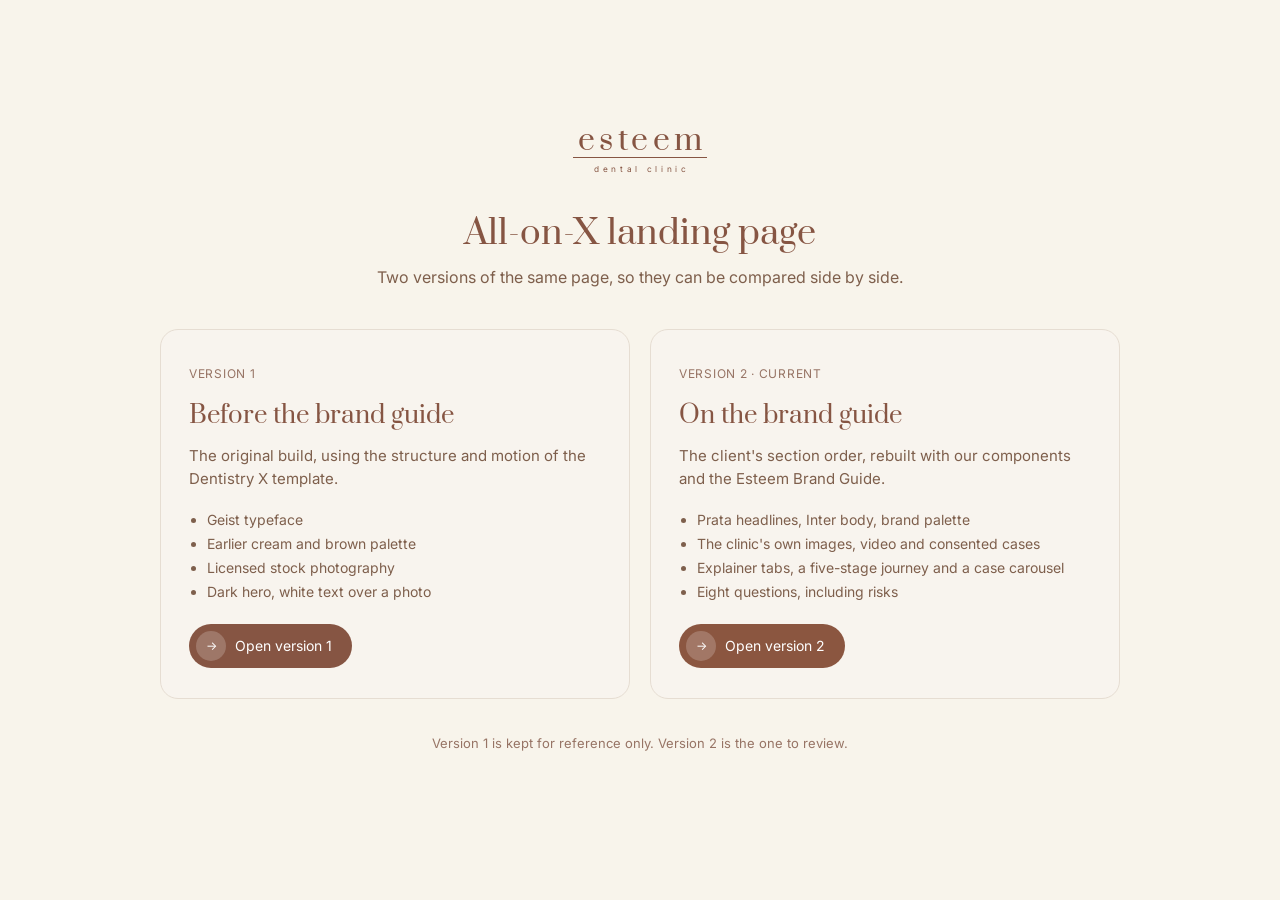
==== commit cd0d9011: "Rebuild v2 on the client's section order, with our components The client sent a concept page for All" ====
--- a/index.html
+++ b/index.html
@@ -93,12 +93,12 @@
       <a class="card v2" href="v2/index.html">
         <span class="tag">Version 2 &middot; current</span>
         <h2>On the brand guide</h2>
-        <p>Rebuilt to the Esteem Brand Guide, using the clinic's own photography.</p>
+        <p>The client's section order, rebuilt with our components and the Esteem Brand Guide.</p>
         <ul>
-          <li>Prata headlines, Inter body</li>
-          <li>Brand palette and the live-text logo</li>
+          <li>Prata headlines, Inter body, brand palette</li>
           <li>The clinic's own images, video and consented cases</li>
-          <li>Light hero, plus a real-patients section</li>
+          <li>Explainer tabs, a five-stage journey and a case carousel</li>
+          <li>Eight questions, including risks</li>
         </ul>
         <span class="go"><i>&#8594;</i>Open version 2</span>
       </a>
